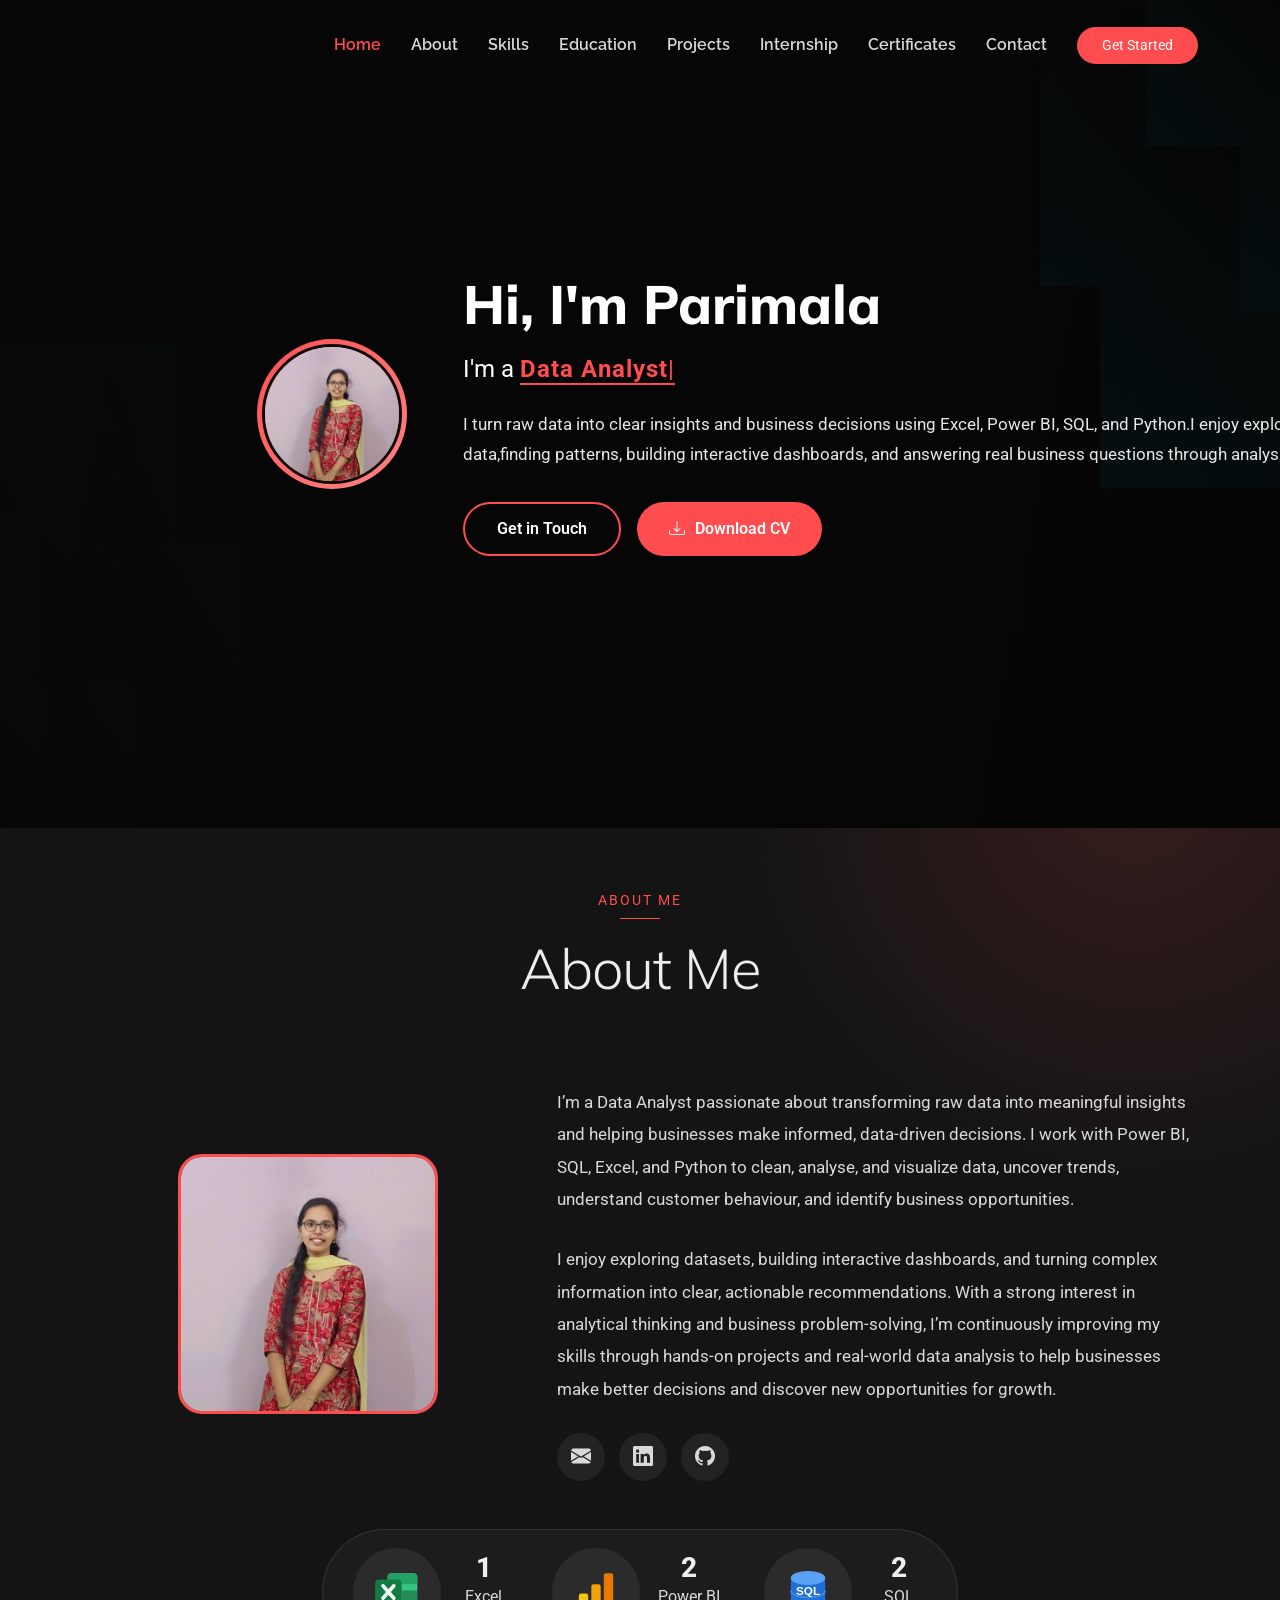
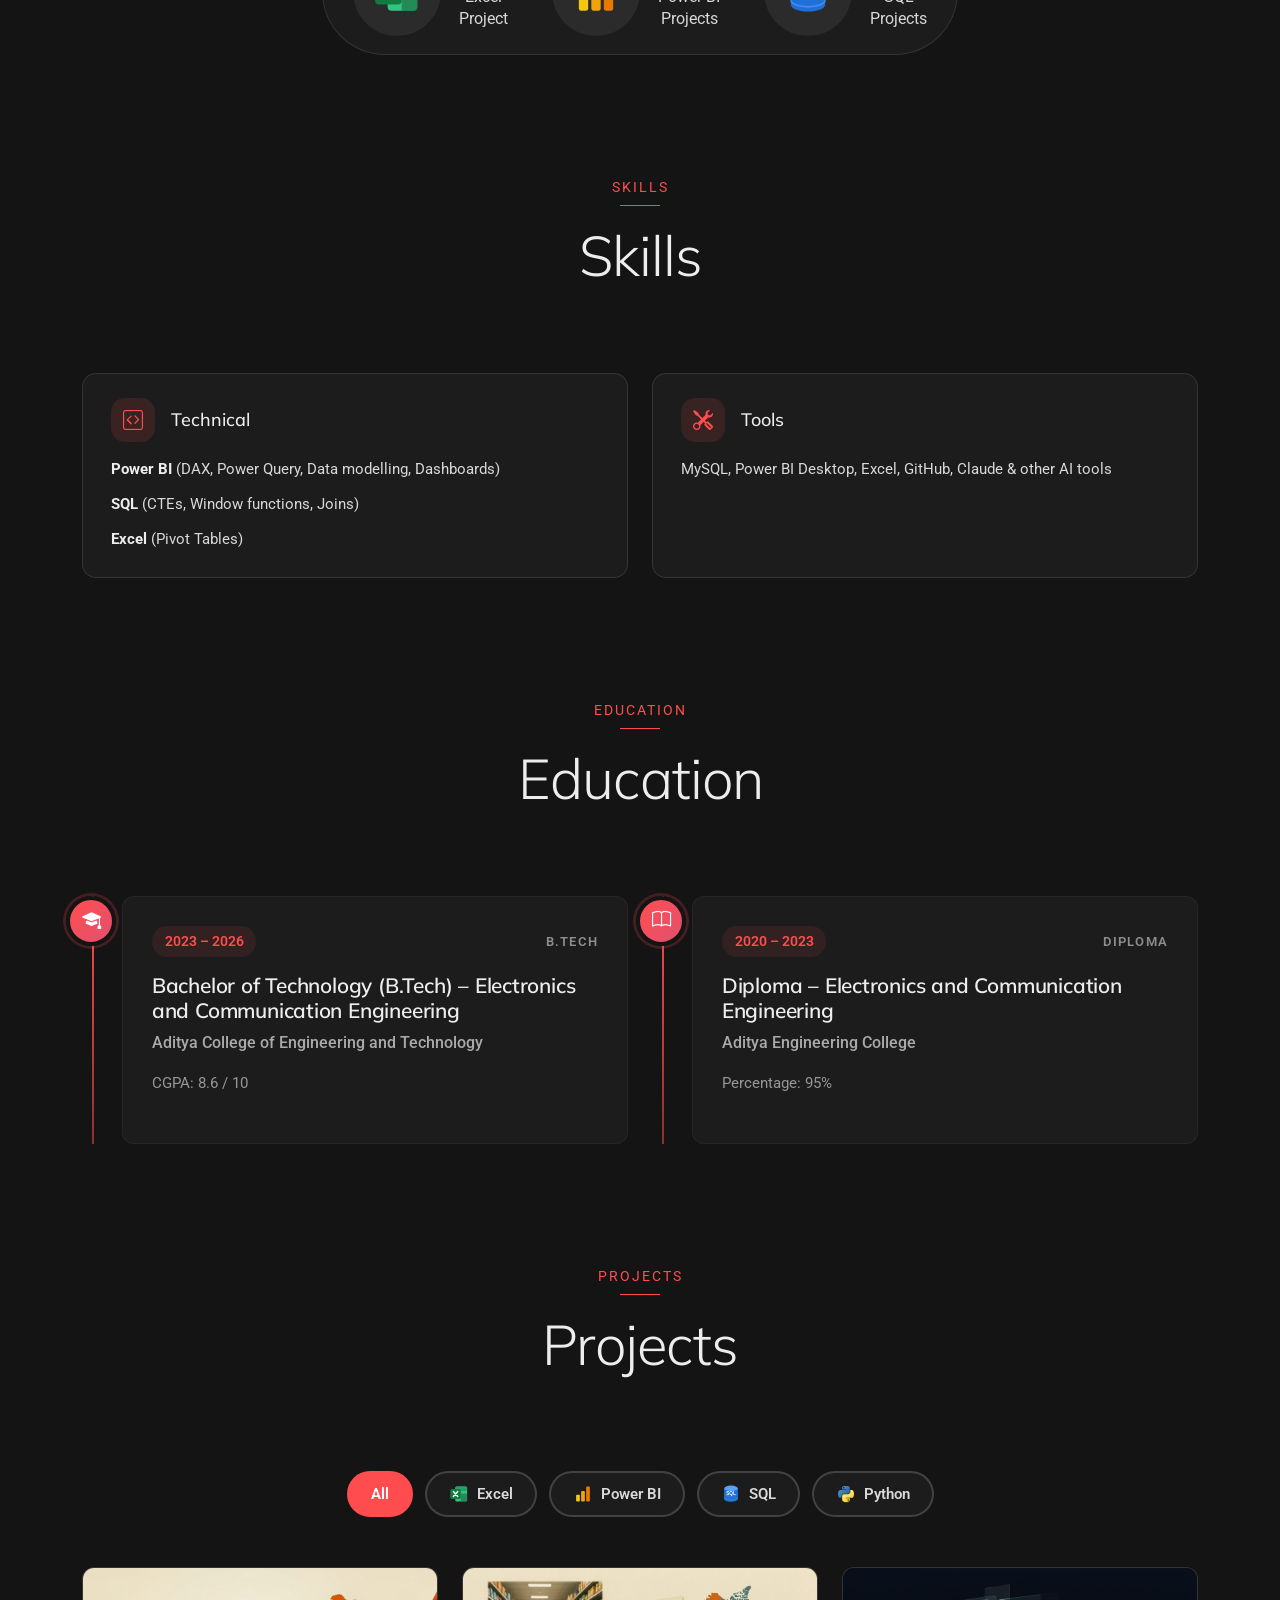
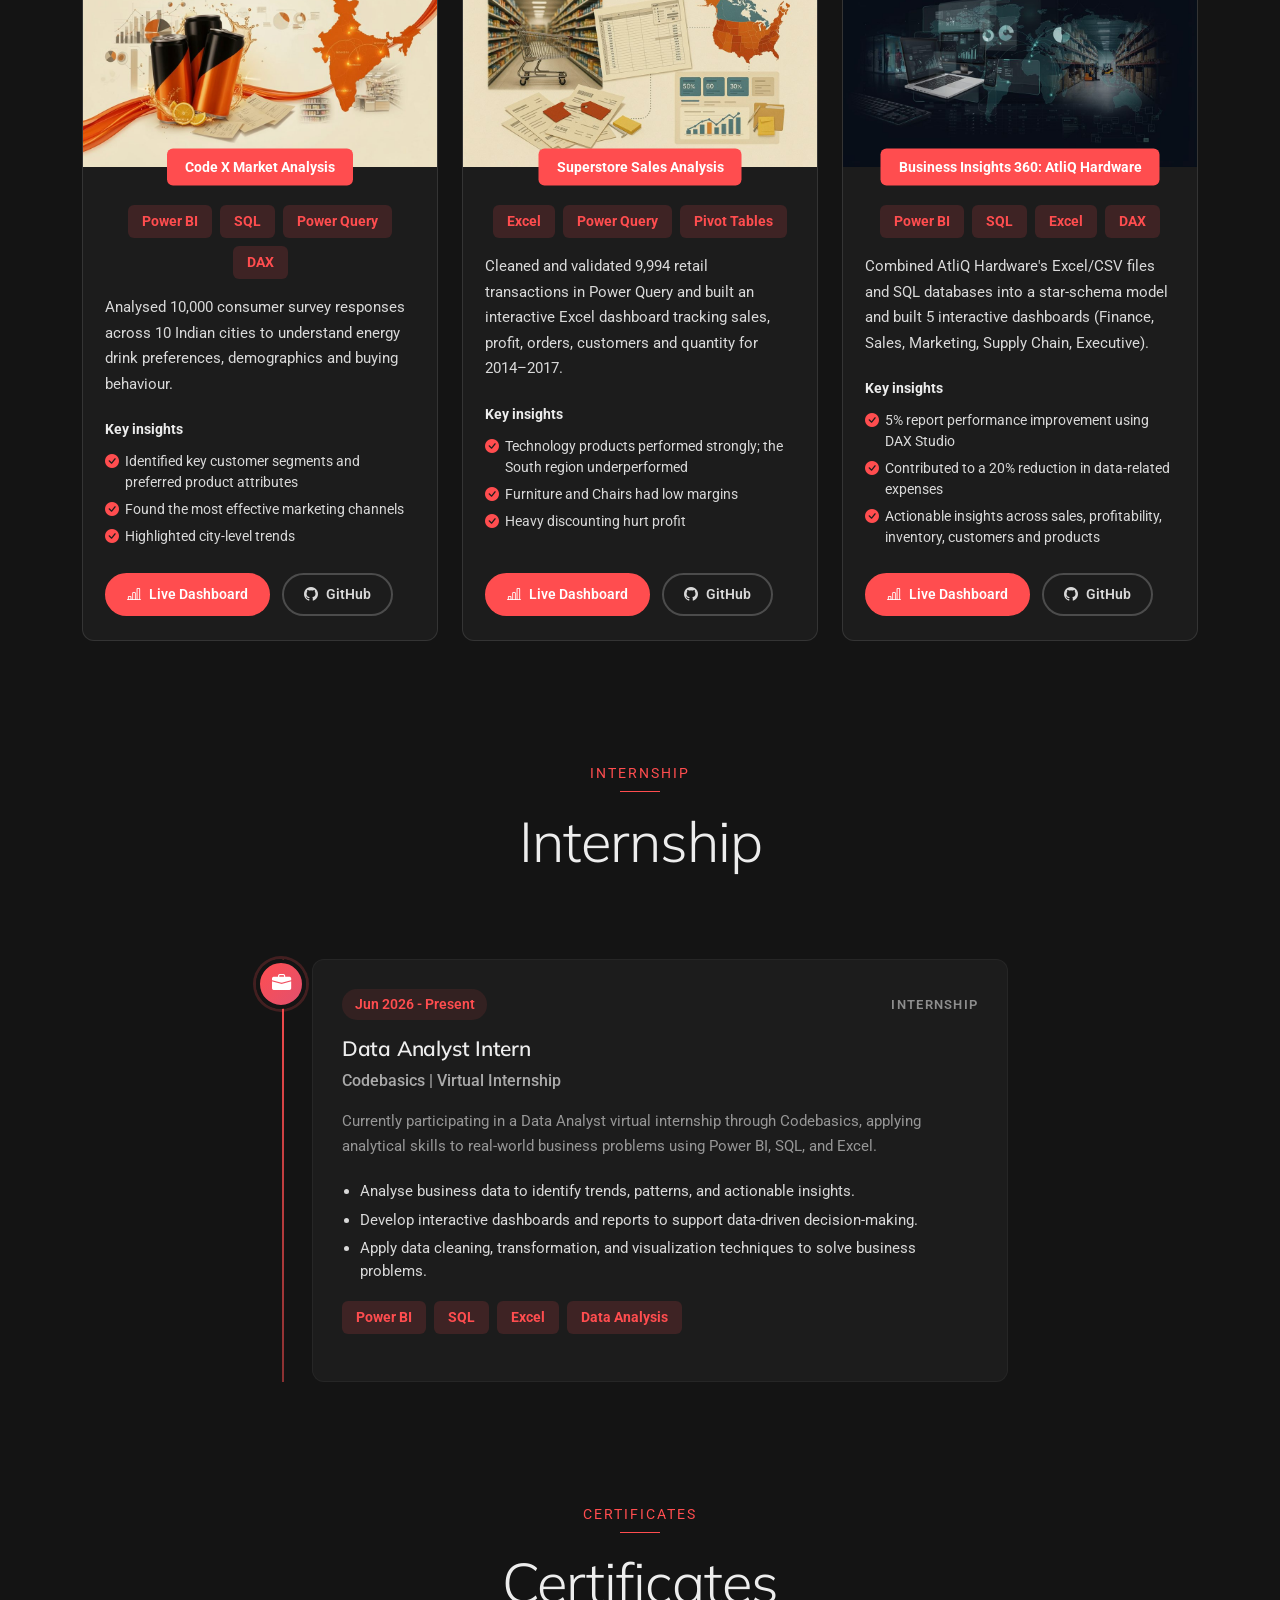
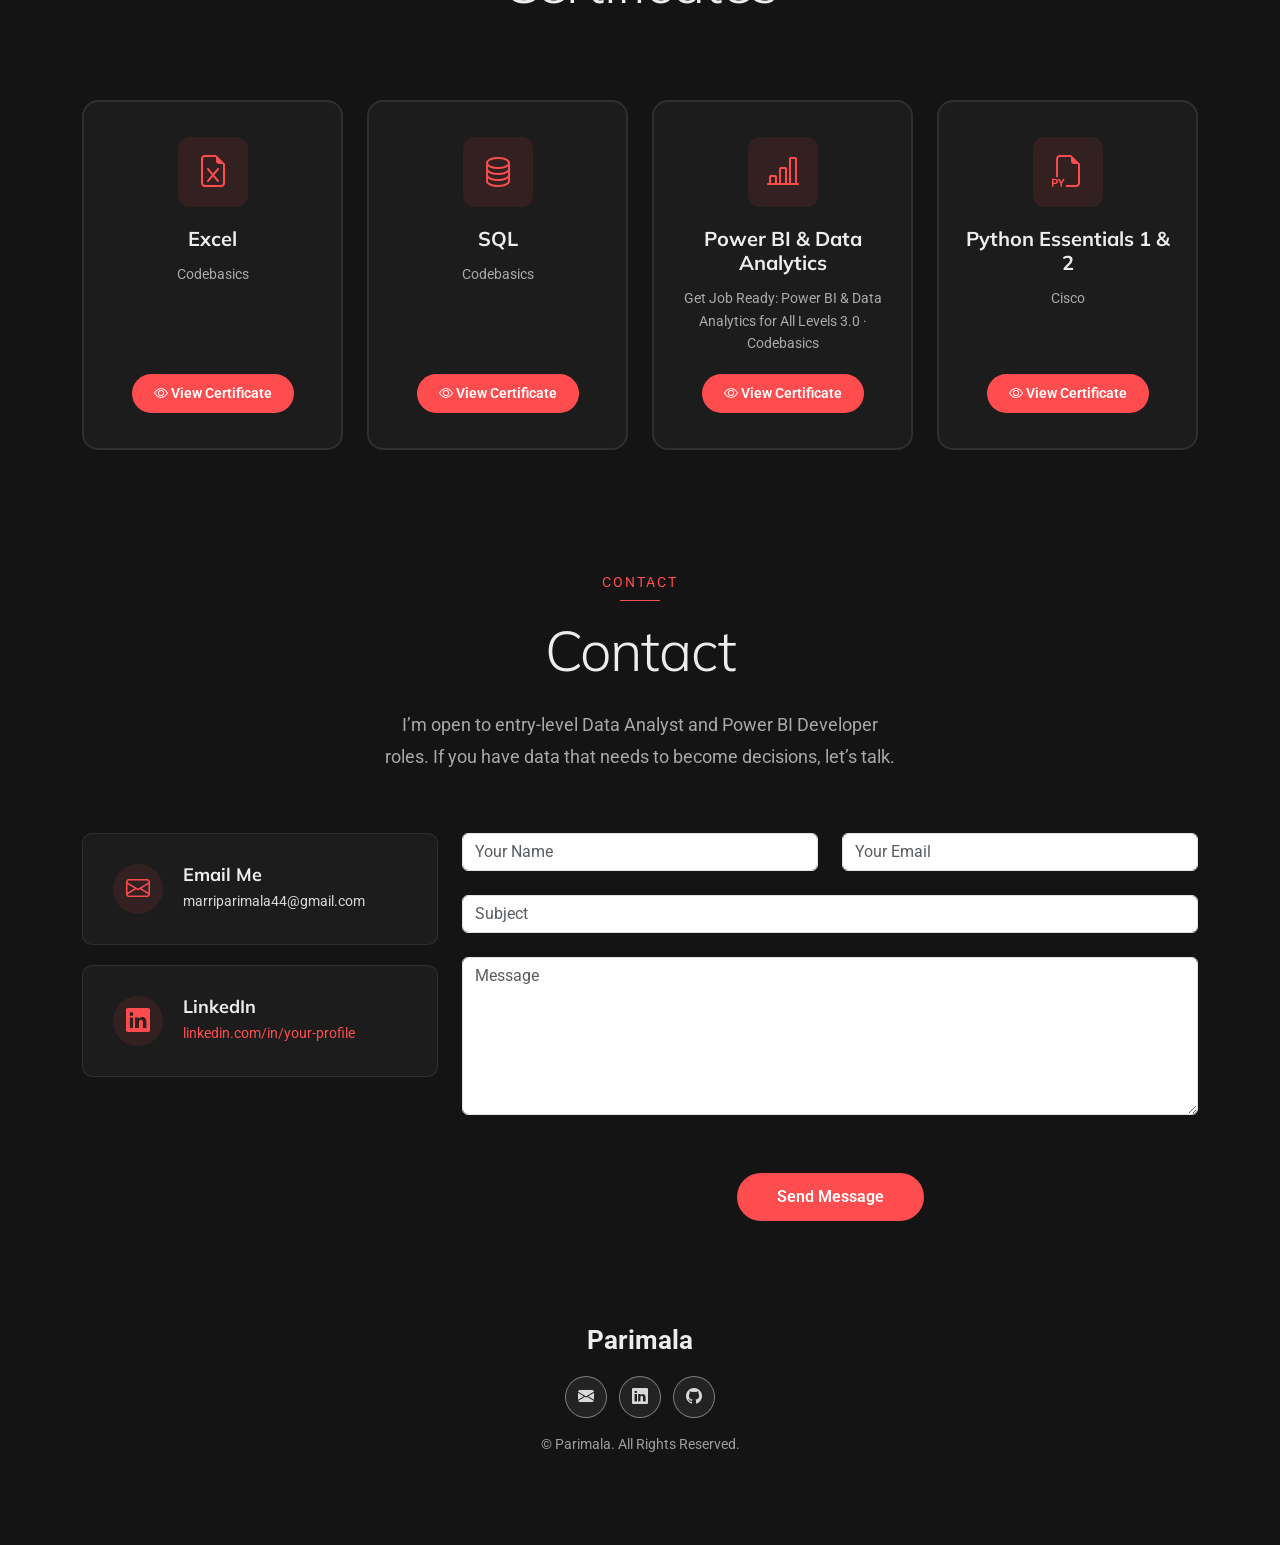
==== index.html @ 1dea9b43 "first commit" ====
<!DOCTYPE html>
<html lang="en">

<head>
  <meta charset="utf-8">
  <meta content="width=device-width, initial-scale=1.0" name="viewport">
  <title>Parimala | Data Analyst</title>
  <meta name="description" content="Parimala - Data Analyst skilled in Power BI, SQL, Excel and Python.">
  <meta name="keywords" content="">

  <!-- Favicons -->
  <link href="assets/img/favicon.png" rel="icon">
  <link href="assets/img/apple-touch-icon.png" rel="apple-touch-icon">

  <!-- Fonts -->
  <link href="https://fonts.googleapis.com" rel="preconnect">
  <link href="https://fonts.gstatic.com" rel="preconnect" crossorigin>
  <link href="https://fonts.googleapis.com/css2?family=Roboto:ital,wght@0,100;0,300;0,400;0,500;0,700;0,900;1,100;1,300;1,400;1,500;1,700;1,900&family=Raleway:ital,wght@0,100;0,200;0,300;0,400;0,500;0,600;0,700;0,800;0,900;1,100;1,200;1,300;1,400;1,500;1,600;1,700;1,800;1,900&family=Mulish:ital,wght@0,200;0,300;0,400;0,500;0,600;0,700;0,800;0,900;1,200;1,300;1,400;1,500;1,600;1,700;1,800;1,900&display=swap" rel="stylesheet">

  <!-- Vendor CSS Files -->
  <link href="assets/vendor/bootstrap/css/bootstrap.min.css" rel="stylesheet">
  <link href="assets/vendor/bootstrap-icons/bootstrap-icons.css" rel="stylesheet">
  <link href="assets/vendor/aos/aos.css" rel="stylesheet">
  <link href="assets/vendor/glightbox/css/glightbox.min.css" rel="stylesheet">
  <link href="assets/vendor/swiper/swiper-bundle.min.css" rel="stylesheet">

  <!-- Main CSS File -->
  <link href="assets/css/main.css" rel="stylesheet">

  <!-- =======================================================
  * Template Name: Craftivo
  * Template URL: https://bootstrapmade.com/craftivo-bootstrap-portfolio-template/
  * Updated: Oct 04 2025 with Bootstrap v5.3.8
  * Author: BootstrapMade.com
  * License: https://bootstrapmade.com/license/
  ======================================================== -->
</head>

<body class="index-page">

  <header id="header" class="header d-flex align-items-center fixed-top">
    <div class="container-fluid container-xl position-relative d-flex align-items-center">

      <a href="index.html" class="logo d-flex align-items-center me-auto">
        <!-- Uncomment the line below if you also wish to use an image logo -->
        <!-- <img src="assets/img/logo.webp" alt=""> -->
        <!-- <h1 class="sitename">Parimala</h1> -->
      </a>

      <nav id="navmenu" class="navmenu">
        <ul>
          <li><a href="#hero" class="active">Home</a></li>
          <li><a href="#about">About</a></li>
          <li><a href="#skills">Skills</a></li>
          <li><a href="#education">Education</a></li>
          <li><a href="#projects">Projects</a></li>
          <li><a href="#internship">Internship</a></li>
          <li><a href="#certificates">Certificates</a></li>
          <li><a href="#contact">Contact</a></li>
        </ul>
        <i class="mobile-nav-toggle d-xl-none bi bi-list"></i>
      </nav>

      <a class="btn-getstarted" href="#contact">Get Started</a>

    </div>
  </header>

  <main class="main">

    <!-- Hero Section -->
    <section id="hero" class="hero section dark-background">

      <img src="assets/img/profile/home-bg.jpg" alt="" class="hero-bg">
      <div class="hero-overlay"></div>

      <div class="container position-relative" data-aos="fade-up" data-aos-delay="100">
        <div class="hero-grid hero-grid-side">
          <div class="hero-photo-col">
            <div class="hero-photo-ring">
              <img src="assets/img/profile/Parimala_pic.jpeg" alt="Parimala" class="hero-photo">
            </div>
          </div>
          <div class="hero-text">
            <h2>Hi, I'm Parimala</h2>
            <p class="hero-role">I'm a <span class="typed" data-typed-items="Data Analyst, Business Analyst, Excel Analyst">Data Analyst</span></p>
            <p class="hero-desc">I turn raw data into clear insights and business decisions using Excel, Power BI, SQL, and Python.I enjoy exploring <br>data,finding patterns, building interactive dashboards, and answering real business questions through analysis.</p>
            <div class="hero-buttons">
              <a href="#contact" class="btn-main">Get in Touch</a>
              <!-- PASTE YOUR GOOGLE DRIVE RESUME LINK in href below (use a direct-download Drive link - see Readme.txt) -->
              <a href="https://drive.google.com/file/d/1xG-NctYDImBgnnvDBRck9MBedPuELcAQ/view?usp=sharing" target="_blank" rel="noopener" class="btn-download"><i class="bi bi-download"></i> Download CV</a>
            </div>
          </div>
        </div>
      </div>

    </section><!-- /Hero Section -->

    <!-- About Section -->
    <section id="about" class="about section">

      <div class="container section-title" data-aos="fade-up">
        <span class="subtitle">About Me</span>
        <h2>About Me</h2>
      </div>

      <div class="container" data-aos="fade-up" data-aos-delay="100">
        <div class="row gy-5 align-items-center">
          <div class="col-lg-5 text-center">
            <img src="assets/img/profile/Parimala_pic.jpeg" class="about-photo about-photo-sm img-fluid" alt="Parimala">
          </div>
          <div class="col-lg-7">
            <p class="about-text">I’m a Data Analyst passionate about transforming raw data into meaningful insights and helping businesses make informed, data-driven decisions. I work with Power BI, SQL, Excel, and Python to clean, analyse, and visualize data, uncover trends, understand customer behaviour, and identify business opportunities.</p>
            <p class="about-text">I enjoy exploring datasets, building interactive dashboards, and turning complex information into clear, actionable recommendations. With a strong interest in analytical thinking and business problem-solving, I’m continuously improving my skills through hands-on projects and real-world data analysis to help businesses make better decisions and discover new opportunities for growth.</p>
            <div class="about-social">
              <a href="mailto:marriparimala44@gmail.com" aria-label="Email"><i class="bi bi-envelope-fill"></i></a>
              <a href="https://www.linkedin.com/in/marri-parimala-862a40256/" target="_blank" rel="noopener" aria-label="LinkedIn"><i class="bi bi-linkedin"></i></a>
              <a href="https://github.com/Parimala1321" target="_blank" rel="noopener" aria-label="GitHub"><i class="bi bi-github"></i></a>
            </div>
          </div>
        </div>
      
        <div class="mt-5 text-center">
          <div class="project-stats" data-aos="fade-up">
          <div class="stat"><span class="stat-icon"><img src="assets/img/icons/excel.svg" alt=""></span><div><span class="count">1</span><span class="pc-label">Excel<br>Project</span></div></div>
          <div class="stat"><span class="stat-icon"><img src="assets/img/icons/powerbi.svg" alt=""></span><div><span class="count">2</span><span class="pc-label">Power BI<br>Projects</span></div></div>
          <div class="stat"><span class="stat-icon"><img src="assets/img/icons/sql.svg" alt=""></span><div><span class="count">2</span><span class="pc-label">SQL<br>Projects</span></div></div>
        </div>
        </div>
      </div>

    </section><!-- /About Section -->

    
    <!-- Skills Section -->
    <section id="skills" class="skills-sec section">

      <div class="container section-title" data-aos="fade-up">
        <span class="subtitle">Skills</span>
        <h2>Skills</h2>
      </div>

      <div class="container">
        <div class="row gy-4">
          <div class="col-lg-6" data-aos="zoom-in" data-aos-delay="100">
            <div class="skill-card">
              <div class="sk-head"><span class="sk-icon"><i class="bi bi-code-square"></i></span><h4>Technical</h4></div>
              <p class="sk-line"><strong>Power BI</strong> (DAX, Power Query, Data modelling, Dashboards)</p>
              <p class="sk-line"><strong>SQL</strong> (CTEs, Window functions, Joins)</p>
              <p class="sk-line"><strong>Excel</strong> (Pivot Tables)</p>
            </div>
          </div>
          <div class="col-lg-6" data-aos="zoom-in" data-aos-delay="200">
            <div class="skill-card">
              <div class="sk-head"><span class="sk-icon"><i class="bi bi-tools"></i></span><h4>Tools</h4></div>
              <p class="sk-line">MySQL, Power BI Desktop, Excel, GitHub, Claude &amp; other AI tools</p>
            </div>
          </div>
        </div>
      </div>

    </section>

   
<!-- Resume Section -->
    <section id="education" class="resume section">

      <div class="container section-title" data-aos="fade-up">
        <span class="subtitle">Education</span>
        <h2>Education</h2>
      </div>

      <div class="container">
        <div class="row gy-5">
          <div class="col-lg-6" data-aos="fade-up" data-aos-delay="150">
            <div class="education-section">
              <div class="education-timeline">
                <div class="timeline-track">
                  <div class="timeline-item">
                    <div class="timeline-marker"><i class="bi bi-mortarboard-fill"></i></div>
                    <div class="timeline-content">
                      <div class="education-meta">
                        <span class="year-range">2023 – 2026</span>
                        <span class="degree-level">B.Tech</span>
                      </div>
                      <h4>Bachelor of Technology (B.Tech) – Electronics and Communication Engineering</h4>
                      <p class="institution">Aditya College of Engineering and Technology</p>
                      <p class="description">CGPA: 8.6 / 10</p>
                    </div>
                  </div>
                </div>
              </div>
            </div>
          </div>
          <div class="col-lg-6" data-aos="fade-up" data-aos-delay="150">
            <div class="education-section">
              <div class="education-timeline">
                <div class="timeline-track">
                  <div class="timeline-item">
                    <div class="timeline-marker"><i class="bi bi-book"></i></div>
                    <div class="timeline-content">
                      <div class="education-meta">
                        <span class="year-range">2020 – 2023</span>
                        <span class="degree-level">Diploma</span>
                      </div>
                      <h4>Diploma – Electronics and Communication Engineering</h4>
                      <p class="institution">Aditya Engineering College</p>
                      <p class="description">Percentage: 95%</p>
                    </div>
                  </div>
                </div>
              </div>
            </div>
          </div>
        </div></div>

    </section><!-- /Resume Section -->



    <!-- Contact Section -->
    <!-- Portfolio Section -->
    <section id="projects" class="portfolio section">

      <div class="container section-title" data-aos="fade-up">
        <span class="subtitle">Projects</span>
        <h2>Projects</h2>
      </div>

      <div class="container">
<div class="pj-filters" data-aos="fade-up"><button type="button" class="pj-filter active" data-filter="all">All</button><button type="button" class="pj-filter" data-filter="excel"><img src=assets/img/icons/excel.svg alt=>Excel</button><button type="button" class="pj-filter" data-filter="powerbi"><img src=assets/img/icons/powerbi.svg alt=>Power BI</button><button type="button" class="pj-filter" data-filter="sql"><img src=assets/img/icons/sql.svg alt=>SQL</button><button type="button" class="pj-filter" data-filter="python"><img src=assets/img/icons/python.svg alt=>Python</button></div>
        <p class="pj-empty" id="pjEmpty">No projects in this category yet.</p>
        <div class="row gy-4 mt-3" id="pjGrid">
          <div class="col-lg-4 col-md-6 pj-item" data-cat="powerbi sql" data-aos="fade-up" data-aos-delay="100">
            <div class="project-card">
              <div class="pj-image">
                <img src="assets/img/projects/codex.jpg" alt="Code X Market Analysis" class="img-fluid">
                <span class="pj-title">Code X Market Analysis</span>
              </div>
              <div class="pj-body">
                <div class="pj-chips"><span class="chip">Power BI</span><span class="chip">SQL</span><span class="chip">Power Query</span><span class="chip">DAX</span></div>
                <p>Analysed 10,000 consumer survey responses across 10 Indian cities to understand energy drink preferences, demographics and buying behaviour.</p>
                <div class="pj-ins-title">Key insights</div><ul class="pj-insights"><li>Identified key customer segments and preferred product attributes</li><li>Found the most effective marketing channels</li><li>Highlighted city-level trends</li></ul>
                <div class="pj-buttons">
                  <!-- PASTE YOUR LIVE DASHBOARD LINK in href below -->
                  <a href="https://app.powerbi.com/view?r=eyJrIjoiNTU5MDUyZjEtMDBlMy00ODk5LTllZjMtNGU4ZDUzN2ZkZDg0IiwidCI6ImM2ZTU0OWIzLTVmNDUtNDAzMi1hYWU5LWQ0MjQ0ZGM1YjJjNCJ9" target="_blank" rel="noopener" class="pj-btn primary"><i class="bi bi-bar-chart-line"></i> Live Dashboard</a>
                  <!-- PASTE YOUR GITHUB REPO LINK in href below -->
                  <a href="https://github.com/Parimala1321/Codex-Market-Analysis" target="_blank" rel="noopener" class="pj-btn"><i class="bi bi-github"></i> GitHub</a>
                </div>
              </div>
            </div>
          </div>
          <div class="col-lg-4 col-md-6 pj-item" data-cat="excel" data-aos="fade-up" data-aos-delay="100">
            <div class="project-card">
              <div class="pj-image">
                <img src="assets/img/projects/superstore.jpg" alt="Superstore Sales Analysis" class="img-fluid">
                <span class="pj-title">Superstore Sales Analysis</span>
              </div>
              <div class="pj-body">
                <div class="pj-chips"><span class="chip">Excel</span><span class="chip">Power Query</span><span class="chip">Pivot Tables</span></div>
                <p>Cleaned and validated 9,994 retail transactions in Power Query and built an interactive Excel dashboard tracking sales, profit, orders, customers and quantity for 2014–2017.</p>
                <div class="pj-ins-title">Key insights</div><ul class="pj-insights"><li>Technology products performed strongly; the South region underperformed</li><li>Furniture and Chairs had low margins</li><li>Heavy discounting hurt profit</li></ul>
                <div class="pj-buttons">
                  <!-- PASTE YOUR LIVE DASHBOARD LINK in href below -->
                  <a href="https://docs.google.com/spreadsheets/d/15-d0XLci2Ar4iClmu7d1ppp49d1l6zZ2/edit?usp=drive_link&ouid=113054527471077711742&rtpof=true&sd=true" target="_blank" rel="noopener" class="pj-btn primary"><i class="bi bi-bar-chart-line"></i> Live Dashboard</a>
                  <!-- PASTE YOUR GITHUB REPO LINK in href below -->
                  <a href="https://github.com/Parimala1321/Excel-Superstore-Sales-Analysis" target="_blank" rel="noopener" class="pj-btn"><i class="bi bi-github"></i> GitHub</a>
                </div>
              </div>
            </div>
          </div>
          <div class="col-lg-4 col-md-6 pj-item" data-cat="powerbi sql" data-aos="fade-up" data-aos-delay="100">
            <div class="project-card">
              <div class="pj-image">
                <img src="assets/img/projects/atliq.jpg" alt="Business Insights 360: AtliQ Hardware" class="img-fluid">
                <span class="pj-title">Business Insights 360: AtliQ Hardware</span>
              </div>
              <div class="pj-body">
                <div class="pj-chips"><span class="chip">Power BI</span><span class="chip">SQL</span><span class="chip">Excel</span><span class="chip">DAX</span></div>
                <p>Combined AtliQ Hardware's Excel/CSV files and SQL databases into a star-schema model and built 5 interactive dashboards (Finance, Sales, Marketing, Supply Chain, Executive).</p>
                <div class="pj-ins-title">Key insights</div><ul class="pj-insights"><li>5% report performance improvement using DAX Studio</li><li>Contributed to a 20% reduction in data-related expenses</li><li>Actionable insights across sales, profitability, inventory, customers and products</li></ul>
                <div class="pj-buttons">
                  <!-- PASTE YOUR LIVE DASHBOARD LINK in href below -->
                  <a href="https://app.powerbi.com/view?r=eyJrIjoiNWI3YzBhYTItNmE3MS00M2I3LWJhZDAtZTZjYzExNzg5MGExIiwidCI6ImM2ZTU0OWIzLTVmNDUtNDAzMi1hYWU5LWQ0MjQ0ZGM1YjJjNCJ9" target="_blank" rel="noopener" class="pj-btn primary"><i class="bi bi-bar-chart-line"></i> Live Dashboard</a>
                  <!-- PASTE YOUR GITHUB REPO LINK in href below -->
                  <a href="https://github.com/Parimala1321/Business-Insights-AtliqHardware" target="_blank" rel="noopener" class="pj-btn"><i class="bi bi-github"></i> GitHub</a>
                </div>
              </div>
            </div>
          </div>
        </div>
      </div>

    </section><!-- /Portfolio Section -->
    <!-- Internship Section -->
    <section id="internship" class="resume section">

      <div class="container section-title" data-aos="fade-up">
        <span class="subtitle">Internship</span>
        <h2>Internship</h2>
      </div>

      <div class="container">
        <div class="row justify-content-center">
          <div class="col-lg-8" data-aos="fade-up" data-aos-delay="150">
            <div class="education-section">
              <div class="education-timeline">
                <div class="timeline-track">
                  <div class="timeline-item">
                    <div class="timeline-marker"><i class="bi bi-briefcase-fill"></i></div>
                    <div class="timeline-content">
                      <div class="education-meta">
                        <span class="year-range">Jun 2026 - Present</span>
                        <span class="degree-level">Internship</span>
                      </div>
                      <h4>Data Analyst Intern</h4>
                      <p class="institution">Codebasics | Virtual Internship</p>
                      <p class="description">Currently participating in a Data Analyst virtual internship through Codebasics, applying analytical skills to real-world business problems using Power BI, SQL, and Excel.</p>
                      <ul class="intern-points">
                        <li>Analyse business data to identify trends, patterns, and actionable insights.</li>
                        <li>Develop interactive dashboards and reports to support data-driven decision-making.</li>
                        <li>Apply data cleaning, transformation, and visualization techniques to solve business problems.</li>
                      </ul>
                      <div class="intern-chips"><span class="chip">Power BI</span><span class="chip">SQL</span><span class="chip">Excel</span><span class="chip">Data Analysis</span></div>
                    </div>
                  </div>
                </div>
              </div>
            </div>
          </div>
        </div>
      </div>

    </section><!-- /Internship Section -->
    <!-- Services Section -->


    <section id="certificates" class="services section">

      <div class="container section-title" data-aos="fade-up">
        <span class="subtitle">Certificates</span>
        <h2>Certificates</h2>
      </div>

      <div class="container">
        <div class="row gy-4">
          <div class="col-lg-3 col-md-6" data-aos="zoom-in" data-aos-delay="100">
            <div class="service-item">
              <div class="icon-wrapper"><i class="bi bi-file-earmark-excel"></i></div>
              <h4>Excel</h4>
              <p>Codebasics</p>
              <button type="button" class="cert-btn" data-bs-toggle="modal" data-bs-target="#certModal" data-cert="assets/certificates/Excel_Certificate.png" data-title="Excel"><i class="bi bi-eye"></i> View Certificate</button>
            </div>
          </div><div class="col-lg-3 col-md-6" data-aos="zoom-in" data-aos-delay="200">
            <div class="service-item">
              <div class="icon-wrapper"><i class="bi bi-database"></i></div>
              <h4>SQL</h4>
              <p>Codebasics</p>
              <button type="button" class="cert-btn" data-bs-toggle="modal" data-bs-target="#certModal" data-cert="assets/certificates/Sql_Certificate.png" data-title="SQL"><i class="bi bi-eye"></i> View Certificate</button>
            </div>
          </div><div class="col-lg-3 col-md-6" data-aos="zoom-in" data-aos-delay="300">
            <div class="service-item">
              <div class="icon-wrapper"><i class="bi bi-bar-chart-line"></i></div>
              <h4>Power BI &amp; Data Analytics</h4>
              <p>Get Job Ready: Power BI &amp; Data Analytics for All Levels 3.0 · Codebasics</p>
              <button type="button" class="cert-btn" data-bs-toggle="modal" data-bs-target="#certModal" data-cert="assets/certificates/Power_Bi_Certificate.png" data-title="Power BI &amp; Data Analytics"><i class="bi bi-eye"></i> View Certificate</button>
            </div>
          </div><div class="col-lg-3 col-md-6" data-aos="zoom-in" data-aos-delay="400">
            <div class="service-item">
              <div class="icon-wrapper"><i class="bi bi-filetype-py"></i></div>
              <h4>Python Essentials 1 &amp; 2</h4>
              <p>Cisco</p>
              <button type="button" class="cert-btn" data-bs-toggle="modal" data-bs-target="#certModal" data-cert="assets/certificates/Python_2.png" data-title="Python Essentials 1 &amp; 2"><i class="bi bi-eye"></i> View Certificate</button>
            </div>
          </div>
        </div>
      </div>

    </section><!-- /Services Section -->

    <section id="contact" class="contact section">

      <!-- Section Title -->
      <div class="container section-title" data-aos="fade-up">
        <span class="subtitle">Contact</span>
        <h2>Contact</h2>
        <p>I’m open to entry-level Data Analyst and Power BI Developer roles. If you have data that needs to become decisions, let’s talk.</p>
      </div><!-- End Section Title -->

      <div class="container">

        <div class="row gy-4">

          <div class="col-lg-4">
            <div class="info-item">
              <div class="icon-wrapper">
                <i class="bi bi-envelope"></i>
              </div>
              <div>
                <h3>Email Me</h3>
                <p>marriparimala44@gmail.com</p>
              </div>
            </div>

            <div class="info-item">
              <div class="icon-wrapper">
                <i class="bi bi-linkedin"></i>
              </div>
              <div>
                <h3>LinkedIn</h3>
                <!-- PASTE YOUR LINKEDIN URL as the link text/href below -->
                <p><a href="https://www.linkedin.com/in/marri-parimala-862a40256/" target="_blank" rel="noopener">linkedin.com/in/your-profile</a></p>
              </div>
            </div>

          </div>

          <div class="col-lg-8">
            <form id="contactForm" action="https://formsubmit.co/marriparimala44@gmail.com" method="POST">
              <div class="row gy-4">

                <div class="col-md-6">
                  <input type="text" name="name" class="form-control" placeholder="Your Name" required="">
                </div>

                <div class="col-md-6">
                  <input type="email" class="form-control" name="email" placeholder="Your Email" required="">
                </div>

                <div class="col-md-12">
                  <input type="text" class="form-control" name="subject" placeholder="Subject" required="">
                </div>

                <div class="col-md-12">
                  <textarea class="form-control" name="message" rows="6" placeholder="Message" required=""></textarea>
                </div>

                <input type="hidden" name="_subject" value="New message from your portfolio site">
                <input type="hidden" name="_template" value="table">
                <input type="hidden" name="_captcha" value="false">
                <div class="col-md-12 text-center">
                  <div id="formStatus" class="form-status"></div>
                  <button type="submit">Send Message</button>
                </div>

              </div>
            </form>
          </div>

        </div>

      </div>

    </section><!-- /Contact Section -->

  </main>

  <footer id="footer" class="footer">
    <div class="container footer-simple text-center">
      <a href="#hero" class="logo"><span class="sitename">Parimala</span></a>
      <div class="social-links d-flex justify-content-center mt-3">
        <a href="mailto:marriparimala44@gmail.com" aria-label="Email"><i class="bi bi-envelope-fill"></i></a>
        <a href="https://www.linkedin.com/in/marri-parimala-862a40256/" target="_blank" rel="noopener" aria-label="LinkedIn"><i class="bi bi-linkedin"></i></a>
        <a href="https://github.com/Parimala1321" target="_blank" rel="noopener" aria-label="GitHub"><i class="bi bi-github"></i></a>
      </div>
      <p class="mt-3 mb-0">&copy; Parimala. All Rights Reserved.</p>
    </div>
  </footer>

  <!-- Certificate viewer -->
  <div class="modal fade" id="certModal" tabindex="-1" aria-hidden="true">
    <div class="modal-dialog modal-lg modal-dialog-centered">
      <div class="modal-content">
        <div class="modal-header">
          <h5 class="modal-title" id="certTitle">Certificate</h5>
          <button type="button" class="btn-close btn-close-white" data-bs-dismiss="modal" aria-label="Close"></button>
        </div>
        <div class="modal-body text-center"><img id="certImg" src="" alt="Certificate" class="img-fluid"></div>
      </div>
    </div>
  </div>

  <!-- Scroll Top -->
  <a href="#" id="scroll-top" class="scroll-top d-flex align-items-center justify-content-center"><i class="bi bi-arrow-up-short"></i></a>

  <!-- Preloader -->
  <div id="preloader"></div>

  <!-- Vendor JS Files -->
  <script src="assets/vendor/bootstrap/js/bootstrap.bundle.min.js"></script>
    <script src="assets/vendor/aos/aos.js"></script>
  <script src="assets/vendor/typed.js/typed.umd.js"></script>
  <script src="assets/vendor/waypoints/noframework.waypoints.js"></script>
  <script src="assets/vendor/glightbox/js/glightbox.min.js"></script>
  <script src="assets/vendor/imagesloaded/imagesloaded.pkgd.min.js"></script>
  <script src="assets/vendor/isotope-layout/isotope.pkgd.min.js"></script>
  <script src="assets/vendor/swiper/swiper-bundle.min.js"></script>

  <!-- Main JS File -->
  <script src="assets/js/main.js"></script>
  <script>
    document.getElementById('certModal').addEventListener('show.bs.modal', function (e) {
      var b = e.relatedTarget;
      document.getElementById('certTitle').textContent = b.dataset.title + ' Certificate';
      document.getElementById('certImg').src = b.dataset.cert;
    });
    document.getElementById('contactForm').addEventListener('submit', function (e) {
      e.preventDefault();
      var f = e.target;
      var status = document.getElementById('formStatus');
      var btn = f.querySelector('button[type="submit"]');
      status.textContent = 'Sending...'; status.className = 'form-status sending';
      btn.disabled = true;
      fetch(f.action, { method: 'POST', body: new FormData(f), headers: { 'Accept': 'application/json' } })
        .then(function (r) { if (!r.ok) throw new Error(); return r; })
        .then(function () {
          status.textContent = 'Thanks! Your message has been sent.';
          status.className = 'form-status sent';
          f.reset(); btn.disabled = false;
        })
        .catch(function () {
          status.textContent = 'Something went wrong. Please email marriparimala44@gmail.com directly.';
          status.className = 'form-status error';
          btn.disabled = false;
        });
    });
    document.querySelectorAll('.pj-filter').forEach(function (b) {
      b.addEventListener('click', function () {
        document.querySelectorAll('.pj-filter').forEach(function (x) { x.classList.remove('active'); });
        b.classList.add('active');
        var f = b.dataset.filter, n = 0;
        document.querySelectorAll('.pj-item').forEach(function (c) {
          var show = f === 'all' || c.dataset.cat.split(' ').indexOf(f) > -1;
          c.style.display = show ? '' : 'none'; if (show) n++;
        });
        document.getElementById('pjEmpty').style.display = n ? 'none' : 'block';
      });
    });
  </script>

</body>

</html>
---- assets/css/main.css ----
/**
* Template Name: Craftivo
* Template URL: https://bootstrapmade.com/craftivo-bootstrap-portfolio-template/
* Updated: Oct 04 2025 with Bootstrap v5.3.8
* Author: BootstrapMade.com
* License: https://bootstrapmade.com/license/
*/

@charset "UTF-8";

/*--------------------------------------------------------------
# Font & Color Variables
# Help: https://bootstrapmade.com/color-system/
--------------------------------------------------------------*/
/* Fonts */
:root {
  --default-font: "Roboto",  system-ui, -apple-system, "Segoe UI", Roboto, "Helvetica Neue", Arial, "Noto Sans", "Liberation Sans", sans-serif, "Apple Color Emoji", "Segoe UI Emoji", "Segoe UI Symbol", "Noto Color Emoji";
  --heading-font: "Mulish",  sans-serif;
  --nav-font: "Raleway",  sans-serif;
}

/* Global Colors - The following color variables are used throughout the website. Updating them here will change the color scheme of the entire website */
:root { 
  --background-color: #141414; /* Background color for the entire website, including individual sections */
  --default-color: #d9d9d9; /* Default color used for the majority of the text content across the entire website */
  --heading-color: #ededed; /* Color for headings, subheadings and title throughout the website */
  --accent-color: #ff4d4f; /* Accent color that represents your brand on the website. It's used for buttons, links, and other elements that need to stand out */
  --surface-color: #1c1c1c; /* The surface color is used as a background of boxed elements within sections, such as cards, icon boxes, or other elements that require a visual separation from the global background. */
  --contrast-color: #ffffff; /* Contrast color for text, ensuring readability against backgrounds of accent, heading, or default colors. */
}

/* Nav Menu Colors - The following color variables are used specifically for the navigation menu. They are separate from the global colors to allow for more customization options */
:root {
  --nav-color: #d9d9d9;  /* The default color of the main navmenu links */
  --nav-hover-color: #ff4d4f; /* Applied to main navmenu links when they are hovered over or active */
  --nav-mobile-background-color: #2e2e2e; /* Used as the background color for mobile navigation menu */
  --nav-dropdown-background-color: #2e2e2e; /* Used as the background color for dropdown items that appear when hovering over primary navigation items */
  --nav-dropdown-color: #d9d9d9; /* Used for navigation links of the dropdown items in the navigation menu. */
  --nav-dropdown-hover-color: #ff4d4f; /* Similar to --nav-hover-color, this color is applied to dropdown navigation links when they are hovered over. */
}

/* Color Presets - These classes override global colors when applied to any section or element, providing reuse of the sam color scheme. */

.light-background {
  --background-color: rgba(41, 41, 41, 0.8);
  --surface-color: #484848;
}

.dark-background {
  --background-color: #060606;
  --default-color: #ffffff;
  --heading-color: #ffffff;
  --surface-color: #252525;
  --contrast-color: #ffffff;
}

/* Smooth scroll */
:root {
  scroll-behavior: smooth;
}

/*--------------------------------------------------------------
# General Styling & Shared Classes
--------------------------------------------------------------*/
body {
  color: var(--default-color);
  background-color: var(--background-color);
  font-family: var(--default-font);
}

a {
  color: var(--accent-color);
  text-decoration: none;
  transition: 0.3s;
}

a:hover {
  color: color-mix(in srgb, var(--accent-color), transparent 25%);
  text-decoration: none;
}

h1,
h2,
h3,
h4,
h5,
h6 {
  color: var(--heading-color);
  font-family: var(--heading-font);
}

/* PHP Email Form Messages
------------------------------*/
.php-email-form .error-message {
  display: none;
  background: #df1529;
  color: #ffffff;
  text-align: left;
  padding: 15px;
  margin-bottom: 24px;
  font-weight: 600;
}

.php-email-form .sent-message {
  display: none;
  color: #ffffff;
  background: #059652;
  text-align: center;
  padding: 15px;
  margin-bottom: 24px;
  font-weight: 600;
}

.php-email-form .loading {
  display: none;
  background: var(--surface-color);
  text-align: center;
  padding: 15px;
  margin-bottom: 24px;
}

.php-email-form .loading:before {
  content: "";
  display: inline-block;
  border-radius: 50%;
  width: 24px;
  height: 24px;
  margin: 0 10px -6px 0;
  border: 3px solid var(--accent-color);
  border-top-color: var(--surface-color);
  animation: php-email-form-loading 1s linear infinite;
}

@keyframes php-email-form-loading {
  0% {
    transform: rotate(0deg);
  }

  100% {
    transform: rotate(360deg);
  }
}

/*--------------------------------------------------------------
# Global Header
--------------------------------------------------------------*/
.header {
  --heading-color: #ffffff;
  color: var(--default-color);
  background-color: var(--background-color);
  padding: 15px 0;
  transition: all 0.5s;
  z-index: 997;
}

.header .logo {
  line-height: 1;
}

.header .logo img {
  max-height: 36px;
  margin-right: 8px;
}

.header .logo h1 {
  font-size: 30px;
  margin: 0;
  font-weight: 400;
  color: var(--heading-color);
}

.header .btn-getstarted,
.header .btn-getstarted:focus {
  color: var(--contrast-color);
  background: var(--accent-color);
  font-size: 14px;
  padding: 8px 25px;
  margin: 0 0 0 30px;
  border-radius: 50px;
  transition: 0.3s;
}

.header .btn-getstarted:hover,
.header .btn-getstarted:focus:hover {
  color: var(--contrast-color);
  background: color-mix(in srgb, var(--accent-color), transparent 15%);
}

@media (max-width: 1200px) {
  .header .logo {
    order: 1;
  }

  .header .btn-getstarted {
    order: 2;
    margin: 0 15px 0 0;
    padding: 6px 15px;
  }

  .header .navmenu {
    order: 3;
  }
}

.scrolled .header {
  box-shadow: 0px 0 18px rgba(0, 0, 0, 0.1);
}

/* Global Header on Scroll
------------------------------*/
.scrolled .header {
  --background-color: rgba(20, 20, 20, 0.8);
}

/* Index Page Header
------------------------------*/
.index-page .header {
  --background-color: rgba(255, 255, 255, 0);
}

/* Index Page Header on Scroll
------------------------------*/
.index-page.scrolled .header {
  --background-color: rgba(20, 20, 20, 0.8);
}

/*--------------------------------------------------------------
# Navigation Menu
--------------------------------------------------------------*/
/* Navmenu - Desktop */
@media (min-width: 1200px) {
  .navmenu {
    padding: 0;
  }

  .navmenu ul {
    margin: 0;
    padding: 0;
    display: flex;
    list-style: none;
    align-items: center;
  }

  .navmenu li {
    position: relative;
  }

  .navmenu a,
  .navmenu a:focus {
    color: var(--nav-color);
    padding: 18px 15px;
    font-size: 16px;
    font-family: var(--nav-font);
    font-weight: 600;
    display: flex;
    align-items: center;
    justify-content: space-between;
    white-space: nowrap;
    transition: 0.3s;
  }

  .navmenu a i,
  .navmenu a:focus i {
    font-size: 12px;
    line-height: 0;
    margin-left: 5px;
    transition: 0.3s;
  }

  .navmenu li:last-child a {
    padding-right: 0;
  }

  .navmenu li:hover>a,
  .navmenu .active,
  .navmenu .active:focus {
    color: var(--nav-hover-color);
  }

  .navmenu .dropdown ul {
    margin: 0;
    padding: 10px 0;
    background: var(--nav-dropdown-background-color);
    display: block;
    position: absolute;
    visibility: hidden;
    left: 14px;
    top: 130%;
    opacity: 0;
    transition: 0.3s;
    border-radius: 4px;
    z-index: 99;
    box-shadow: 0px 0px 30px rgba(0, 0, 0, 0.1);
  }

  .navmenu .dropdown ul li {
    min-width: 200px;
  }

  .navmenu .dropdown ul a {
    padding: 10px 20px;
    font-size: 15px;
    text-transform: none;
    color: var(--nav-dropdown-color);
  }

  .navmenu .dropdown ul a i {
    font-size: 12px;
  }

  .navmenu .dropdown ul a:hover,
  .navmenu .dropdown ul .active:hover,
  .navmenu .dropdown ul li:hover>a {
    color: var(--nav-dropdown-hover-color);
  }

  .navmenu .dropdown:hover>ul {
    opacity: 1;
    top: 100%;
    visibility: visible;
  }

  .navmenu .dropdown .dropdown ul {
    top: 0;
    left: -90%;
    visibility: hidden;
  }

  .navmenu .dropdown .dropdown:hover>ul {
    opacity: 1;
    top: 0;
    left: -100%;
    visibility: visible;
  }
}

/* Navmenu - Mobile */
@media (max-width: 1199px) {
  .mobile-nav-toggle {
    color: var(--nav-color);
    font-size: 28px;
    line-height: 0;
    margin-right: 10px;
    cursor: pointer;
    transition: color 0.3s;
  }

  .navmenu {
    padding: 0;
    z-index: 9997;
  }

  .navmenu ul {
    display: none;
    list-style: none;
    position: absolute;
    inset: 60px 20px 20px 20px;
    padding: 10px 0;
    margin: 0;
    border-radius: 6px;
    background-color: var(--nav-mobile-background-color);
    overflow-y: auto;
    transition: 0.3s;
    z-index: 9998;
    box-shadow: 0px 0px 30px rgba(0, 0, 0, 0.1);
  }

  .navmenu a,
  .navmenu a:focus {
    color: var(--nav-dropdown-color);
    padding: 10px 20px;
    font-family: var(--nav-font);
    font-size: 17px;
    font-weight: 500;
    display: flex;
    align-items: center;
    justify-content: space-between;
    white-space: nowrap;
    transition: 0.3s;
  }

  .navmenu a i,
  .navmenu a:focus i {
    font-size: 12px;
    line-height: 0;
    margin-left: 5px;
    width: 30px;
    height: 30px;
    display: flex;
    align-items: center;
    justify-content: center;
    border-radius: 50%;
    transition: 0.3s;
    background-color: color-mix(in srgb, var(--accent-color), transparent 90%);
  }

  .navmenu a i:hover,
  .navmenu a:focus i:hover {
    background-color: var(--accent-color);
    color: var(--contrast-color);
  }

  .navmenu a:hover,
  .navmenu .active,
  .navmenu .active:focus {
    color: var(--nav-dropdown-hover-color);
  }

  .navmenu .active i,
  .navmenu .active:focus i {
    background-color: var(--accent-color);
    color: var(--contrast-color);
    transform: rotate(180deg);
  }

  .navmenu .dropdown ul {
    position: static;
    display: none;
    z-index: 99;
    padding: 10px 0;
    margin: 10px 20px;
    background-color: var(--nav-dropdown-background-color);
    border: 1px solid color-mix(in srgb, var(--default-color), transparent 90%);
    box-shadow: none;
    transition: all 0.5s ease-in-out;
  }

  .navmenu .dropdown ul ul {
    background-color: rgba(33, 37, 41, 0.1);
  }

  .navmenu .dropdown>.dropdown-active {
    display: block;
    background-color: rgba(33, 37, 41, 0.03);
  }

  .mobile-nav-active {
    overflow: hidden;
  }

  .mobile-nav-active .mobile-nav-toggle {
    color: #fff;
    position: absolute;
    font-size: 32px;
    top: 15px;
    right: 15px;
    margin-right: 0;
    z-index: 9999;
  }

  .mobile-nav-active .navmenu {
    position: fixed;
    overflow: hidden;
    inset: 0;
    background: rgba(33, 37, 41, 0.8);
    transition: 0.3s;
  }

  .mobile-nav-active .navmenu>ul {
    display: block;
  }
}

/*--------------------------------------------------------------
# Global Footer
--------------------------------------------------------------*/
.footer {
  color: var(--default-color);
  background-color: var(--background-color);
  font-size: 14px;
  padding-bottom: 50px;
  position: relative;
}

.footer .footer-top {
  padding-top: 50px;
  border-top: 1px solid color-mix(in srgb, var(--default-color), transparent 90%);
}

.footer .footer-about .logo {
  line-height: 1;
  margin-bottom: 25px;
}

.footer .footer-about .logo img {
  max-height: 40px;
  margin-right: 6px;
}

.footer .footer-about .logo span {
  color: var(--heading-color);
  font-size: 30px;
  font-weight: 700;
  letter-spacing: 1px;
  font-family: var(--heading-font);
}

.footer .footer-about p {
  font-size: 14px;
  font-family: var(--heading-font);
}

.footer .social-links a {
  display: flex;
  align-items: center;
  justify-content: center;
  width: 40px;
  height: 40px;
  border-radius: 50%;
  border: 1px solid color-mix(in srgb, var(--default-color), transparent 50%);
  font-size: 16px;
  color: color-mix(in srgb, var(--default-color), transparent 50%);
  margin-right: 10px;
  transition: 0.3s;
}

.footer .social-links a:hover {
  color: var(--accent-color);
  border-color: var(--accent-color);
}

.footer h4 {
  font-size: 16px;
  font-weight: bold;
  position: relative;
  padding-bottom: 12px;
}

.footer .footer-links {
  margin-bottom: 30px;
}

.footer .footer-links ul {
  list-style: none;
  padding: 0;
  margin: 0;
}

.footer .footer-links ul i {
  padding-right: 2px;
  font-size: 12px;
  line-height: 0;
}

.footer .footer-links ul li {
  padding: 10px 0;
  display: flex;
  align-items: center;
}

.footer .footer-links ul li:first-child {
  padding-top: 0;
}

.footer .footer-links ul a {
  color: color-mix(in srgb, var(--default-color), transparent 20%);
  display: inline-block;
  line-height: 1;
}

.footer .footer-links ul a:hover {
  color: var(--accent-color);
}

.footer .footer-contact p {
  margin-bottom: 5px;
}

.footer .copyright {
  padding-top: 25px;
  padding-bottom: 25px;
  background-color: color-mix(in srgb, var(--default-color), transparent 95%);
}

.footer .copyright p {
  margin-bottom: 0;
}

.footer .credits {
  margin-top: 6px;
  font-size: 13px;
}

/*--------------------------------------------------------------
# Preloader
--------------------------------------------------------------*/
#preloader {
  position: fixed;
  inset: 0;
  z-index: 999999;
  overflow: hidden;
  background: var(--background-color);
  transition: all 0.6s ease-out;
}

#preloader:before {
  content: "";
  position: fixed;
  top: calc(50% - 30px);
  left: calc(50% - 30px);
  border: 6px solid #ffffff;
  border-color: var(--accent-color) transparent var(--accent-color) transparent;
  border-radius: 50%;
  width: 60px;
  height: 60px;
  animation: animate-preloader 1.5s linear infinite;
}

@keyframes animate-preloader {
  0% {
    transform: rotate(0deg);
  }

  100% {
    transform: rotate(360deg);
  }
}

/*--------------------------------------------------------------
# Scroll Top Button
--------------------------------------------------------------*/
.scroll-top {
  position: fixed;
  visibility: hidden;
  opacity: 0;
  right: 15px;
  bottom: 15px;
  z-index: 99999;
  background-color: var(--accent-color);
  width: 40px;
  height: 40px;
  border-radius: 4px;
  transition: all 0.4s;
}

.scroll-top i {
  font-size: 24px;
  color: var(--contrast-color);
  line-height: 0;
}

.scroll-top:hover {
  background-color: color-mix(in srgb, var(--accent-color), transparent 20%);
  color: var(--contrast-color);
}

.scroll-top.active {
  visibility: visible;
  opacity: 1;
}

/*--------------------------------------------------------------
# Disable aos animation delay on mobile devices
--------------------------------------------------------------*/
@media screen and (max-width: 768px) {
  [data-aos-delay] {
    transition-delay: 0 !important;
  }
}

/*--------------------------------------------------------------
# Global Page Titles & Breadcrumbs
--------------------------------------------------------------*/
.page-title {
  color: var(--default-color);
  background-color: var(--background-color);
  padding: 20px 0;
  position: relative;
}

.page-title h1 {
  font-size: 28px;
  font-weight: 700;
  margin: 0;
}

.page-title .breadcrumbs ol {
  display: flex;
  flex-wrap: wrap;
  list-style: none;
  padding: 0 0 10px 0;
  margin: 0;
  font-size: 14px;
  font-weight: 400;
}

.page-title .breadcrumbs ol li+li {
  padding-left: 10px;
}

.page-title .breadcrumbs ol li+li::before {
  content: "/";
  display: inline-block;
  padding-right: 10px;
  color: color-mix(in srgb, var(--default-color), transparent 70%);
}

/*--------------------------------------------------------------
# Global Sections
--------------------------------------------------------------*/
section,
.section {
  color: var(--default-color);
  background-color: var(--background-color);
  padding: 60px 0;
  scroll-margin-top: 90px;
  overflow: clip;
}

@media (max-width: 1199px) {

  section,
  .section {
    scroll-margin-top: 66px;
  }
}

/*--------------------------------------------------------------
# Global Section Titles
--------------------------------------------------------------*/
.section-title {
  text-align: center;
  padding-bottom: 60px;
  position: relative;
}

.section-title h2 {
  font-size: 3.5rem;
  font-weight: 300;
  line-height: 1.2;
  color: var(--heading-color);
  margin-bottom: 1.5rem;
  letter-spacing: -1px;
}

@media (max-width: 768px) {
  .section-title h2 {
    font-size: 2.5rem;
  }
}

.section-title .subtitle {
  display: inline-block;
  font-size: 0.875rem;
  font-weight: 400;
  color: var(--accent-color);
  text-transform: uppercase;
  letter-spacing: 2px;
  margin-bottom: 1.5rem;
  position: relative;
}

.section-title .subtitle::after {
  content: "";
  position: absolute;
  bottom: -8px;
  left: 50%;
  transform: translateX(-50%);
  width: 40px;
  height: 1px;
  background: var(--accent-color);
}

.section-title p {
  font-size: 1.125rem;
  line-height: 1.8;
  color: color-mix(in srgb, var(--default-color), transparent 25%);
  max-width: 900px;
  margin: 0 auto;
  text-wrap: balance;
}

/*--------------------------------------------------------------
# Hero Section
--------------------------------------------------------------*/
.hero {
  padding-top: 80px;
  min-height: 100vh;
  position: relative;
  display: flex;
  align-items: center;
  justify-content: center;
  overflow: hidden;
  padding-bottom: 80px;
}

.hero img {
  position: absolute;
  inset: 0;
  display: block;
  width: 100%;
  height: 100%;
  object-fit: cover;
  z-index: 1;
}

.hero:before {
  content: "";
  background: color-mix(in srgb, var(--background-color), transparent 30%);
  position: absolute;
  inset: 0;
  z-index: 2;
  border-radius: 0;
}

.hero .container {
  position: relative;
  z-index: 3;
}

.hero h2 {
  margin: 0;
  font-size: 48px;
  font-weight: 700;
}

.hero p {
  margin: 10px 0 0 0;
  font-size: 24px;
  color: color-mix(in srgb, var(--default-color), transparent 20%);
}

.hero p span {
  color: var(--accent-color);
  letter-spacing: 1px;
  border-bottom: 2px solid var(--accent-color);
}

.hero .social-links {
  margin-top: 30px;
  display: flex;
  justify-content: center;
  gap: 15px;
}

.hero .social-links a {
  display: flex;
  align-items: center;
  justify-content: center;
  width: 50px;
  height: 50px;
  border-radius: 50%;
  background: color-mix(in srgb, var(--default-color), transparent 92%);
  color: var(--default-color);
  font-size: 20px;
  transition: 0.3s;
}

.hero .social-links a:hover {
  background: var(--accent-color);
  color: var(--contrast-color);
  transform: translateY(-3px);
}

@media (max-width: 768px) {
  .hero h2 {
    font-size: 32px;
  }

  .hero p {
    font-size: 20px;
  }
}

/*--------------------------------------------------------------
# About Section
--------------------------------------------------------------*/
.about {
  overflow: hidden;
  position: relative;
}

.about::before {
  content: "";
  position: absolute;
  top: -50%;
  right: -20%;
  width: 800px;
  height: 800px;
  background: radial-gradient(circle, color-mix(in srgb, var(--accent-color), transparent 85%) 0%, transparent 70%);
  border-radius: 50%;
  z-index: 0;
  pointer-events: none;
}

.about .container {
  position: relative;
  z-index: 1;
}

.about .profile-card {
  background: var(--surface-color);
  border-radius: 24px;
  padding: 40px;
  box-shadow: 0 8px 30px rgba(0, 0, 0, 0.08);
  position: sticky;
  top: 100px;
}

.about .profile-card .profile-header {
  text-align: center;
  padding-bottom: 30px;
  border-bottom: 1px solid color-mix(in srgb, var(--default-color), transparent 90%);
}

.about .profile-card .profile-header .profile-avatar {
  width: 140px;
  height: 140px;
  margin: 0 auto 24px;
  position: relative;
  border-radius: 50%;
  padding: 6px;
  background: linear-gradient(135deg, var(--accent-color), color-mix(in srgb, var(--accent-color), #ff6b9d 50%));
}

.about .profile-card .profile-header .profile-avatar img {
  width: 100%;
  height: 100%;
  object-fit: cover;
  border-radius: 50%;
  border: 4px solid var(--surface-color);
}

.about .profile-card .profile-header .profile-avatar .status-indicator {
  position: absolute;
  bottom: 8px;
  right: 8px;
  width: 24px;
  height: 24px;
  background: #10b981;
  border: 4px solid var(--surface-color);
  border-radius: 50%;
  animation: pulse 2s infinite;
}

.about .profile-card .profile-header h3 {
  font-size: 24px;
  font-weight: 700;
  margin-bottom: 8px;
  color: var(--heading-color);
}

.about .profile-card .profile-header .role {
  display: inline-block;
  font-size: 15px;
  color: var(--accent-color);
  font-weight: 500;
  margin-bottom: 16px;
}

.about .profile-card .profile-header .rating {
  display: flex;
  align-items: center;
  justify-content: center;
  gap: 4px;
  margin-top: 12px;
}

.about .profile-card .profile-header .rating i {
  color: #fbbf24;
  font-size: 16px;
}

.about .profile-card .profile-header .rating span {
  margin-left: 8px;
  font-weight: 600;
  color: var(--default-color);
  font-size: 15px;
}

.about .profile-card .profile-stats {
  display: grid;
  grid-template-columns: repeat(3, 1fr);
  gap: 20px;
  padding: 30px 0;
  border-bottom: 1px solid color-mix(in srgb, var(--default-color), transparent 90%);
}

.about .profile-card .profile-stats .stat-item {
  text-align: center;
}

.about .profile-card .profile-stats .stat-item h4 {
  font-size: 28px;
  font-weight: 700;
  color: var(--accent-color);
  margin-bottom: 6px;
}

.about .profile-card .profile-stats .stat-item p {
  font-size: 13px;
  color: color-mix(in srgb, var(--default-color), transparent 30%);
  text-transform: uppercase;
  letter-spacing: 0.5px;
  margin: 0;
}

.about .profile-card .profile-actions {
  display: flex;
  flex-direction: column;
  gap: 12px;
  padding: 30px 0;
  border-bottom: 1px solid color-mix(in srgb, var(--default-color), transparent 90%);
}

.about .profile-card .profile-actions a {
  display: flex;
  align-items: center;
  justify-content: center;
  gap: 10px;
  padding: 14px 24px;
  border-radius: 12px;
  font-weight: 600;
  font-size: 15px;
  text-decoration: none;
  transition: all 0.3s ease;
}

.about .profile-card .profile-actions a.btn-primary {
  background: var(--accent-color);
  color: var(--contrast-color);
}

.about .profile-card .profile-actions a.btn-primary:hover {
  background: color-mix(in srgb, var(--accent-color), #000 15%);
  transform: translateY(-2px);
  box-shadow: 0 6px 20px rgba(0, 0, 0, 0.15);
}

.about .profile-card .profile-actions a.btn-secondary {
  background: color-mix(in srgb, var(--accent-color), transparent 90%);
  color: var(--accent-color);
}

.about .profile-card .profile-actions a.btn-secondary:hover {
  background: color-mix(in srgb, var(--accent-color), transparent 85%);
}

.about .profile-card .profile-actions a i {
  font-size: 18px;
}

.about .profile-card .social-connect {
  display: flex;
  justify-content: center;
  gap: 12px;
  padding-top: 30px;
}

.about .profile-card .social-connect a {
  width: 44px;
  height: 44px;
  display: flex;
  align-items: center;
  justify-content: center;
  background: color-mix(in srgb, var(--default-color), transparent 94%);
  border-radius: 12px;
  color: var(--default-color);
  font-size: 18px;
  transition: all 0.3s ease;
}

.about .profile-card .social-connect a:hover {
  background: var(--accent-color);
  color: var(--contrast-color);
  transform: translateY(-3px);
}

.about .content-wrapper .bio-section {
  margin-bottom: 50px;
}

.about .content-wrapper .bio-section .section-tag {
  display: inline-block;
  padding: 6px 16px;
  background: color-mix(in srgb, var(--accent-color), transparent 90%);
  color: var(--accent-color);
  border-radius: 20px;
  font-size: 13px;
  font-weight: 600;
  text-transform: uppercase;
  letter-spacing: 0.5px;
  margin-bottom: 16px;
}

.about .content-wrapper .bio-section h2 {
  font-size: 36px;
  font-weight: 700;
  color: var(--heading-color);
  margin-bottom: 24px;
  line-height: 1.2;
}

.about .content-wrapper .bio-section p {
  font-size: 16px;
  line-height: 1.8;
  color: var(--default-color);
  margin-bottom: 16px;
}

.about .content-wrapper .bio-section p:last-child {
  margin-bottom: 0;
}

.about .content-wrapper .details-grid {
  display: grid;
  grid-template-columns: repeat(2, 1fr);
  gap: 24px;
  margin-bottom: 50px;
}

.about .content-wrapper .details-grid .detail-item {
  display: flex;
  align-items: center;
  gap: 16px;
  padding: 24px;
  background: var(--surface-color);
  border-radius: 16px;
  border: 1px solid color-mix(in srgb, var(--default-color), transparent 92%);
  transition: all 0.3s ease;
}

.about .content-wrapper .details-grid .detail-item:hover {
  border-color: var(--accent-color);
  transform: translateY(-3px);
  box-shadow: 0 8px 24px rgba(0, 0, 0, 0.08);
}

.about .content-wrapper .details-grid .detail-item i {
  font-size: 28px;
  color: var(--accent-color);
  flex-shrink: 0;
}

.about .content-wrapper .details-grid .detail-item .detail-content span {
  display: block;
  font-size: 13px;
  color: color-mix(in srgb, var(--default-color), transparent 40%);
  text-transform: uppercase;
  letter-spacing: 0.5px;
  margin-bottom: 4px;
}

.about .content-wrapper .details-grid .detail-item .detail-content strong {
  display: block;
  font-size: 16px;
  color: var(--heading-color);
  font-weight: 600;
}

.about .content-wrapper .skills-showcase .section-tag {
  display: inline-block;
  padding: 6px 16px;
  background: color-mix(in srgb, var(--accent-color), transparent 90%);
  color: var(--accent-color);
  border-radius: 20px;
  font-size: 13px;
  font-weight: 600;
  text-transform: uppercase;
  letter-spacing: 0.5px;
  margin-bottom: 16px;
}

.about .content-wrapper .skills-showcase h3 {
  font-size: 28px;
  font-weight: 700;
  color: var(--heading-color);
  margin-bottom: 32px;
}

.about .content-wrapper .skills-showcase .skills-list .skill-item {
  margin-bottom: 28px;
}

.about .content-wrapper .skills-showcase .skills-list .skill-item .skill-info {
  display: flex;
  justify-content: space-between;
  align-items: center;
  margin-bottom: 10px;
}

.about .content-wrapper .skills-showcase .skills-list .skill-item .skill-info .skill-name {
  font-size: 15px;
  font-weight: 600;
  color: var(--heading-color);
}

.about .content-wrapper .skills-showcase .skills-list .skill-item .skill-info .skill-percent {
  font-size: 15px;
  font-weight: 700;
  color: var(--accent-color);
}

.about .content-wrapper .skills-showcase .skills-list .skill-item .progress {
  height: 10px;
  border-radius: 10px;
  background: color-mix(in srgb, var(--default-color), transparent 94%);
  overflow: hidden;
}

.about .content-wrapper .skills-showcase .skills-list .skill-item .progress .progress-bar {
  width: 0;
  height: 100%;
  background: linear-gradient(90deg, var(--accent-color), color-mix(in srgb, var(--accent-color), #ff6b9d 50%));
  border-radius: 10px;
  transition: width 1.5s cubic-bezier(0.65, 0, 0.35, 1);
  position: relative;
}

.about .content-wrapper .skills-showcase .skills-list .skill-item .progress .progress-bar::after {
  content: "";
  position: absolute;
  top: 0;
  left: 0;
  right: 0;
  bottom: 0;
  background: linear-gradient(90deg, transparent, rgba(255, 255, 255, 0.4), transparent);
  animation: shimmer 2s infinite;
}

@keyframes pulse {

  0%,
  100% {
    opacity: 1;
  }

  50% {
    opacity: 0.6;
  }
}

@keyframes shimmer {
  0% {
    transform: translateX(-100%);
  }

  100% {
    transform: translateX(100%);
  }
}

@media (max-width: 992px) {
  .about .profile-card {
    position: static;
    margin-bottom: 40px;
  }

  .about .content-wrapper .bio-section h2 {
    font-size: 30px;
  }

  .about .content-wrapper .details-grid {
    grid-template-columns: 1fr;
  }

  .about .content-wrapper .skills-showcase h3 {
    font-size: 24px;
  }
}

@media (max-width: 576px) {
  .about .profile-card {
    padding: 30px 20px;
  }

  .about .profile-card .profile-header .profile-avatar {
    width: 120px;
    height: 120px;
  }

  .about .profile-card .profile-stats {
    grid-template-columns: repeat(3, 1fr);
    gap: 16px;
  }

  .about .profile-card .profile-stats .stat-item h4 {
    font-size: 24px;
  }

  .about .content-wrapper .bio-section h2 {
    font-size: 26px;
  }

  .about .content-wrapper .details-grid .detail-item {
    padding: 18px;
  }

  .about .content-wrapper .details-grid .detail-item i {
    font-size: 24px;
  }
}

/*--------------------------------------------------------------
# Resume Section
--------------------------------------------------------------*/
.resume .section-header {
  margin-bottom: 2.5rem;
}

.resume .section-header .header-content .section-badge {
  display: inline-block;
  background: linear-gradient(135deg, var(--accent-color), color-mix(in srgb, var(--accent-color), #6c5ce7 20%));
  color: var(--contrast-color);
  padding: 0.5rem 1.2rem;
  border-radius: 25px;
  font-size: 0.85rem;
  font-weight: 600;
  text-transform: uppercase;
  letter-spacing: 0.1em;
  margin-bottom: 1rem;
}

.resume .section-header .header-content h2 {
  font-size: 2.2rem;
  font-weight: 700;
  color: var(--heading-color);
  margin-bottom: 1rem;
  line-height: 1.2;
  letter-spacing: -0.02em;
}

.resume .section-header .header-content p {
  font-size: 1rem;
  line-height: 1.7;
  color: color-mix(in srgb, var(--default-color), transparent 35%);
  margin: 0;
}

.resume .experience-section .experience-cards {
  display: flex;
  flex-direction: column;
  gap: 1.5rem;
}

.resume .experience-section .experience-cards .exp-card {
  background: var(--surface-color);
  border-radius: 16px;
  padding: 2rem;
  border: 2px solid color-mix(in srgb, var(--default-color), transparent 95%);
  transition: all 0.3s ease;
  position: relative;
  overflow: hidden;
}

.resume .experience-section .experience-cards .exp-card::before {
  content: "";
  position: absolute;
  top: 0;
  left: 0;
  right: 0;
  height: 4px;
  background: linear-gradient(90deg, transparent, var(--accent-color), transparent);
  transform: translateX(-100%);
  transition: transform 0.3s ease;
}

.resume .experience-section .experience-cards .exp-card:hover {
  transform: translateY(-5px);
  border-color: color-mix(in srgb, var(--accent-color), transparent 80%);
  box-shadow: 0 15px 45px color-mix(in srgb, var(--default-color), transparent 85%);
}

.resume .experience-section .experience-cards .exp-card:hover::before {
  transform: translateX(0);
}

.resume .experience-section .experience-cards .exp-card.featured {
  border-color: color-mix(in srgb, var(--accent-color), transparent 70%);
  background: linear-gradient(135deg, var(--surface-color), color-mix(in srgb, var(--accent-color), transparent 95%));
}

.resume .experience-section .experience-cards .exp-card.featured::before {
  background: linear-gradient(90deg, var(--accent-color), color-mix(in srgb, var(--accent-color), #6c5ce7 20%), var(--accent-color));
}

.resume .experience-section .experience-cards .exp-card .card-header {
  display: flex;
  justify-content: space-between;
  align-items: center;
  margin-bottom: 1.5rem;
}

.resume .experience-section .experience-cards .exp-card .card-header .company-logo {
  width: 50px;
  height: 50px;
  background: linear-gradient(135deg, var(--accent-color), color-mix(in srgb, var(--accent-color), #6c5ce7 20%));
  border-radius: 12px;
  display: flex;
  align-items: center;
  justify-content: center;
}

.resume .experience-section .experience-cards .exp-card .card-header .company-logo i {
  font-size: 1.3rem;
  color: var(--contrast-color);
}

.resume .experience-section .experience-cards .exp-card .card-header .period-badge {
  background: color-mix(in srgb, var(--accent-color), transparent 85%);
  color: var(--accent-color);
  padding: 0.4rem 1rem;
  border-radius: 20px;
  font-size: 0.8rem;
  font-weight: 600;
  text-transform: uppercase;
  letter-spacing: 0.05em;
}

.resume .experience-section .experience-cards .exp-card .card-body h3 {
  font-size: 1.4rem;
  font-weight: 600;
  color: var(--heading-color);
  margin-bottom: 0.5rem;
  letter-spacing: -0.01em;
}

.resume .experience-section .experience-cards .exp-card .card-body .company-name {
  font-size: 1rem;
  color: color-mix(in srgb, var(--default-color), transparent 25%);
  font-weight: 500;
  margin-bottom: 0.3rem;
}

.resume .experience-section .experience-cards .exp-card .card-body .duration {
  display: inline-block;
  font-size: 0.9rem;
  color: var(--accent-color);
  font-weight: 600;
  background: color-mix(in srgb, var(--accent-color), transparent 90%);
  padding: 0.2rem 0.8rem;
  border-radius: 12px;
  margin-bottom: 1rem;
}

.resume .experience-section .experience-cards .exp-card .card-body .description {
  font-size: 0.95rem;
  line-height: 1.6;
  color: color-mix(in srgb, var(--default-color), transparent 35%);
  margin-bottom: 1.5rem;
}

.resume .experience-section .experience-cards .exp-card .card-body .skills-tags {
  display: flex;
  flex-wrap: wrap;
  gap: 0.5rem;
}

.resume .experience-section .experience-cards .exp-card .card-body .skills-tags .skill-tag {
  background: color-mix(in srgb, var(--accent-color), transparent 92%);
  color: var(--accent-color);
  padding: 0.3rem 0.8rem;
  border-radius: 15px;
  font-size: 0.8rem;
  font-weight: 500;
  border: 1px solid color-mix(in srgb, var(--accent-color), transparent 85%);
}

.resume .education-section .education-timeline .timeline-track {
  position: relative;
  padding-left: 2.5rem;
}

.resume .education-section .education-timeline .timeline-track::before {
  content: "";
  position: absolute;
  left: 10px;
  top: 0;
  bottom: 0;
  width: 2px;
  background: linear-gradient(180deg, var(--accent-color), color-mix(in srgb, var(--accent-color), transparent 50%));
}

.resume .education-section .education-timeline .timeline-track .timeline-item {
  position: relative;
  margin-bottom: 3rem;
}

.resume .education-section .education-timeline .timeline-track .timeline-item:last-child {
  margin-bottom: 0;
}

.resume .education-section .education-timeline .timeline-track .timeline-item .timeline-marker {
  position: absolute;
  left: -3.5rem;
  top: 0;
  width: 50px;
  height: 50px;
  background: linear-gradient(135deg, var(--accent-color), color-mix(in srgb, var(--accent-color), #6c5ce7 20%));
  border-radius: 50%;
  display: flex;
  align-items: center;
  justify-content: center;
  border: 4px solid var(--background-color);
  box-shadow: 0 0 0 3px color-mix(in srgb, var(--accent-color), transparent 80%);
}

.resume .education-section .education-timeline .timeline-track .timeline-item .timeline-marker i {
  font-size: 1.2rem;
  color: var(--contrast-color);
}

.resume .education-section .education-timeline .timeline-track .timeline-item .timeline-content {
  background: var(--surface-color);
  padding: 1.8rem;
  border-radius: 12px;
  border: 1px solid color-mix(in srgb, var(--default-color), transparent 95%);
  transition: all 0.3s ease;
}

.resume .education-section .education-timeline .timeline-track .timeline-item .timeline-content:hover {
  transform: translateX(5px);
  border-color: color-mix(in srgb, var(--accent-color), transparent 80%);
  box-shadow: 0 10px 30px color-mix(in srgb, var(--default-color), transparent 90%);
}

.resume .education-section .education-timeline .timeline-track .timeline-item .timeline-content .education-meta {
  display: flex;
  justify-content: space-between;
  align-items: center;
  margin-bottom: 1rem;
}

.resume .education-section .education-timeline .timeline-track .timeline-item .timeline-content .education-meta .year-range {
  font-size: 0.9rem;
  color: var(--accent-color);
  font-weight: 600;
  background: color-mix(in srgb, var(--accent-color), transparent 90%);
  padding: 0.3rem 0.8rem;
  border-radius: 15px;
}

.resume .education-section .education-timeline .timeline-track .timeline-item .timeline-content .education-meta .degree-level {
  font-size: 0.8rem;
  color: color-mix(in srgb, var(--default-color), transparent 40%);
  text-transform: uppercase;
  font-weight: 600;
  letter-spacing: 0.1em;
}

.resume .education-section .education-timeline .timeline-track .timeline-item .timeline-content h4 {
  font-size: 1.3rem;
  font-weight: 600;
  color: var(--heading-color);
  margin-bottom: 0.5rem;
  letter-spacing: -0.01em;
}

.resume .education-section .education-timeline .timeline-track .timeline-item .timeline-content .institution {
  font-size: 1rem;
  color: color-mix(in srgb, var(--default-color), transparent 25%);
  font-weight: 500;
  margin-bottom: 1rem;
}

.resume .education-section .education-timeline .timeline-track .timeline-item .timeline-content .description {
  font-size: 0.95rem;
  line-height: 1.6;
  color: color-mix(in srgb, var(--default-color), transparent 35%);
  margin-bottom: 1.2rem;
}

.resume .education-section .education-timeline .timeline-track .timeline-item .timeline-content .achievement {
  display: flex;
  align-items: center;
  gap: 0.5rem;
  background: color-mix(in srgb, var(--accent-color), transparent 92%);
  padding: 0.6rem 1rem;
  border-radius: 8px;
  border-left: 3px solid var(--accent-color);
}

.resume .education-section .education-timeline .timeline-track .timeline-item .timeline-content .achievement i {
  color: var(--accent-color);
  font-size: 1rem;
}

.resume .education-section .education-timeline .timeline-track .timeline-item .timeline-content .achievement span {
  font-size: 0.9rem;
  font-weight: 600;
  color: var(--accent-color);
}

.resume .education-section .education-timeline .timeline-track .timeline-item .timeline-content .certifications-list .cert-item {
  display: flex;
  justify-content: space-between;
  align-items: center;
  padding: 0.8rem 0;
  border-bottom: 1px solid color-mix(in srgb, var(--default-color), transparent 95%);
}

.resume .education-section .education-timeline .timeline-track .timeline-item .timeline-content .certifications-list .cert-item:last-child {
  border-bottom: none;
}

.resume .education-section .education-timeline .timeline-track .timeline-item .timeline-content .certifications-list .cert-item .cert-name {
  font-size: 0.9rem;
  color: var(--heading-color);
  font-weight: 500;
}

.resume .education-section .education-timeline .timeline-track .timeline-item .timeline-content .certifications-list .cert-item .cert-year {
  font-size: 0.8rem;
  color: var(--accent-color);
  font-weight: 600;
  background: color-mix(in srgb, var(--accent-color), transparent 90%);
  padding: 0.2rem 0.6rem;
  border-radius: 10px;
}

@media (max-width: 992px) {
  .resume .section-header {
    margin-bottom: 2rem;
  }

  .resume .section-header .header-content h2 {
    font-size: 2rem;
  }

  .resume .experience-section {
    margin-bottom: 3rem;
  }

  .resume .education-timeline .timeline-track .timeline-item .timeline-marker {
    width: 45px;
    height: 45px;
  }
}

@media (max-width: 768px) {
  .resume .section-header .header-content {
    text-align: center;
  }

  .resume .section-header .header-content h2 {
    font-size: 1.8rem;
  }

  .resume .experience-section .experience-cards .exp-card {
    padding: 1.5rem;
  }

  .resume .experience-section .experience-cards .exp-card .card-header .company-logo {
    width: 45px;
    height: 45px;
  }

  .resume .experience-section .experience-cards .exp-card .card-header .company-logo i {
    font-size: 1.2rem;
  }

  .resume .education-section .education-timeline .timeline-track {
    padding-left: 2rem;
  }

  .resume .education-section .education-timeline .timeline-track::before {
    left: 20px;
  }

  .resume .education-section .education-timeline .timeline-track .timeline-item .timeline-marker {
    left: -2.3rem;
    width: 40px;
    height: 40px;
  }

  .resume .education-section .education-timeline .timeline-track .timeline-item .timeline-marker i {
    font-size: 1rem;
  }

  .resume .education-section .education-timeline .timeline-track .timeline-item .timeline-content {
    padding: 1.5rem;
  }
}

@media (max-width: 576px) {
  .resume .section-header .header-content .section-badge {
    font-size: 0.8rem;
    padding: 0.4rem 1rem;
  }

  .resume .section-header .header-content h2 {
    font-size: 1.6rem;
  }

  .resume .experience-section .experience-cards .exp-card {
    padding: 1.2rem;
  }

  .resume .experience-section .experience-cards .exp-card .card-header {
    flex-direction: column;
    gap: 1rem;
    text-align: center;
  }

  .resume .education-section .education-timeline .timeline-track .timeline-item .timeline-content {
    padding: 1.2rem;
  }

  .resume .education-section .education-timeline .timeline-track .timeline-item .timeline-content .education-meta {
    flex-direction: column;
    gap: 0.5rem;
    align-items: flex-start;
  }

  .resume .education-section .education-timeline .timeline-track .timeline-item .timeline-content .certifications-list .cert-item {
    flex-direction: column;
    align-items: flex-start;
    gap: 0.3rem;
  }
}

/*--------------------------------------------------------------
# Services Section
--------------------------------------------------------------*/
.services .service-item {
  background: var(--surface-color);
  border: 2px solid color-mix(in srgb, var(--default-color), transparent 90%);
  border-radius: 16px;
  padding: 35px 25px;
  text-align: center;
  height: 100%;
  transition: all 0.3s ease;
  position: relative;
  overflow: hidden;
}

.services .service-item::before {
  content: "";
  position: absolute;
  top: 0;
  left: 0;
  width: 100%;
  height: 4px;
  background: linear-gradient(90deg, var(--accent-color), color-mix(in srgb, var(--accent-color), transparent 50%));
  transform: scaleX(0);
  transform-origin: left;
  transition: transform 0.3s ease;
}

.services .service-item:hover {
  border-color: var(--accent-color);
  transform: translateY(-5px);
  box-shadow: 0 15px 35px rgba(0, 0, 0, 0.1);
}

.services .service-item:hover::before {
  transform: scaleX(1);
}

.services .service-item:hover .icon-wrapper {
  background: var(--accent-color);
  color: var(--contrast-color);
  transform: rotate(5deg) scale(1.05);
}

.services .service-item:hover .read-more {
  color: var(--accent-color);
}

.services .service-item:hover .read-more i {
  transform: translateX(5px);
}

.services .service-item.featured {
  border-color: var(--accent-color);
  box-shadow: 0 10px 30px rgba(54, 144, 231, 0.15);
}

.services .service-item.featured::before {
  transform: scaleX(1);
}

.services .featured-tag {
  position: absolute;
  top: 15px;
  right: -30px;
  background: var(--accent-color);
  color: var(--contrast-color);
  padding: 5px 35px;
  font-size: 11px;
  font-weight: 700;
  text-transform: uppercase;
  letter-spacing: 1px;
  transform: rotate(45deg);
  box-shadow: 0 3px 10px rgba(54, 144, 231, 0.3);
}

.services .icon-wrapper {
  width: 70px;
  height: 70px;
  margin: 0 auto 20px;
  background: color-mix(in srgb, var(--accent-color), transparent 90%);
  color: var(--accent-color);
  border-radius: 12px;
  display: flex;
  align-items: center;
  justify-content: center;
  transition: all 0.3s ease;
}

.services .icon-wrapper i {
  font-size: 32px;
}

.services h4 {
  font-size: 20px;
  font-weight: 700;
  margin-bottom: 12px;
  color: var(--heading-color);
}

.services p {
  font-size: 14px;
  line-height: 1.6;
  color: color-mix(in srgb, var(--default-color), transparent 25%);
  margin-bottom: 20px;
}

.services .read-more {
  display: inline-flex;
  align-items: center;
  gap: 6px;
  color: var(--heading-color);
  font-weight: 600;
  font-size: 14px;
  text-decoration: none;
  transition: all 0.3s ease;
}

.services .read-more i {
  font-size: 14px;
  transition: transform 0.3s ease;
}

.services .cta-box {
  background: linear-gradient(135deg, var(--accent-color), color-mix(in srgb, var(--accent-color), #667eea 40%));
  border-radius: 20px;
  padding: 45px 50px;
  color: var(--contrast-color);
  position: relative;
  overflow: hidden;
}

.services .cta-box::before {
  content: "";
  position: absolute;
  top: -50%;
  right: -20%;
  width: 400px;
  height: 400px;
  background: color-mix(in srgb, var(--contrast-color), transparent 90%);
  border-radius: 50%;
  z-index: 0;
}

.services .cta-box .row {
  position: relative;
  z-index: 1;
}

.services .cta-box h3 {
  font-size: 26px;
  font-weight: 700;
  margin-bottom: 10px;
  color: var(--contrast-color);
}

.services .cta-box p {
  font-size: 15px;
  margin-bottom: 0;
  color: color-mix(in srgb, var(--contrast-color), transparent 15%);
}

.services .cta-box .cta-btn {
  display: inline-block;
  background: var(--contrast-color);
  color: var(--accent-color);
  padding: 14px 35px;
  border-radius: 50px;
  font-weight: 700;
  font-size: 15px;
  text-decoration: none;
  transition: all 0.3s ease;
  box-shadow: 0 8px 20px rgba(0, 0, 0, 0.15);
}

.services .cta-box .cta-btn:hover {
  transform: translateY(-3px);
  box-shadow: 0 12px 30px rgba(0, 0, 0, 0.25);
  color: var(--accent-color);
}

@media (max-width: 992px) {
  .services .cta-box {
    padding: 35px 30px;
  }

  .services .cta-box h3 {
    font-size: 22px;
    margin-bottom: 8px;
  }

  .services .cta-box p {
    font-size: 14px;
    margin-bottom: 20px;
  }

  .services .cta-box .cta-btn {
    margin-top: 10px;
  }
}

@media (max-width: 768px) {
  .services .service-item {
    padding: 30px 20px;
    margin-bottom: 20px;
  }

  .services .icon-wrapper {
    width: 60px;
    height: 60px;
    margin-bottom: 18px;
  }

  .services .icon-wrapper i {
    font-size: 28px;
  }

  .services h4 {
    font-size: 18px;
  }

  .services p {
    font-size: 13px;
  }

  .services .cta-box {
    padding: 30px 25px;
    text-align: center;
  }

  .services .cta-box::before {
    width: 300px;
    height: 300px;
  }
}

/*--------------------------------------------------------------
# Portfolio Section
--------------------------------------------------------------*/
.portfolio .portfolio-filters {
  display: flex;
  justify-content: center;
  flex-wrap: wrap;
  gap: 12px;
  margin-bottom: 50px;
  padding: 0;
  list-style: none;
}

@media (max-width: 768px) {
  .portfolio .portfolio-filters {
    gap: 8px;
    margin-bottom: 35px;
  }
}

.portfolio .portfolio-filters li {
  padding: 10px 20px;
  font-size: 14px;
  font-weight: 500;
  border-radius: 6px;
  cursor: pointer;
  transition: all 0.3s ease;
  background-color: transparent;
  color: var(--default-color);
  border: 1px solid color-mix(in srgb, var(--default-color), transparent 80%);
}

@media (max-width: 768px) {
  .portfolio .portfolio-filters li {
    padding: 8px 16px;
    font-size: 13px;
  }
}

.portfolio .portfolio-filters li:hover {
  color: var(--accent-color);
  border-color: var(--accent-color);
}

.portfolio .portfolio-filters li.filter-active {
  background-color: var(--accent-color);
  color: var(--contrast-color);
  border-color: var(--accent-color);
}

.portfolio .portfolio-card {
  position: relative;
  margin-bottom: 30px;
}

.portfolio .portfolio-card .portfolio-image-container {
  position: relative;
  overflow: hidden;
  border-radius: 8px;
  aspect-ratio: 4/3;
}

.portfolio .portfolio-card .portfolio-image-container img {
  width: 100%;
  height: 100%;
  object-fit: cover;
  transition: transform 0.5s ease;
}

.portfolio .portfolio-card .portfolio-image-container .portfolio-overlay {
  position: absolute;
  top: 0;
  left: 0;
  right: 0;
  bottom: 0;
  background: linear-gradient(to bottom, transparent 0%, rgba(0, 0, 0, 0.8) 100%);
  opacity: 0;
  transition: opacity 0.3s ease;
  display: flex;
  flex-direction: column;
  justify-content: space-between;
  padding: 25px;
}

.portfolio .portfolio-card .portfolio-image-container .portfolio-overlay .portfolio-info {
  align-self: flex-start;
}

.portfolio .portfolio-card .portfolio-image-container .portfolio-overlay .portfolio-info .project-category {
  display: inline-block;
  font-size: 12px;
  font-weight: 600;
  text-transform: uppercase;
  color: var(--accent-color);
  background-color: rgba(255, 255, 255, 0.9);
  padding: 4px 10px;
  border-radius: 4px;
  margin-bottom: 8px;
  letter-spacing: 0.5px;
}

.portfolio .portfolio-card .portfolio-image-container .portfolio-overlay .portfolio-info h4 {
  color: white;
  font-size: 18px;
  font-weight: 600;
  margin: 0;
  line-height: 1.3;
}

.portfolio .portfolio-card .portfolio-image-container .portfolio-overlay .portfolio-actions {
  display: flex;
  gap: 10px;
  align-self: flex-end;
}

.portfolio .portfolio-card .portfolio-image-container .portfolio-overlay .portfolio-actions a {
  width: 40px;
  height: 40px;
  background-color: rgba(255, 255, 255, 0.9);
  color: var(--accent-color);
  border-radius: 50%;
  display: flex;
  align-items: center;
  justify-content: center;
  font-size: 16px;
  transition: all 0.3s ease;
  text-decoration: none;
}

.portfolio .portfolio-card .portfolio-image-container .portfolio-overlay .portfolio-actions a:hover {
  background-color: var(--accent-color);
  color: var(--contrast-color);
  transform: scale(1.1);
}

.portfolio .portfolio-card .portfolio-meta {
  display: flex;
  justify-content: space-between;
  align-items: center;
  margin-top: 15px;
}

.portfolio .portfolio-card .portfolio-meta .project-tags {
  display: flex;
  gap: 8px;
}

.portfolio .portfolio-card .portfolio-meta .project-tags .tag {
  font-size: 11px;
  font-weight: 500;
  padding: 4px 10px;
  border-radius: 12px;
  background-color: color-mix(in srgb, var(--accent-color), transparent 90%);
  color: var(--accent-color);
  text-transform: uppercase;
  letter-spacing: 0.3px;
}

.portfolio .portfolio-card .portfolio-meta .project-year {
  font-size: 12px;
  font-weight: 500;
  color: color-mix(in srgb, var(--default-color), transparent 40%);
}

.portfolio .portfolio-card:hover .portfolio-image-container img {
  transform: scale(1.05);
}

.portfolio .portfolio-card:hover .portfolio-image-container .portfolio-overlay {
  opacity: 1;
}

.portfolio .portfolio-bottom {
  margin-top: 60px;
  padding-top: 40px;
  border-top: 1px solid color-mix(in srgb, var(--default-color), transparent 90%);
}

.portfolio .portfolio-bottom h3 {
  font-size: 24px;
  font-weight: 700;
  margin-bottom: 8px;
}

.portfolio .portfolio-bottom p {
  font-size: 16px;
  color: color-mix(in srgb, var(--default-color), transparent 30%);
  margin-bottom: 0;
}

.portfolio .portfolio-bottom .btn-accent {
  display: inline-block;
  padding: 12px 28px;
  background-color: var(--accent-color);
  color: var(--contrast-color);
  border-radius: 6px;
  font-weight: 600;
  font-size: 14px;
  text-decoration: none;
  transition: all 0.3s ease;
}

.portfolio .portfolio-bottom .btn-accent:hover {
  background-color: color-mix(in srgb, var(--accent-color), black 10%);
  transform: translateY(-2px);
  box-shadow: 0 5px 15px color-mix(in srgb, var(--accent-color), transparent 60%);
}

@media (max-width: 992px) {
  .portfolio .portfolio-bottom .col-lg-4 {
    text-align: center !important;
    margin-top: 20px;
  }
}

/*--------------------------------------------------------------
# Contact Section
--------------------------------------------------------------*/
.contact .info-item {
  background: var(--surface-color);
  padding: 30px;
  border-radius: 10px;
  border: 1px solid color-mix(in srgb, var(--default-color), transparent 90%);
  margin-bottom: 20px;
  display: flex;
  align-items: flex-start;
  transition: 0.3s;
}

.contact .info-item:hover {
  border-color: var(--accent-color);
  box-shadow: 0 5px 20px color-mix(in srgb, var(--default-color), transparent 90%);
}

.contact .info-item .icon-wrapper {
  width: 50px;
  height: 50px;
  background: color-mix(in srgb, var(--accent-color), transparent 90%);
  border-radius: 50%;
  display: flex;
  align-items: center;
  justify-content: center;
  margin-right: 20px;
  flex-shrink: 0;
  transition: 0.3s;
}

.contact .info-item .icon-wrapper i {
  color: var(--accent-color);
  font-size: 24px;
  transition: 0.3s;
}

.contact .info-item:hover .icon-wrapper {
  background: var(--accent-color);
}

.contact .info-item:hover .icon-wrapper i {
  color: var(--contrast-color);
}

.contact .info-item h3 {
  font-size: 18px;
  font-weight: 700;
  margin-bottom: 5px;
  color: var(--heading-color);
}

.contact .info-item p {
  margin: 0;
  font-size: 14px;
  color: var(--default-color);
}

.contact .php-email-form {
  background: var(--surface-color);
  padding: 40px;
  border-radius: 10px;
  border: 1px solid color-mix(in srgb, var(--default-color), transparent 90%);
}

.contact .php-email-form .form-control {
  color: var(--default-color);
  background-color: var(--surface-color);
  border: 1px solid color-mix(in srgb, var(--default-color), transparent 80%);
  padding: 12px 15px;
  font-size: 14px;
  border-radius: 5px;
  transition: 0.3s;
}

.contact .php-email-form .form-control:focus {
  border-color: var(--accent-color);
  box-shadow: 0 0 0 0.2rem color-mix(in srgb, var(--accent-color), transparent 80%);
}

.contact .php-email-form .form-control::placeholder {
  color: color-mix(in srgb, var(--default-color), transparent 70%);
}

.contact .php-email-form textarea.form-control {
  min-height: 120px;
}

.contact .php-email-form button[type=submit] {
  background: var(--accent-color);
  color: var(--contrast-color);
  border: none;
  padding: 12px 40px;
  font-size: 16px;
  font-weight: 600;
  border-radius: 5px;
  cursor: pointer;
  transition: 0.3s;
}

.contact .php-email-form button[type=submit]:hover {
  background: color-mix(in srgb, var(--accent-color), transparent 20%);
  transform: translateY(-2px);
}

@media (max-width: 768px) {
  .contact .info-item {
    padding: 20px;
  }

  .contact .info-item .icon-wrapper {
    width: 40px;
    height: 40px;
    margin-right: 15px;
  }

  .contact .info-item .icon-wrapper i {
    font-size: 20px;
  }

  .contact .info-item h3 {
    font-size: 16px;
  }

  .contact .php-email-form {
    padding: 30px 20px;
  }
}

/*--------------------------------------------------------------
# Portfolio Details Section
--------------------------------------------------------------*/
.portfolio-details .portfolio-details-slider {
  border-radius: 12px;
  overflow: hidden;
  box-shadow: 0 10px 30px rgba(0, 0, 0, 0.1);
  margin-bottom: 40px;
}

.portfolio-details .portfolio-details-slider img {
  width: 100%;
  height: auto;
  display: block;
}

.portfolio-details .swiper-wrapper {
  height: auto !important;
}

.portfolio-details .swiper-pagination {
  position: relative;
  margin-top: 20px;
  bottom: 0;
}

.portfolio-details .swiper-pagination .swiper-pagination-bullet {
  width: 12px;
  height: 12px;
  background-color: color-mix(in srgb, var(--default-color), transparent 70%);
  opacity: 1;
  transition: all 0.3s;
}

.portfolio-details .swiper-pagination .swiper-pagination-bullet-active {
  background-color: var(--accent-color);
  width: 30px;
  border-radius: 6px;
}

.portfolio-details .portfolio-content h2 {
  font-size: 32px;
  font-weight: 700;
  margin-bottom: 20px;
  color: var(--heading-color);
}

.portfolio-details .portfolio-content .meta-info {
  display: flex;
  flex-wrap: wrap;
  gap: 20px;
  margin-bottom: 30px;
  padding-bottom: 20px;
  border-bottom: 2px solid color-mix(in srgb, var(--default-color), transparent 90%);
}

.portfolio-details .portfolio-content .meta-info span {
  font-size: 14px;
  color: color-mix(in srgb, var(--default-color), transparent 30%);
  display: flex;
  align-items: center;
  gap: 8px;
}

.portfolio-details .portfolio-content .meta-info span i {
  color: var(--accent-color);
  font-size: 16px;
}

.portfolio-details .portfolio-content h3 {
  font-size: 24px;
  font-weight: 700;
  margin-top: 40px;
  margin-bottom: 20px;
  color: var(--heading-color);
}

.portfolio-details .portfolio-content p {
  margin-bottom: 20px;
  line-height: 1.8;
}

.portfolio-details .portfolio-content .highlights-box {
  background: color-mix(in srgb, var(--accent-color), transparent 95%);
  border-left: 4px solid var(--accent-color);
  padding: 30px;
  border-radius: 8px;
  margin: 30px 0;
}

.portfolio-details .portfolio-content .highlights-box h4 {
  font-size: 20px;
  font-weight: 700;
  margin-bottom: 20px;
  color: var(--heading-color);
}

.portfolio-details .portfolio-content .highlights-box ul {
  list-style: none;
  padding: 0;
  margin: 0;
}

.portfolio-details .portfolio-content .highlights-box ul li {
  padding: 10px 0;
  display: flex;
  align-items: center;
  gap: 12px;
  font-size: 15px;
}

.portfolio-details .portfolio-content .highlights-box ul li i {
  color: var(--accent-color);
  font-size: 20px;
  flex-shrink: 0;
}

.portfolio-details .portfolio-content blockquote {
  background: var(--surface-color);
  border-radius: 12px;
  padding: 40px;
  margin: 40px 0;
  box-shadow: 0 5px 20px rgba(0, 0, 0, 0.05);
  position: relative;
}

.portfolio-details .portfolio-content blockquote .quote-icon {
  position: absolute;
  top: 20px;
  left: 20px;
  font-size: 48px;
  color: color-mix(in srgb, var(--accent-color), transparent 80%);
  line-height: 1;
}

.portfolio-details .portfolio-content blockquote p {
  font-size: 18px;
  font-style: italic;
  color: var(--default-color);
  margin-bottom: 25px;
  padding-left: 40px;
  line-height: 1.8;
}

.portfolio-details .portfolio-content blockquote .author {
  display: flex;
  align-items: center;
  gap: 15px;
  padding-left: 40px;
}

.portfolio-details .portfolio-content blockquote .author img {
  width: 60px;
  height: 60px;
  border-radius: 50%;
  object-fit: cover;
  border: 3px solid color-mix(in srgb, var(--accent-color), transparent 80%);
}

.portfolio-details .portfolio-content blockquote .author .author-info h5 {
  font-size: 16px;
  font-weight: 700;
  margin-bottom: 5px;
  color: var(--heading-color);
}

.portfolio-details .portfolio-content blockquote .author .author-info span {
  font-size: 14px;
  color: color-mix(in srgb, var(--default-color), transparent 40%);
}

.portfolio-details .sidebar .info-card,
.portfolio-details .sidebar .share-card,
.portfolio-details .sidebar .tags-card {
  background: var(--surface-color);
  border-radius: 12px;
  padding: 30px;
  margin-bottom: 30px;
  box-shadow: 0 5px 20px rgba(0, 0, 0, 0.05);
}

.portfolio-details .sidebar .info-card h3,
.portfolio-details .sidebar .share-card h3,
.portfolio-details .sidebar .tags-card h3 {
  font-size: 20px;
  font-weight: 700;
  margin-bottom: 25px;
  color: var(--heading-color);
  padding-bottom: 15px;
  border-bottom: 2px solid color-mix(in srgb, var(--accent-color), transparent 80%);
}

.portfolio-details .sidebar .info-card .info-item {
  display: flex;
  justify-content: space-between;
  align-items: flex-start;
  padding: 15px 0;
  border-bottom: 1px solid color-mix(in srgb, var(--default-color), transparent 90%);
}

.portfolio-details .sidebar .info-card .info-item:last-of-type {
  border-bottom: none;
  margin-bottom: 20px;
}

.portfolio-details .sidebar .info-card .info-item .label {
  font-weight: 600;
  font-size: 14px;
  color: var(--heading-color);
  text-transform: uppercase;
  letter-spacing: 0.5px;
}

.portfolio-details .sidebar .info-card .info-item .value {
  font-size: 14px;
  color: color-mix(in srgb, var(--default-color), transparent 20%);
  text-align: right;
  max-width: 60%;
}

.portfolio-details .sidebar .info-card .btn-primary {
  display: inline-flex;
  align-items: center;
  justify-content: center;
  gap: 10px;
  width: 100%;
  padding: 14px 30px;
  background: var(--accent-color);
  color: var(--contrast-color);
  border-radius: 8px;
  font-weight: 600;
  font-size: 15px;
  transition: all 0.3s;
  text-decoration: none;
}

.portfolio-details .sidebar .info-card .btn-primary:hover {
  background: color-mix(in srgb, var(--accent-color), transparent 15%);
  transform: translateY(-2px);
  box-shadow: 0 5px 15px rgba(0, 0, 0, 0.2);
}

.portfolio-details .sidebar .share-card .social-links {
  display: flex;
  gap: 12px;
}

.portfolio-details .sidebar .share-card .social-links a {
  display: flex;
  align-items: center;
  justify-content: center;
  width: 45px;
  height: 45px;
  border-radius: 8px;
  transition: all 0.3s;
  font-size: 18px;
}

.portfolio-details .sidebar .share-card .social-links a.facebook {
  background: color-mix(in srgb, #1877f2, transparent 90%);
  color: #1877f2;
}

.portfolio-details .sidebar .share-card .social-links a.facebook:hover {
  background: #1877f2;
  color: #ffffff;
}

.portfolio-details .sidebar .share-card .social-links a.twitter {
  background: color-mix(in srgb, #1da1f2, transparent 90%);
  color: #1da1f2;
}

.portfolio-details .sidebar .share-card .social-links a.twitter:hover {
  background: #1da1f2;
  color: #ffffff;
}

.portfolio-details .sidebar .share-card .social-links a.linkedin {
  background: color-mix(in srgb, #0077b5, transparent 90%);
  color: #0077b5;
}

.portfolio-details .sidebar .share-card .social-links a.linkedin:hover {
  background: #0077b5;
  color: #ffffff;
}

.portfolio-details .sidebar .share-card .social-links a.pinterest {
  background: color-mix(in srgb, #bd081c, transparent 90%);
  color: #bd081c;
}

.portfolio-details .sidebar .share-card .social-links a.pinterest:hover {
  background: #bd081c;
  color: #ffffff;
}

.portfolio-details .sidebar .tags-card .tags {
  display: flex;
  flex-wrap: wrap;
  gap: 10px;
}

.portfolio-details .sidebar .tags-card .tags a {
  padding: 8px 16px;
  background: color-mix(in srgb, var(--default-color), transparent 95%);
  color: var(--default-color);
  border-radius: 6px;
  font-size: 13px;
  font-weight: 500;
  transition: all 0.3s;
  text-decoration: none;
}

.portfolio-details .sidebar .tags-card .tags a:hover {
  background: var(--accent-color);
  color: var(--contrast-color);
  transform: translateY(-2px);
}

@media (max-width: 991px) {
  .portfolio-details .portfolio-content h2 {
    font-size: 28px;
  }

  .portfolio-details .portfolio-content h3 {
    font-size: 22px;
  }
}

@media (max-width: 767px) {
  .portfolio-details .portfolio-content .meta-info {
    flex-direction: column;
    gap: 10px;
  }

  .portfolio-details .portfolio-content blockquote {
    padding: 30px 20px;
  }

  .portfolio-details .portfolio-content blockquote .quote-icon {
    font-size: 36px;
  }

  .portfolio-details .portfolio-content blockquote p {
    font-size: 16px;
    padding-left: 20px;
  }

  .portfolio-details .portfolio-content blockquote .author {
    padding-left: 20px;
  }

  .portfolio-details .sidebar .info-card .info-item {
    flex-direction: column;
    gap: 8px;
  }

  .portfolio-details .sidebar .info-card .info-item .value {
    max-width: 100%;
    text-align: left;
  }
}

/*--------------------------------------------------------------
# Service Details Section
--------------------------------------------------------------*/
.service-details .sticky-sidebar {
  position: sticky;
  top: 2rem;
}

@media (max-width: 992px) {
  .service-details .sticky-sidebar {
    position: static;
    margin-top: 3rem;
  }
}

.service-details .service-card {
  background: linear-gradient(135deg, var(--surface-color) 0%, color-mix(in srgb, var(--surface-color), var(--accent-color) 3%) 100%);
  border-radius: 16px;
  overflow: hidden;
  box-shadow: 0 8px 32px color-mix(in srgb, var(--default-color), transparent 92%);
  margin-bottom: 2rem;
}

.service-details .service-card .card-header {
  background-color: var(--accent-color);
  color: var(--contrast-color);
  padding: 2.5rem 2rem;
  text-align: center;
}

.service-details .service-card .card-header .service-icon {
  width: 80px;
  height: 80px;
  background-color: color-mix(in srgb, var(--contrast-color), transparent 85%);
  border-radius: 50%;
  display: flex;
  align-items: center;
  justify-content: center;
  margin: 0 auto 1.5rem;
}

.service-details .service-card .card-header .service-icon i {
  font-size: 2.5rem;
  color: var(--contrast-color);
}

.service-details .service-card .card-header h3 {
  font-size: 1.8rem;
  font-weight: 600;
  margin-bottom: 0.5rem;
  color: var(--contrast-color);
}

.service-details .service-card .card-header .service-tagline {
  font-size: 0.95rem;
  opacity: 0.9;
  margin: 0;
}

.service-details .service-card .card-body {
  padding: 2rem;
}

.service-details .service-card .card-body .price-tag {
  text-align: center;
  padding: 1.5rem;
  background-color: color-mix(in srgb, var(--accent-color), transparent 95%);
  border-radius: 12px;
  margin-bottom: 2rem;
}

.service-details .service-card .card-body .price-tag .label {
  display: block;
  font-size: 0.85rem;
  color: color-mix(in srgb, var(--default-color), transparent 40%);
  text-transform: uppercase;
  letter-spacing: 1px;
  margin-bottom: 0.5rem;
}

.service-details .service-card .card-body .price-tag .price {
  display: block;
  font-size: 2.5rem;
  font-weight: 700;
  color: var(--accent-color);
  line-height: 1;
}

.service-details .service-card .card-body .quick-info {
  list-style: none;
  padding: 0;
  margin: 0 0 2rem;
}

.service-details .service-card .card-body .quick-info li {
  display: flex;
  align-items: center;
  gap: 1rem;
  padding: 1rem 0;
  border-bottom: 1px solid color-mix(in srgb, var(--default-color), transparent 92%);
}

.service-details .service-card .card-body .quick-info li:last-child {
  border-bottom: none;
}

.service-details .service-card .card-body .quick-info li i {
  font-size: 1.25rem;
  color: var(--accent-color);
  flex-shrink: 0;
}

.service-details .service-card .card-body .quick-info li span {
  font-size: 0.95rem;
  color: var(--default-color);
}

.service-details .service-card .card-body .cta-buttons {
  display: flex;
  flex-direction: column;
  gap: 1rem;
}

.service-details .service-card .card-body .cta-buttons a {
  text-align: center;
  padding: 1rem;
  border-radius: 8px;
  font-weight: 500;
  text-decoration: none;
  transition: all 0.3s ease;
}

.service-details .service-card .card-body .cta-buttons a.btn-primary {
  background-color: var(--accent-color);
  color: var(--contrast-color);
  box-shadow: 0 4px 12px color-mix(in srgb, var(--accent-color), transparent 60%);
}

.service-details .service-card .card-body .cta-buttons a.btn-primary:hover {
  background-color: color-mix(in srgb, var(--accent-color), black 15%);
  transform: translateY(-2px);
  box-shadow: 0 6px 20px color-mix(in srgb, var(--accent-color), transparent 50%);
}

.service-details .service-card .card-body .cta-buttons a.btn-secondary {
  background-color: transparent;
  color: var(--accent-color);
  border: 2px solid var(--accent-color);
}

.service-details .service-card .card-body .cta-buttons a.btn-secondary:hover {
  background-color: color-mix(in srgb, var(--accent-color), transparent 90%);
}

.service-details .contact-card {
  background-color: var(--surface-color);
  border-radius: 16px;
  padding: 2rem;
  box-shadow: 0 4px 16px color-mix(in srgb, var(--default-color), transparent 94%);
}

.service-details .contact-card h4 {
  font-size: 1.3rem;
  font-weight: 600;
  margin-bottom: 1rem;
}

.service-details .contact-card>p {
  font-size: 0.95rem;
  color: color-mix(in srgb, var(--default-color), transparent 30%);
  margin-bottom: 1.5rem;
  line-height: 1.6;
}

.service-details .contact-card .contact-methods {
  display: flex;
  flex-direction: column;
  gap: 1rem;
}

.service-details .contact-card .contact-methods .contact-item {
  display: flex;
  align-items: center;
  gap: 1rem;
  padding: 1rem;
  background-color: color-mix(in srgb, var(--default-color), transparent 97%);
  border-radius: 8px;
  text-decoration: none;
  color: var(--default-color);
  transition: all 0.3s ease;
}

.service-details .contact-card .contact-methods .contact-item i {
  font-size: 1.25rem;
  color: var(--accent-color);
}

.service-details .contact-card .contact-methods .contact-item span {
  font-size: 0.9rem;
}

.service-details .contact-card .contact-methods .contact-item:hover {
  background-color: color-mix(in srgb, var(--accent-color), transparent 90%);
  transform: translateX(5px);
}

.service-details .service-overview {
  margin-bottom: 3rem;
}

.service-details .service-overview .overview-header {
  margin-bottom: 1.5rem;
}

.service-details .service-overview .overview-header .badge {
  display: inline-block;
  padding: 0.5rem 1rem;
  background-color: color-mix(in srgb, var(--accent-color), transparent 85%);
  color: var(--accent-color);
  border-radius: 20px;
  font-size: 0.85rem;
  font-weight: 600;
  text-transform: uppercase;
  letter-spacing: 0.5px;
  margin-bottom: 1rem;
}

.service-details .service-overview .overview-header h2 {
  font-size: 2.5rem;
  font-weight: 700;
  line-height: 1.2;
  margin-bottom: 0;
}

@media (max-width: 768px) {
  .service-details .service-overview .overview-header h2 {
    font-size: 2rem;
  }
}

.service-details .service-overview .lead-text {
  font-size: 1.15rem;
  line-height: 1.8;
  color: color-mix(in srgb, var(--default-color), transparent 20%);
}

.service-details .service-image-showcase {
  position: relative;
  margin-bottom: 4rem;
  border-radius: 16px;
  overflow: hidden;
}

.service-details .service-image-showcase .main-image {
  width: 100%;
  display: block;
}

.service-details .service-image-showcase .image-overlay {
  position: absolute;
  bottom: 0;
  left: 0;
  right: 0;
  background: linear-gradient(to top, color-mix(in srgb, var(--default-color), transparent 20%), transparent);
  padding: 2rem;
}

.service-details .service-image-showcase .image-overlay .tech-stack {
  display: flex;
  gap: 1rem;
  flex-wrap: wrap;
}

.service-details .service-image-showcase .image-overlay .tech-stack .tech-item {
  padding: 0.5rem 1rem;
  background-color: color-mix(in srgb, var(--accent-color), transparent 10%);
  color: var(--contrast-color);
  border-radius: 6px;
  font-size: 0.85rem;
  font-weight: 500;
  backdrop-filter: blur(10px);
}

.service-details .features-grid {
  margin-bottom: 4rem;
}

.service-details .features-grid .section-heading {
  font-size: 2rem;
  font-weight: 600;
  margin-bottom: 2.5rem;
}

.service-details .features-grid .feature-box {
  background-color: var(--surface-color);
  padding: 2rem;
  border-radius: 12px;
  height: 100%;
  transition: all 0.3s ease;
  border: 1px solid color-mix(in srgb, var(--default-color), transparent 92%);
}

.service-details .features-grid .feature-box:hover {
  transform: translateY(-5px);
  box-shadow: 0 8px 24px color-mix(in srgb, var(--default-color), transparent 90%);
  border-color: color-mix(in srgb, var(--accent-color), transparent 80%);
}

.service-details .features-grid .feature-box:hover .icon-wrapper {
  background-color: var(--accent-color);
  color: var(--contrast-color);
}

.service-details .features-grid .feature-box .icon-wrapper {
  width: 60px;
  height: 60px;
  background-color: color-mix(in srgb, var(--accent-color), transparent 90%);
  color: var(--accent-color);
  border-radius: 12px;
  display: flex;
  align-items: center;
  justify-content: center;
  margin-bottom: 1.5rem;
  transition: all 0.3s ease;
}

.service-details .features-grid .feature-box .icon-wrapper i {
  font-size: 1.75rem;
}

.service-details .features-grid .feature-box h4 {
  font-size: 1.25rem;
  font-weight: 600;
  margin-bottom: 1rem;
}

.service-details .features-grid .feature-box p {
  font-size: 0.95rem;
  line-height: 1.7;
  color: color-mix(in srgb, var(--default-color), transparent 30%);
  margin: 0;
}

.service-details .workflow-section {
  margin-bottom: 4rem;
}

.service-details .workflow-section .section-heading {
  font-size: 2rem;
  font-weight: 600;
  margin-bottom: 3rem;
}

.service-details .workflow-section .timeline {
  position: relative;
  padding-left: 4rem;
}

.service-details .workflow-section .timeline::before {
  content: "";
  position: absolute;
  left: 1.5rem;
  top: 0;
  bottom: 0;
  width: 2px;
  background: linear-gradient(to bottom, var(--accent-color), color-mix(in srgb, var(--accent-color), transparent 80%));
}

.service-details .workflow-section .timeline .timeline-item {
  position: relative;
  margin-bottom: 3rem;
}

.service-details .workflow-section .timeline .timeline-item:last-child {
  margin-bottom: 0;
}

.service-details .workflow-section .timeline .timeline-item .timeline-marker {
  position: absolute;
  left: -4rem;
  top: 0;
  width: 3rem;
  height: 3rem;
  background-color: var(--accent-color);
  color: var(--contrast-color);
  border-radius: 50%;
  display: flex;
  align-items: center;
  justify-content: center;
  font-weight: 700;
  font-size: 1.1rem;
  box-shadow: 0 0 0 8px var(--background-color);
}

.service-details .workflow-section .timeline .timeline-item .timeline-content {
  background-color: var(--surface-color);
  padding: 2rem;
  border-radius: 12px;
  border-left: 3px solid var(--accent-color);
}

.service-details .workflow-section .timeline .timeline-item .timeline-content h4 {
  font-size: 1.3rem;
  font-weight: 600;
  margin-bottom: 1rem;
}

.service-details .workflow-section .timeline .timeline-item .timeline-content p {
  font-size: 0.95rem;
  line-height: 1.7;
  color: color-mix(in srgb, var(--default-color), transparent 30%);
  margin-bottom: 1rem;
}

.service-details .workflow-section .timeline .timeline-item .timeline-content .duration {
  display: inline-block;
  padding: 0.4rem 1rem;
  background-color: color-mix(in srgb, var(--accent-color), transparent 90%);
  color: var(--accent-color);
  border-radius: 20px;
  font-size: 0.85rem;
  font-weight: 600;
}

@media (max-width: 768px) {
  .service-details .workflow-section .timeline {
    padding-left: 3rem;
  }

  .service-details .workflow-section .timeline::before {
    left: 1rem;
  }

  .service-details .workflow-section .timeline .timeline-item .timeline-marker {
    left: -2.5rem;
    width: 2.5rem;
    height: 2.5rem;
    font-size: 1rem;
  }
}

.service-details .testimonial-section {
  margin-bottom: 4rem;
}

.service-details .testimonial-section .testimonial-card {
  background: linear-gradient(135deg, var(--surface-color) 0%, color-mix(in srgb, var(--surface-color), var(--accent-color) 3%) 100%);
  padding: 3rem;
  border-radius: 16px;
  box-shadow: 0 8px 32px color-mix(in srgb, var(--default-color), transparent 92%);
}

.service-details .testimonial-section .testimonial-card .stars {
  margin-bottom: 1.5rem;
}

.service-details .testimonial-section .testimonial-card .stars i {
  color: #ffc107;
  font-size: 1.25rem;
  margin-right: 0.25rem;
}

.service-details .testimonial-section .testimonial-card blockquote {
  font-size: 1.15rem;
  line-height: 1.8;
  font-style: italic;
  color: var(--default-color);
  margin-bottom: 2rem;
  position: relative;
  padding-left: 2rem;
}

.service-details .testimonial-section .testimonial-card blockquote::before {
  content: "“";
  position: absolute;
  left: 0;
  top: -10px;
  font-size: 4rem;
  color: var(--accent-color);
  opacity: 0.3;
  line-height: 1;
}

.service-details .testimonial-section .testimonial-card .client-info {
  display: flex;
  align-items: center;
  gap: 1.5rem;
}

.service-details .testimonial-section .testimonial-card .client-info .client-avatar {
  width: 70px;
  height: 70px;
  border-radius: 50%;
  object-fit: cover;
  border: 3px solid var(--accent-color);
}

.service-details .testimonial-section .testimonial-card .client-info .client-details h5 {
  font-size: 1.1rem;
  font-weight: 600;
  margin-bottom: 0.25rem;
}

.service-details .testimonial-section .testimonial-card .client-info .client-details p {
  font-size: 0.9rem;
  color: color-mix(in srgb, var(--default-color), transparent 40%);
  margin: 0;
}

.service-details .tech-details .section-heading {
  font-size: 2rem;
  font-weight: 600;
  margin-bottom: 2.5rem;
}

.service-details .tech-details .tech-categories {
  display: grid;
  gap: 2rem;
}

.service-details .tech-details .tech-categories .tech-category h5 {
  font-size: 1.1rem;
  font-weight: 600;
  margin-bottom: 1rem;
  color: var(--heading-color);
}

.service-details .tech-details .tech-categories .tech-category .tech-tags {
  display: flex;
  flex-wrap: wrap;
  gap: 0.75rem;
}

.service-details .tech-details .tech-categories .tech-category .tech-tags span {
  padding: 0.6rem 1.25rem;
  background-color: var(--surface-color);
  color: var(--default-color);
  border-radius: 8px;
  font-size: 0.9rem;
  font-weight: 500;
  border: 1px solid color-mix(in srgb, var(--default-color), transparent 90%);
  transition: all 0.3s ease;
}

.service-details .tech-details .tech-categories .tech-category .tech-tags span:hover {
  background-color: var(--accent-color);
  color: var(--contrast-color);
  border-color: var(--accent-color);
  transform: translateY(-2px);
}

/*--------------------------------------------------------------
# Terms Of Service Section
--------------------------------------------------------------*/
.terms-of-service .tos-header {
  margin-bottom: 60px;
}

.terms-of-service .tos-header .last-updated {
  display: inline-block;
  padding: 8px 20px;
  background-color: color-mix(in srgb, var(--accent-color), transparent 90%);
  border-radius: 30px;
  color: var(--accent-color);
  font-size: 0.95rem;
  margin-bottom: 20px;
}

.terms-of-service .tos-header h2 {
  font-size: 2.5rem;
  margin-bottom: 15px;
}

.terms-of-service .tos-header p {
  color: color-mix(in srgb, var(--default-color), transparent 30%);
  font-size: 1.1rem;
  max-width: 700px;
  margin: 0 auto;
}

.terms-of-service .tos-content .content-section {
  margin-bottom: 50px;
  scroll-margin-top: 100px;
}

.terms-of-service .tos-content .content-section:last-child {
  margin-bottom: 0;
}

.terms-of-service .tos-content .content-section h3 {
  font-size: 1.8rem;
  margin-bottom: 20px;
  color: var(--heading-color);
}

.terms-of-service .tos-content .content-section p {
  color: color-mix(in srgb, var(--default-color), transparent 20%);
  line-height: 1.7;
  margin-bottom: 20px;
}

.terms-of-service .tos-content .content-section p:last-child {
  margin-bottom: 0;
}

.terms-of-service .tos-content .content-section .info-box {
  display: flex;
  align-items: flex-start;
  gap: 15px;
  padding: 20px;
  background-color: color-mix(in srgb, var(--accent-color), transparent 95%);
  border-radius: 15px;
  margin-top: 20px;
}

.terms-of-service .tos-content .content-section .info-box i {
  font-size: 1.5rem;
  color: var(--accent-color);
  flex-shrink: 0;
}

.terms-of-service .tos-content .content-section .info-box p {
  margin: 0;
  font-size: 0.95rem;
}

.terms-of-service .tos-content .content-section .list-items {
  list-style: none;
  padding: 0;
  margin: 20px 0;
}

.terms-of-service .tos-content .content-section .list-items li {
  position: relative;
  padding-left: 25px;
  margin-bottom: 12px;
  color: color-mix(in srgb, var(--default-color), transparent 20%);
}

.terms-of-service .tos-content .content-section .list-items li:last-child {
  margin-bottom: 0;
}

.terms-of-service .tos-content .content-section .list-items li::before {
  content: "";
  position: absolute;
  left: 0;
  top: 10px;
  width: 6px;
  height: 6px;
  border-radius: 50%;
  background-color: var(--accent-color);
}

.terms-of-service .tos-content .content-section .alert-box {
  display: flex;
  gap: 20px;
  padding: 25px;
  background-color: var(--surface-color);
  border-radius: 15px;
  border-left: 4px solid var(--accent-color);
  margin-top: 20px;
}

.terms-of-service .tos-content .content-section .alert-box i {
  font-size: 2rem;
  color: var(--accent-color);
  flex-shrink: 0;
}

.terms-of-service .tos-content .content-section .alert-box .alert-content h5 {
  font-size: 1.1rem;
  margin-bottom: 8px;
}

.terms-of-service .tos-content .content-section .alert-box .alert-content p {
  margin: 0;
  font-size: 0.95rem;
}

.terms-of-service .tos-content .content-section .prohibited-list {
  display: grid;
  grid-template-columns: repeat(2, 1fr);
  gap: 20px;
  margin-top: 20px;
}

@media (max-width: 576px) {
  .terms-of-service .tos-content .content-section .prohibited-list {
    grid-template-columns: 1fr;
  }
}

.terms-of-service .tos-content .content-section .prohibited-list .prohibited-item {
  display: flex;
  align-items: center;
  gap: 12px;
  padding: 15px;
  background-color: var(--surface-color);
  border-radius: 12px;
}

.terms-of-service .tos-content .content-section .prohibited-list .prohibited-item i {
  color: #dc3545;
  font-size: 1.2rem;
}

.terms-of-service .tos-content .content-section .prohibited-list .prohibited-item span {
  font-size: 0.95rem;
  color: color-mix(in srgb, var(--default-color), transparent 20%);
}

.terms-of-service .tos-content .content-section .disclaimer-box {
  background-color: var(--surface-color);
  padding: 25px;
  border-radius: 15px;
  margin-top: 20px;
}

.terms-of-service .tos-content .content-section .disclaimer-box p {
  margin-bottom: 15px;
  font-weight: 500;
}

.terms-of-service .tos-content .content-section .disclaimer-box ul {
  list-style: none;
  padding: 0;
  margin: 0;
}

.terms-of-service .tos-content .content-section .disclaimer-box ul li {
  position: relative;
  padding-left: 25px;
  margin-bottom: 12px;
  color: color-mix(in srgb, var(--default-color), transparent 20%);
  font-size: 0.95rem;
}

.terms-of-service .tos-content .content-section .disclaimer-box ul li:last-child {
  margin-bottom: 0;
}

.terms-of-service .tos-content .content-section .disclaimer-box ul li::before {
  content: "•";
  position: absolute;
  left: 8px;
  color: var(--accent-color);
}

.terms-of-service .tos-content .content-section .notice-box {
  display: flex;
  align-items: center;
  gap: 15px;
  padding: 20px;
  background-color: color-mix(in srgb, var(--accent-color), transparent 95%);
  border-radius: 15px;
  margin-top: 20px;
}

.terms-of-service .tos-content .content-section .notice-box i {
  font-size: 1.5rem;
  color: var(--accent-color);
  flex-shrink: 0;
}

.terms-of-service .tos-content .content-section .notice-box p {
  margin: 0;
  font-size: 0.95rem;
}

.terms-of-service .tos-contact {
  margin-top: 60px;
}

.terms-of-service .tos-contact .contact-box {
  background: linear-gradient(135deg, color-mix(in srgb, var(--accent-color), transparent 95%) 0%, color-mix(in srgb, var(--accent-color), transparent 98%) 100%);
  border-radius: 20px;
  padding: 40px;
  display: flex;
  align-items: center;
  gap: 30px;
}

@media (max-width: 576px) {
  .terms-of-service .tos-contact .contact-box {
    flex-direction: column;
    text-align: center;
  }
}

.terms-of-service .tos-contact .contact-box .contact-icon {
  width: 60px;
  height: 60px;
  background-color: var(--accent-color);
  border-radius: 15px;
  display: flex;
  align-items: center;
  justify-content: center;
  flex-shrink: 0;
}

.terms-of-service .tos-contact .contact-box .contact-icon i {
  font-size: 1.8rem;
  color: var(--contrast-color);
}

.terms-of-service .tos-contact .contact-box .contact-content {
  flex: 1;
}

.terms-of-service .tos-contact .contact-box .contact-content h4 {
  font-size: 1.4rem;
  margin-bottom: 8px;
}

.terms-of-service .tos-contact .contact-box .contact-content p {
  color: color-mix(in srgb, var(--default-color), transparent 30%);
  margin-bottom: 15px;
}

.terms-of-service .tos-contact .contact-box .contact-content .contact-link {
  display: inline-flex;
  align-items: center;
  gap: 8px;
  padding: 12px 25px;
  background-color: var(--accent-color);
  color: var(--contrast-color);
  border-radius: 30px;
  text-decoration: none;
  font-weight: 500;
  transition: all 0.3s;
}

.terms-of-service .tos-contact .contact-box .contact-content .contact-link:hover {
  transform: translateY(-2px);
  box-shadow: 0 5px 15px rgba(0, 0, 0, 0.1);
}

@media print {
  .terms-of-service .tos-contact {
    display: none;
  }

  .terms-of-service .content-section {
    page-break-inside: avoid;
  }
}

/*--------------------------------------------------------------
# Privacy Section
--------------------------------------------------------------*/
.privacy {
  padding: 80px 0;
  background-color: color-mix(in srgb, var(--background-color), var(--default-color) 2%);
}

.privacy .row {
  position: relative;
}

.privacy .policy-sidebar {
  position: sticky;
  top: 100px;
  background-color: var(--surface-color);
  border-radius: 12px;
  padding: 30px;
  box-shadow: 0 4px 20px rgba(0, 0, 0, 0.05);
}

.privacy .policy-sidebar h3 {
  font-size: 1rem;
  font-weight: 700;
  text-transform: uppercase;
  letter-spacing: 1px;
  color: var(--heading-color);
  margin-bottom: 20px;
}

.privacy .policy-sidebar .policy-nav {
  display: flex;
  flex-direction: column;
  gap: 5px;
}

.privacy .policy-sidebar .policy-nav .nav-link {
  padding: 12px 15px;
  border-radius: 8px;
  color: var(--default-color);
  font-size: 0.95rem;
  transition: all 0.3s;
  border-left: 3px solid transparent;
}

.privacy .policy-sidebar .policy-nav .nav-link:hover {
  background-color: color-mix(in srgb, var(--accent-color), transparent 90%);
  color: var(--accent-color);
  border-left-color: var(--accent-color);
  padding-left: 20px;
}

.privacy .policy-sidebar .policy-nav .nav-link.active {
  background-color: color-mix(in srgb, var(--accent-color), transparent 85%);
  color: var(--accent-color);
  font-weight: 600;
  border-left-color: var(--accent-color);
}

.privacy .policy-main {
  background-color: var(--surface-color);
  border-radius: 12px;
  padding: 50px;
  box-shadow: 0 4px 20px rgba(0, 0, 0, 0.05);
}

.privacy .policy-hero {
  margin-bottom: 60px;
}

.privacy .policy-hero .badge {
  display: inline-block;
  background-color: color-mix(in srgb, var(--accent-color), transparent 85%);
  color: var(--accent-color);
  padding: 8px 20px;
  border-radius: 50px;
  font-size: 0.85rem;
  font-weight: 600;
  margin-bottom: 25px;
  text-transform: uppercase;
  letter-spacing: 0.5px;
}

.privacy .policy-hero h1 {
  font-size: 3rem;
  color: var(--heading-color);
  margin-bottom: 20px;
  font-weight: 800;
  line-height: 1.2;
}

.privacy .policy-hero .lead {
  font-size: 1.25rem;
  color: color-mix(in srgb, var(--default-color), transparent 30%);
  line-height: 1.7;
  max-width: 700px;
}

.privacy .policy-section {
  margin-bottom: 60px;
  position: relative;
  padding-left: 80px;
}

.privacy .policy-section:last-child {
  margin-bottom: 0;
}

.privacy .policy-section .section-number {
  position: absolute;
  left: 0;
  top: 0;
  width: 60px;
  height: 60px;
  border-radius: 12px;
  background: linear-gradient(135deg, var(--accent-color), color-mix(in srgb, var(--accent-color), #000 20%));
  color: var(--contrast-color);
  display: flex;
  align-items: center;
  justify-content: center;
  font-size: 1.5rem;
  font-weight: 800;
  box-shadow: 0 6px 20px rgba(0, 0, 0, 0.15);
}

.privacy .policy-section h2 {
  font-size: 2rem;
  color: var(--heading-color);
  margin-bottom: 20px;
  font-weight: 700;
}

.privacy .policy-section h3 {
  font-size: 1.4rem;
  color: var(--heading-color);
  margin: 30px 0 15px;
  font-weight: 600;
}

.privacy .policy-section p {
  color: var(--default-color);
  line-height: 1.8;
  margin-bottom: 20px;
  font-size: 1.05rem;
}

.privacy .info-card {
  display: flex;
  gap: 25px;
  background-color: color-mix(in srgb, var(--background-color), var(--accent-color) 3%);
  border-radius: 12px;
  padding: 30px;
  margin-top: 25px;
  border: 1px solid color-mix(in srgb, var(--accent-color), transparent 85%);
}

.privacy .info-card .card-icon {
  flex-shrink: 0;
  width: 60px;
  height: 60px;
  border-radius: 12px;
  background: linear-gradient(135deg, var(--accent-color), color-mix(in srgb, var(--accent-color), #000 20%));
  display: flex;
  align-items: center;
  justify-content: center;
  color: var(--contrast-color);
  font-size: 1.8rem;
}

.privacy .info-card .card-content {
  flex: 1;
}

.privacy .info-card .card-content h3 {
  margin-top: 0;
  margin-bottom: 15px;
}

.privacy .info-card .card-content ul {
  list-style: none;
  padding: 0;
  margin: 15px 0 0;
}

.privacy .info-card .card-content ul li {
  position: relative;
  padding-left: 25px;
  margin-bottom: 10px;
  color: var(--default-color);
  line-height: 1.6;
}

.privacy .info-card .card-content ul li::before {
  content: "\f285";
  font-family: "bootstrap-icons";
  position: absolute;
  left: 0;
  color: var(--accent-color);
  font-size: 0.9rem;
}

.privacy .usage-grid {
  display: grid;
  grid-template-columns: repeat(auto-fit, minmax(280px, 1fr));
  gap: 20px;
  margin-top: 30px;
}

.privacy .usage-grid .usage-item {
  display: flex;
  align-items: flex-start;
  gap: 15px;
  padding: 20px;
  background-color: var(--background-color);
  border-radius: 10px;
  border: 1px solid color-mix(in srgb, var(--default-color), transparent 90%);
  transition: all 0.3s;
}

.privacy .usage-grid .usage-item:hover {
  border-color: var(--accent-color);
  transform: translateY(-3px);
  box-shadow: 0 8px 20px rgba(0, 0, 0, 0.08);
}

.privacy .usage-grid .usage-item i {
  color: var(--accent-color);
  font-size: 1.5rem;
  flex-shrink: 0;
  margin-top: 2px;
}

.privacy .usage-grid .usage-item span {
  color: var(--default-color);
  line-height: 1.5;
  font-size: 0.95rem;
}

.privacy .sharing-box {
  background-color: var(--background-color);
  border-left: 4px solid var(--accent-color);
  border-radius: 8px;
  padding: 30px;
  margin-top: 25px;
}

.privacy .sharing-box h3 {
  margin-top: 0;
  margin-bottom: 15px;
}

.privacy .sharing-box ul {
  list-style: none;
  padding: 0;
  margin: 20px 0 0;
}

.privacy .sharing-box ul li {
  position: relative;
  padding-left: 25px;
  margin-bottom: 12px;
  color: var(--default-color);
  line-height: 1.6;
}

.privacy .sharing-box ul li::before {
  content: "\f26a";
  font-family: "bootstrap-icons";
  position: absolute;
  left: 0;
  color: var(--accent-color);
  font-size: 0.9rem;
}

.privacy .security-features {
  display: grid;
  grid-template-columns: repeat(auto-fit, minmax(250px, 1fr));
  gap: 25px;
  margin-top: 30px;
}

.privacy .security-features .feature {
  background-color: var(--background-color);
  border-radius: 12px;
  padding: 30px;
  text-align: center;
  border: 1px solid color-mix(in srgb, var(--default-color), transparent 90%);
  transition: all 0.3s;
}

.privacy .security-features .feature:hover {
  border-color: var(--accent-color);
  transform: translateY(-5px);
  box-shadow: 0 10px 30px rgba(0, 0, 0, 0.1);
}

.privacy .security-features .feature:hover i {
  transform: scale(1.1);
}

.privacy .security-features .feature i {
  font-size: 3rem;
  color: var(--accent-color);
  margin-bottom: 20px;
  display: block;
  transition: all 0.3s;
}

.privacy .security-features .feature h4 {
  font-size: 1.2rem;
  color: var(--heading-color);
  margin-bottom: 12px;
  font-weight: 600;
}

.privacy .security-features .feature p {
  font-size: 0.95rem;
  margin-bottom: 0;
}

.privacy .rights-list {
  margin-top: 30px;
}

.privacy .rights-list .right-item {
  display: flex;
  gap: 20px;
  padding: 25px;
  background-color: var(--background-color);
  border-radius: 10px;
  margin-bottom: 15px;
  border: 1px solid color-mix(in srgb, var(--default-color), transparent 90%);
  transition: all 0.3s;
}

.privacy .rights-list .right-item:hover {
  border-color: var(--accent-color);
  box-shadow: 0 6px 20px rgba(0, 0, 0, 0.08);
}

.privacy .rights-list .right-item:hover .right-icon {
  background-color: var(--accent-color);
  color: var(--contrast-color);
}

.privacy .rights-list .right-item .right-icon {
  flex-shrink: 0;
  width: 55px;
  height: 55px;
  border-radius: 10px;
  background-color: color-mix(in srgb, var(--accent-color), transparent 85%);
  color: var(--accent-color);
  display: flex;
  align-items: center;
  justify-content: center;
  font-size: 1.5rem;
  transition: all 0.3s;
}

.privacy .rights-list .right-item .right-content {
  flex: 1;
}

.privacy .rights-list .right-item .right-content h4 {
  font-size: 1.15rem;
  color: var(--heading-color);
  margin-bottom: 8px;
  font-weight: 600;
}

.privacy .rights-list .right-item .right-content p {
  margin-bottom: 0;
  font-size: 0.95rem;
  line-height: 1.6;
}

.privacy .policy-contact {
  margin-top: 60px;
}

.privacy .policy-contact .contact-card {
  background: linear-gradient(135deg, var(--accent-color), color-mix(in srgb, var(--accent-color), #000 20%));
  border-radius: 16px;
  padding: 50px;
  color: var(--contrast-color);
}

.privacy .policy-contact .contact-card h2 {
  color: var(--contrast-color);
  margin-bottom: 15px;
  font-size: 2rem;
  font-weight: 700;
}

.privacy .policy-contact .contact-card p {
  color: color-mix(in srgb, var(--contrast-color), transparent 15%);
  margin-bottom: 35px;
  font-size: 1.05rem;
}

.privacy .policy-contact .contact-card .contact-info {
  display: flex;
  flex-direction: column;
  gap: 25px;
}

.privacy .policy-contact .contact-card .contact-info .info-item {
  display: flex;
  align-items: flex-start;
  gap: 20px;
  padding: 25px;
  background-color: color-mix(in srgb, var(--contrast-color), transparent 85%);
  border-radius: 12px;
}

.privacy .policy-contact .contact-card .contact-info .info-item i {
  font-size: 1.8rem;
  color: var(--contrast-color);
  flex-shrink: 0;
  margin-top: 3px;
}

.privacy .policy-contact .contact-card .contact-info .info-item div {
  flex: 1;
}

.privacy .policy-contact .contact-card .contact-info .info-item div strong {
  display: block;
  font-size: 0.9rem;
  text-transform: uppercase;
  letter-spacing: 1px;
  margin-bottom: 8px;
  color: var(--contrast-color);
  font-weight: 700;
}

.privacy .policy-contact .contact-card .contact-info .info-item div span {
  display: block;
  font-size: 1.1rem;
  color: var(--contrast-color);
}

@media (max-width: 991px) {
  .privacy .policy-sidebar {
    position: static;
    margin-bottom: 30px;
  }

  .privacy .policy-main {
    padding: 35px;
  }

  .privacy .policy-section {
    padding-left: 0;
  }

  .privacy .policy-section .section-number {
    position: static;
    margin-bottom: 20px;
  }
}

@media (max-width: 767px) {
  .privacy {
    padding: 50px 0;
  }

  .privacy .policy-main {
    padding: 25px;
  }

  .privacy .policy-hero {
    margin-bottom: 40px;
  }

  .privacy .policy-hero h1 {
    font-size: 2.2rem;
  }

  .privacy .policy-hero .lead {
    font-size: 1.1rem;
  }

  .privacy .policy-section {
    margin-bottom: 40px;
  }

  .privacy .policy-section h2 {
    font-size: 1.6rem;
  }

  .privacy .policy-section .section-number {
    width: 50px;
    height: 50px;
    font-size: 1.3rem;
  }

  .privacy .info-card {
    flex-direction: column;
  }

  .privacy .info-card .card-icon {
    width: 50px;
    height: 50px;
    font-size: 1.5rem;
  }

  .privacy .usage-grid {
    grid-template-columns: 1fr;
  }

  .privacy .security-features {
    grid-template-columns: 1fr;
  }

  .privacy .policy-contact .contact-card {
    padding: 30px 20px;
  }

  .privacy .policy-contact .contact-card h2 {
    font-size: 1.6rem;
  }
}

/*--------------------------------------------------------------
# Error 404 Section
--------------------------------------------------------------*/
.error-404 {
  display: flex;
  align-items: center;
  padding: 80px 0;
}

.error-404 .error-box {
  background: var(--surface-color);
  padding: 60px 40px;
  border-radius: 20px;
  box-shadow: 0 10px 40px rgba(0, 0, 0, 0.1);
  position: relative;
  overflow: hidden;
}

.error-404 .error-box::before {
  content: "";
  position: absolute;
  top: -50%;
  right: -50%;
  width: 200%;
  height: 200%;
  background: radial-gradient(circle, color-mix(in srgb, var(--accent-color), transparent 90%) 0%, transparent 70%);
  opacity: 0.5;
}

.error-404 .error-box .error-icon {
  font-size: 80px;
  color: var(--accent-color);
  margin-bottom: 30px;
  position: relative;
  z-index: 1;
}

.error-404 .error-box .error-icon i {
  display: inline-block;
  animation: pulse 2s ease-in-out infinite;
}

.error-404 .error-box .error-code {
  display: flex;
  justify-content: center;
  gap: 20px;
  margin-bottom: 30px;
  position: relative;
  z-index: 1;
}

.error-404 .error-box .error-code span {
  font-size: 100px;
  font-weight: 700;
  color: var(--heading-color);
  text-shadow: 3px 3px 0 color-mix(in srgb, var(--accent-color), transparent 70%);
  line-height: 1;
}

.error-404 .error-box h2 {
  font-size: 32px;
  font-weight: 700;
  margin-bottom: 20px;
  color: var(--heading-color);
  position: relative;
  z-index: 1;
}

.error-404 .error-box p {
  font-size: 16px;
  color: color-mix(in srgb, var(--default-color), transparent 20%);
  margin-bottom: 40px;
  line-height: 1.6;
  position: relative;
  z-index: 1;
}

.error-404 .error-box .error-actions {
  display: flex;
  gap: 15px;
  justify-content: center;
  flex-wrap: wrap;
  position: relative;
  z-index: 1;
}

.error-404 .error-box .error-actions a {
  display: inline-flex;
  align-items: center;
  gap: 10px;
  padding: 15px 30px;
  border-radius: 50px;
  font-weight: 600;
  font-size: 15px;
  transition: all 0.3s ease;
  text-decoration: none;
}

.error-404 .error-box .error-actions a i {
  font-size: 20px;
}

.error-404 .error-box .error-actions a.btn-home {
  background: var(--accent-color);
  color: var(--contrast-color);
  box-shadow: 0 5px 15px color-mix(in srgb, var(--accent-color), transparent 60%);
}

.error-404 .error-box .error-actions a.btn-home:hover {
  background: color-mix(in srgb, var(--accent-color), black 10%);
  transform: translateY(-3px);
  box-shadow: 0 8px 20px color-mix(in srgb, var(--accent-color), transparent 50%);
}

.error-404 .error-box .error-actions a.btn-support {
  background: transparent;
  color: var(--accent-color);
  border: 2px solid var(--accent-color);
}

.error-404 .error-box .error-actions a.btn-support:hover {
  background: var(--accent-color);
  color: var(--contrast-color);
  transform: translateY(-3px);
}

@keyframes pulse {

  0%,
  100% {
    transform: scale(1);
  }

  50% {
    transform: scale(1.1);
  }
}

@media (max-width: 992px) {
  .error-404 .error-box {
    padding: 50px 30px;
  }

  .error-404 .error-box .error-code span {
    font-size: 80px;
  }

  .error-404 .error-box h2 {
    font-size: 28px;
  }
}

@media (max-width: 768px) {
  .error-404 {
    padding: 60px 0;
  }

  .error-404 .error-box {
    padding: 40px 25px;
  }

  .error-404 .error-box .error-icon {
    font-size: 60px;
  }

  .error-404 .error-box .error-code {
    gap: 15px;
  }

  .error-404 .error-box .error-code span {
    font-size: 70px;
  }

  .error-404 .error-box h2 {
    font-size: 24px;
  }

  .error-404 .error-box p {
    font-size: 15px;
  }

  .error-404 .error-box .error-actions {
    flex-direction: column;
  }

  .error-404 .error-box .error-actions a {
    width: 100%;
    justify-content: center;
  }
}

@media (max-width: 576px) {
  .error-404 .error-box .error-code span {
    font-size: 60px;
  }

  .error-404 .error-box h2 {
    font-size: 22px;
  }

  .error-404 .error-box .error-actions a {
    padding: 12px 25px;
    font-size: 14px;
  }
}

/*--------------------------------------------------------------
# Starter Section Section
--------------------------------------------------------------*/
.starter-section {
  /* Add your styles here */
}

/* ===== Parimala customisations ===== */
.hero .btn-download { display:inline-flex; align-items:center; gap:10px; margin-top:30px; padding:12px 32px; border-radius:50px; background:var(--accent-color); color:var(--contrast-color); font-weight:600; transition:.3s; }
.hero .btn-download:hover { transform:translateY(-3px); background:color-mix(in srgb, var(--accent-color), transparent 15%); }
.about .about-photo { width:100%; max-width:380px; aspect-ratio:1; object-fit:cover; border-radius:24px; border:3px solid var(--accent-color); }
.about .about-text { font-size:17px; line-height:1.9; margin-bottom:28px; }
.about .about-social { display:flex; gap:14px; }
.about .about-social a { width:48px; height:48px; border-radius:50%; display:flex; align-items:center; justify-content:center; font-size:20px; background:color-mix(in srgb, var(--default-color), transparent 92%); color:var(--default-color); transition:.3s; }
.about .about-social a:hover { background:var(--accent-color); color:var(--contrast-color); transform:translateY(-3px); }
.portfolio .project-count-card { background:var(--surface-color); border:2px solid color-mix(in srgb, var(--default-color), transparent 90%); border-radius:16px; padding:28px; height:100%; transition:.3s; }
.portfolio .project-count-card:hover { border-color:var(--accent-color); transform:translateY(-6px); }
.portfolio .project-count-card .pc-top { display:flex; align-items:center; gap:20px; }
.portfolio .project-count-card .icon-wrapper { width:72px; height:72px; flex:none; border-radius:16px; display:flex; align-items:center; justify-content:center; font-size:34px; background:color-mix(in srgb, var(--accent-color), transparent 88%); color:var(--accent-color); }
.portfolio .project-count-card .count { display:block; font-size:44px; font-weight:800; line-height:1; color:var(--heading-color); font-family:var(--heading-font); }
.portfolio .project-count-card .pc-label { display:block; margin-top:6px; font-size:16px; }
.portfolio .project-count-card .project-names { list-style:none; margin:22px 0 0; padding:18px 0 0; border-top:1px solid color-mix(in srgb, var(--default-color), transparent 88%); }
.portfolio .project-count-card .project-names li { padding:4px 0 4px 22px; position:relative; font-size:15px; }
.portfolio .project-count-card .project-names li::before { content:"\F26A"; font-family:bootstrap-icons; position:absolute; left:0; color:var(--accent-color); }
.services .cert-btn { margin-top:8px; padding:9px 22px; border:0; border-radius:50px; background:var(--accent-color); color:var(--contrast-color); font-size:14px; font-weight:600; transition:.3s; }
.services .cert-btn:hover { background:color-mix(in srgb, var(--accent-color), transparent 15%); }
#certModal .modal-content { background:var(--surface-color); color:var(--default-color); border:1px solid color-mix(in srgb, var(--default-color), transparent 85%); }
#certModal .modal-header { border-color:color-mix(in srgb, var(--default-color), transparent 88%); }
.services .service-item { display:flex; flex-direction:column; align-items:center; }
.services .service-item .cert-btn { margin-top:auto; }
.services .service-item p { margin-bottom:20px; }
.hero { background: radial-gradient(circle at 75% 20%, rgba(255,77,79,.22), transparent 45%), radial-gradient(circle at 15% 85%, rgba(255,77,79,.12), transparent 40%), #0b0b0b; }
#contactForm button[type="submit"] { border:0; padding:12px 40px; border-radius:50px; background:var(--accent-color); color:var(--contrast-color); font-weight:600; transition:.3s; }
#contactForm button[type="submit"]:hover { background:color-mix(in srgb, var(--accent-color), transparent 15%); }

.project-stats { display:grid; grid-template-columns:repeat(4,1fr); gap:10px; background:var(--surface-color); border:1px solid color-mix(in srgb, var(--default-color), transparent 88%); border-radius:70px; padding:18px 30px; }
.project-stats .stat { display:flex; align-items:center; gap:18px; justify-content:center; }
.project-stats .stat-icon { width:88px; height:88px; flex:none; border-radius:50%; background:color-mix(in srgb, var(--default-color), transparent 92%); display:flex; align-items:center; justify-content:center; }
.project-stats .stat-icon img { width:50px; height:50px; }
.project-stats .count { display:block; font-size:28px; font-weight:800; color:var(--heading-color); line-height:1.1; }
.project-stats .pc-label { display:block; font-size:16px; line-height:1.4; margin-top:2px; }
.project-card { background:var(--surface-color); border:1px solid color-mix(in srgb, var(--default-color), transparent 88%); border-radius:12px; overflow:hidden; height:100%; display:flex; flex-direction:column; transition:.3s; }
.project-card:hover { border-color:var(--accent-color); transform:translateY(-6px); }
.project-card .pj-image { position:relative; }
.project-card .pj-image img { width:100%; display:block; aspect-ratio:16/9; object-fit:cover; }
.project-card .pj-title { position:absolute; left:50%; bottom:0; transform:translate(-50%,50%); background:var(--accent-color); color:var(--contrast-color); padding:8px 18px; border-radius:6px; font-size:14px; font-weight:700; white-space:nowrap; max-width:92%; overflow:hidden; text-overflow:ellipsis; }
.project-card .pj-body { padding:38px 22px 24px; display:flex; flex-direction:column; flex:1; }
.project-card .pj-chips { display:flex; flex-wrap:wrap; justify-content:center; gap:8px; margin-bottom:16px; }
.project-card .chip { background:color-mix(in srgb, var(--accent-color), transparent 85%); color:var(--accent-color); padding:6px 14px; border-radius:6px; font-weight:700; font-size:14px; }
.project-card p { font-size:15px; line-height:1.7; margin-bottom:22px; }
.project-card .pj-buttons { display:flex; gap:12px; margin-top:auto; }
.project-card .pj-btn { display:inline-flex; align-items:center; gap:8px; padding:9px 20px; border-radius:50px; font-size:14px; font-weight:600; border:2px solid color-mix(in srgb, var(--default-color), transparent 75%); color:var(--default-color); transition:.3s; }
.project-card .pj-btn:hover { border-color:var(--accent-color); color:var(--accent-color); }
.project-card .pj-btn.primary { background:var(--accent-color); border-color:var(--accent-color); color:var(--contrast-color); }
.project-card .pj-btn.primary:hover { opacity:.85; color:var(--contrast-color); }
@media (max-width:992px){ .project-stats{ grid-template-columns:repeat(2,1fr); border-radius:30px; row-gap:20px; } }
@media (max-width:480px){ .project-stats{ grid-template-columns:1fr; } }

.resume .intern-points { margin:0 0 16px 18px; padding:0; font-size:15px; }
.resume .intern-points li { padding:3px 0; }
.resume .intern-chips { display:flex; flex-wrap:wrap; gap:8px; margin-bottom:18px; }
.resume .intern-chips .chip { background:color-mix(in srgb, var(--accent-color), transparent 85%); color:var(--accent-color); padding:6px 14px; border-radius:6px; font-weight:700; font-size:14px; }
.resume .cert-btn { padding:9px 22px; border:0; border-radius:50px; background:var(--accent-color); color:var(--contrast-color); font-size:14px; font-weight:600; transition:.3s; }
.resume .cert-btn:hover { opacity:.85; }

.skills-sec .skill-card { background:var(--surface-color); border:1px solid color-mix(in srgb, var(--default-color), transparent 88%); border-radius:14px; padding:26px; height:100%; }
.skills-sec .sk-head { display:flex; align-items:center; gap:14px; margin-bottom:18px; }
.skills-sec .sk-head i { font-size:26px; color:var(--accent-color); }
.skills-sec .sk-head h4 { margin:0; font-size:18px; }
.skills-sec .sk { display:inline-block; margin:0 8px 10px 0; padding:6px 14px; border-radius:6px; font-size:14px; font-weight:600; background:color-mix(in srgb, var(--accent-color), transparent 88%); color:var(--accent-color); }
.services .step { background:var(--surface-color); border:1px solid color-mix(in srgb, var(--default-color), transparent 88%); border-radius:14px; padding:26px; height:100%; }
.services .step .num { width:40px; height:40px; border-radius:50%; display:flex; align-items:center; justify-content:center; background:var(--accent-color); color:var(--contrast-color); font-weight:800; margin-bottom:14px; }
.services .step h4 { font-size:18px; margin-bottom:6px; } .services .step p { margin:0; font-size:15px; }
.project-card .pj-ins-title { font-weight:700; color:var(--heading-color); font-size:14px; margin:0 0 8px; }
.project-card .pj-insights { list-style:none; padding:0; margin:0 0 22px; }
.project-card .pj-insights li { position:relative; padding:3px 0 3px 20px; font-size:14px; line-height:1.5; }
.project-card .pj-insights li::before { content:"\F26A"; font-family:bootstrap-icons; position:absolute; left:0; color:var(--accent-color); }

.pj-filters { display:flex; flex-wrap:wrap; justify-content:center; gap:12px; margin:8px 0 26px; }
.pj-filter { display:inline-flex; align-items:center; gap:8px; padding:10px 22px; border-radius:50px; border:2px solid color-mix(in srgb, var(--default-color), transparent 80%); background:var(--surface-color); color:var(--default-color); font-weight:600; font-size:15px; transition:.3s; }
.pj-filter img { width:20px; height:20px; }
.pj-filter:hover { border-color:var(--accent-color); }
.pj-filter.active { background:var(--accent-color); border-color:var(--accent-color); color:var(--contrast-color); }
.pj-empty { display:none; text-align:center; padding:50px 0; font-size:17px; }
#pjGrid { justify-content:center; }

.skills-sec .skill-card { padding:34px; }
.skills-sec .sk-head { gap:16px; margin-bottom:24px; }
.skills-sec .sk-icon { width:56px; height:56px; border-radius:14px; display:flex; align-items:center; justify-content:center; background:color-mix(in srgb, var(--accent-color), transparent 88%); }
.skills-sec .sk-icon i { font-size:28px; color:var(--accent-color); }
.skills-sec .sk-head h4 { font-size:22px; }
.skills-sec .sk-group { margin-bottom:18px; }
.skills-sec .sk-label { display:block; font-weight:700; color:var(--heading-color); margin-bottom:10px; font-size:16px; }

/* ===== Modifications round 4 ===== */
.about .about-photo-sm { max-width: 260px; }
.project-stats { display: inline-flex; flex-wrap: wrap; justify-content: center; gap: 14px 44px; }
.project-stats .stat { flex: 0 1 auto; }
.skills-sec .skills-group-title { font-size: 20px; font-weight: 700; color: var(--heading-color); margin-bottom: 24px; }
.skills-sec .skill-item .sk-chips { margin-top: 14px; display: flex; flex-wrap: wrap; justify-content: center; gap: 8px; }
.skills-sec .skill-item .sk { background: color-mix(in srgb, var(--accent-color), transparent 88%); color: var(--accent-color); padding: 5px 12px; border-radius: 6px; font-size: 13px; font-weight: 700; }
.footer-simple { padding: 40px 0; }
.footer-simple .logo .sitename { font-size: 26px; font-weight: 700; color: var(--heading-color); }
.footer-simple .social-links a { width: 42px; height: 42px; border-radius: 50%; display: inline-flex; align-items: center; justify-content: center; margin: 0 6px; background: color-mix(in srgb, var(--default-color), transparent 92%); color: var(--default-color); transition: .3s; }
.footer-simple .social-links a:hover { background: var(--accent-color); color: var(--contrast-color); transform: translateY(-3px); }
.footer-simple p { color: color-mix(in srgb, var(--default-color), transparent 30%); font-size: 14px; }
.contact .form-status { min-height: 22px; margin-bottom: 12px; font-size: 14px; font-weight: 600; }
.contact .form-status.sending { color: var(--default-color); }
.contact .form-status.sent { color: #2fae5c; }
.contact .form-status.error { color: #e0554f; }

/* skills v3 - two grouped cards */
.skills-sec .sk-group-head { display: flex; align-items: center; gap: 10px; margin-bottom: 10px; }
.skills-sec .sk-group-head i { font-size: 17px; color: var(--accent-color); }
.skills-sec .sk-group-head .sk-label { margin: 0; }
.skills-sec .sk-chips { display: flex; flex-wrap: wrap; gap: 8px; margin-bottom: 4px; }
.skills-sec .sk-group:last-child { margin-bottom: 0; }

/* ===== Hero v2: 70/30 layout with background image ===== */
.hero { position: relative; overflow: hidden; min-height: 92vh; display: flex; align-items: center; background: #0b0b0b; }
.hero .hero-bg { position: absolute; inset: 0; width: 100%; height: 100%; object-fit: cover; opacity: .85; z-index: 0; }
.hero .hero-overlay { position: absolute; inset: 0; background: linear-gradient(100deg, rgba(10,10,10,.9) 0%, rgba(10,10,10,.72) 45%, rgba(10,10,10,.35) 100%); z-index: 1; }
.hero .position-relative { z-index: 2; }
.hero .hero-grid { padding: 60px 0; }
.hero .hero-text h2 { font-size: 54px; font-weight: 800; color: #fff; margin-bottom: 14px; }
.hero .hero-role { font-size: 24px; color: var(--default-color); margin-bottom: 22px; }
.hero .hero-role .typed { color: var(--accent-color); font-weight: 700; }
.hero .hero-desc { font-size: 17px; line-height: 1.8; color: color-mix(in srgb, var(--default-color), transparent 10%); max-width: 620px; white-space: nowrap; margin-bottom: 32px; }
.hero .hero-buttons { display: flex; flex-wrap: wrap; gap: 16px; }
.hero .btn-main { display: inline-flex; align-items: center; padding: 13px 32px; border-radius: 50px; border: 2px solid var(--accent-color); color: #fff; font-weight: 600; transition: .3s; }
.hero .btn-main:hover { background: var(--accent-color); color: var(--contrast-color); transform: translateY(-3px); }
.hero .btn-download { margin-top: 0; }
.hero .hero-photo-col { display: flex; justify-content: center; align-items: center; flex: none; }
.hero .hero-photo-ring { width: 150px; height: 150px; border-radius: 50%; padding: 5px; background: linear-gradient(135deg, var(--accent-color), color-mix(in srgb, var(--accent-color), #ffffff 30%)); }
.hero .hero-grid-side { display: flex; align-items: center; justify-content: center; gap: 56px; max-width: 980px; margin: 0 auto; }
.hero .hero-grid-side .hero-text { flex: none; max-width: 560px; }
@media (max-width: 900px) {
  .hero .hero-grid-side { flex-direction: column; text-align: center; gap: 30px; }
  .hero .hero-grid-side .hero-text { max-width: 100%; }
  .hero .hero-desc { margin-left: auto; margin-right: auto; white-space: normal; }
  .hero .hero-buttons { justify-content: center; }
}
.hero .hero-photo { position: static; inset: auto; width: 100%; height: 100%; border-radius: 50%; object-fit: cover; display: block; border: 3px solid #0b0b0b; z-index: auto; }
.hero .hero-photo-ring { position: relative; z-index: 2; flex: none; }
@media (max-width: 992px) {
  .hero .hero-grid { flex-direction: column-reverse; text-align: center; }
  .hero .hero-photo-col { margin-bottom: 30px; }
  .hero .hero-desc { margin-left: auto; margin-right: auto; }
  .hero .hero-buttons { justify-content: center; }
  .hero .hero-text h2 { font-size: 40px; }
}

/* ===== Skills v4: compact comma-separated lines ===== */
.skills-sec .skill-card { padding: 24px 28px; }
.skills-sec .sk-head { margin-bottom: 14px; }
.skills-sec .sk-icon { width: 44px; height: 44px; }
.skills-sec .sk-icon i { font-size: 20px; }
.skills-sec .sk-head h4 { font-size: 18px; }
.skills-sec .sk-line { font-size: 15px; line-height: 1.8; color: var(--default-color); margin-bottom: 8px; }
.skills-sec .sk-line:last-child { margin-bottom: 0; }
.skills-sec .sk-line strong { color: var(--heading-color); }
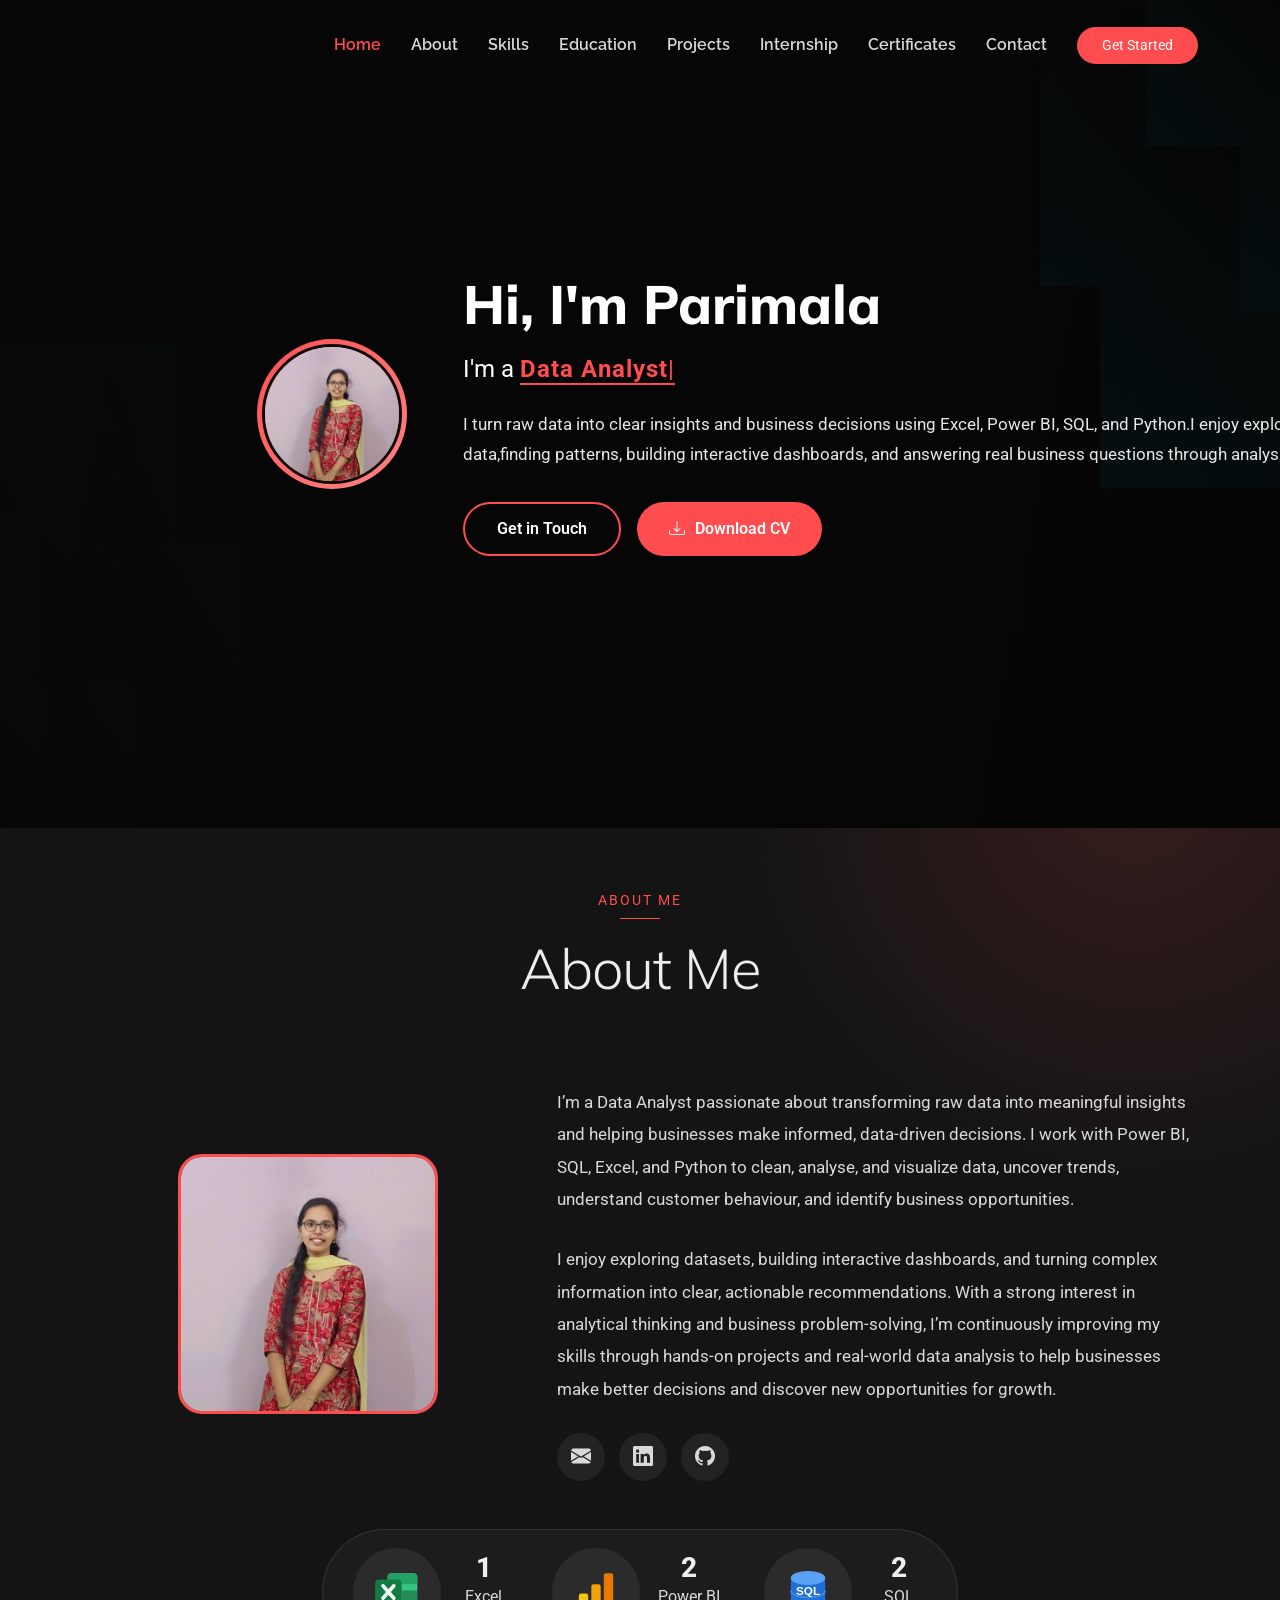
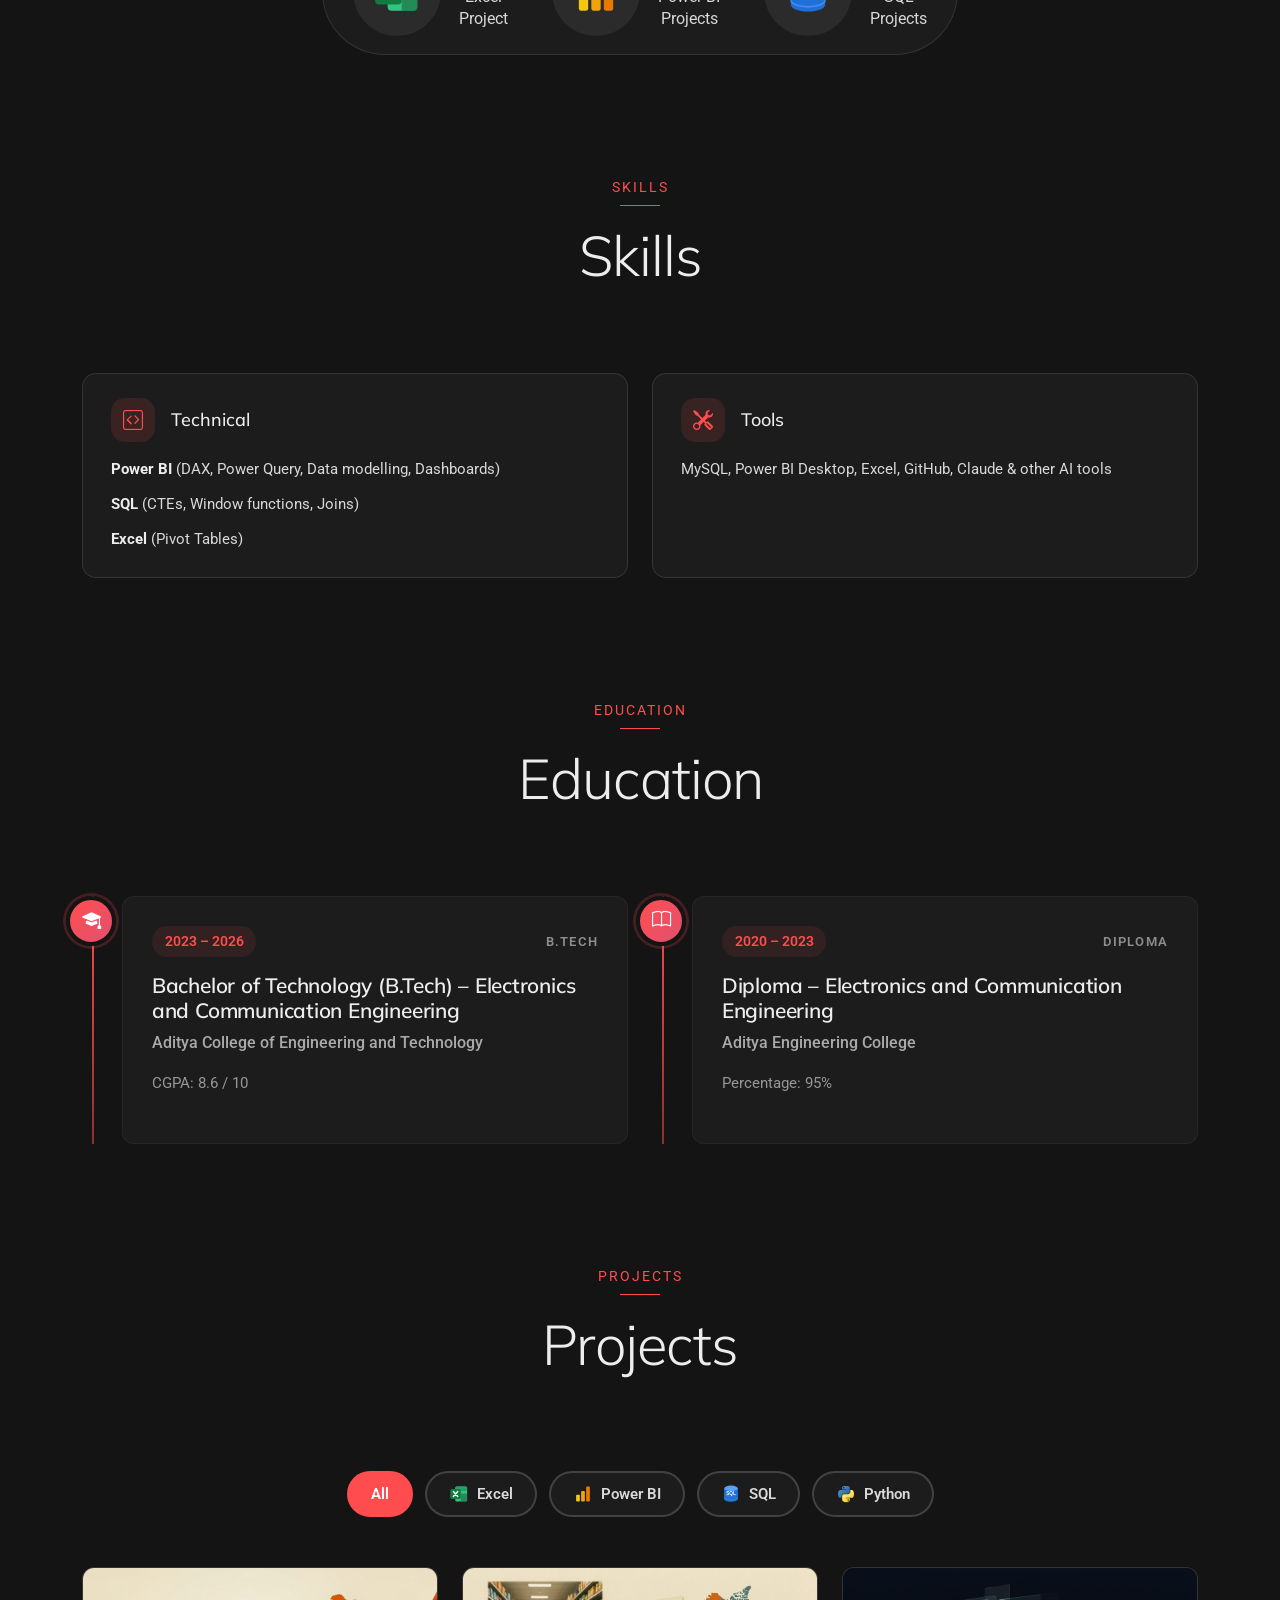
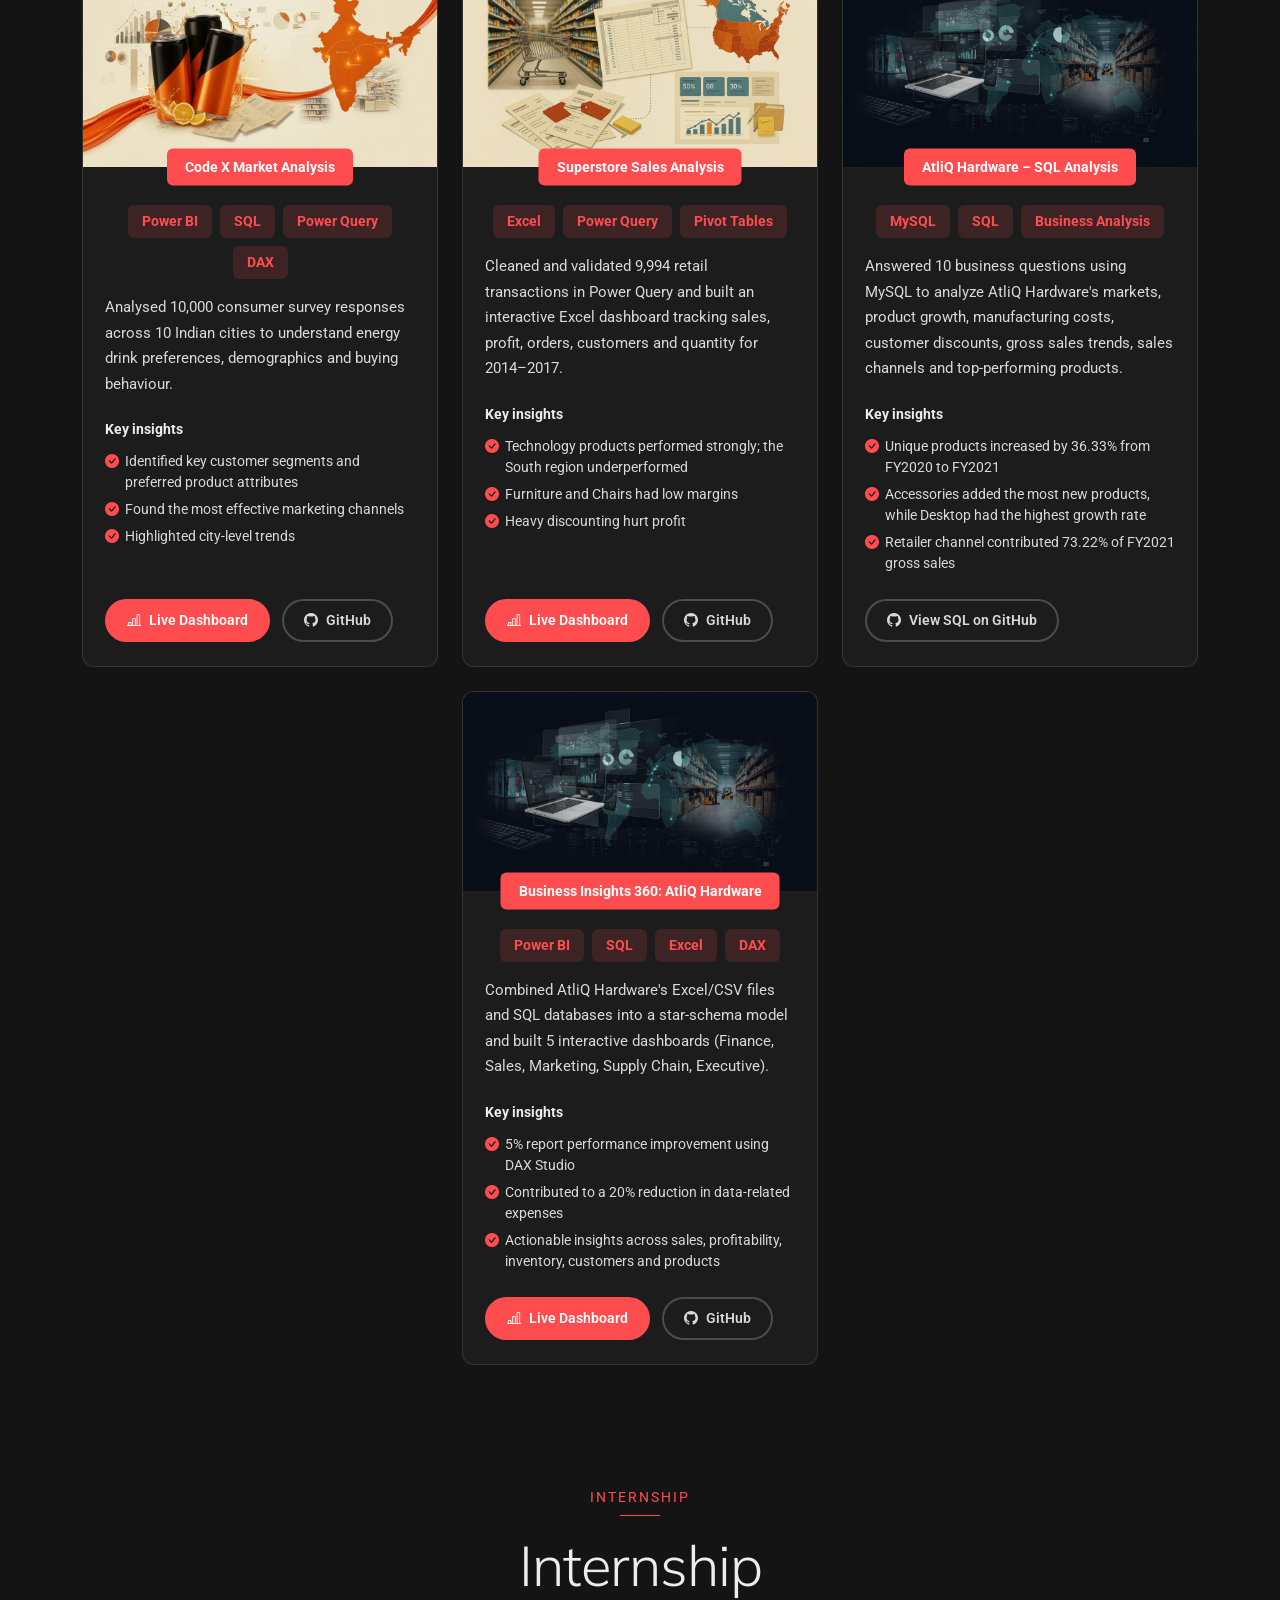
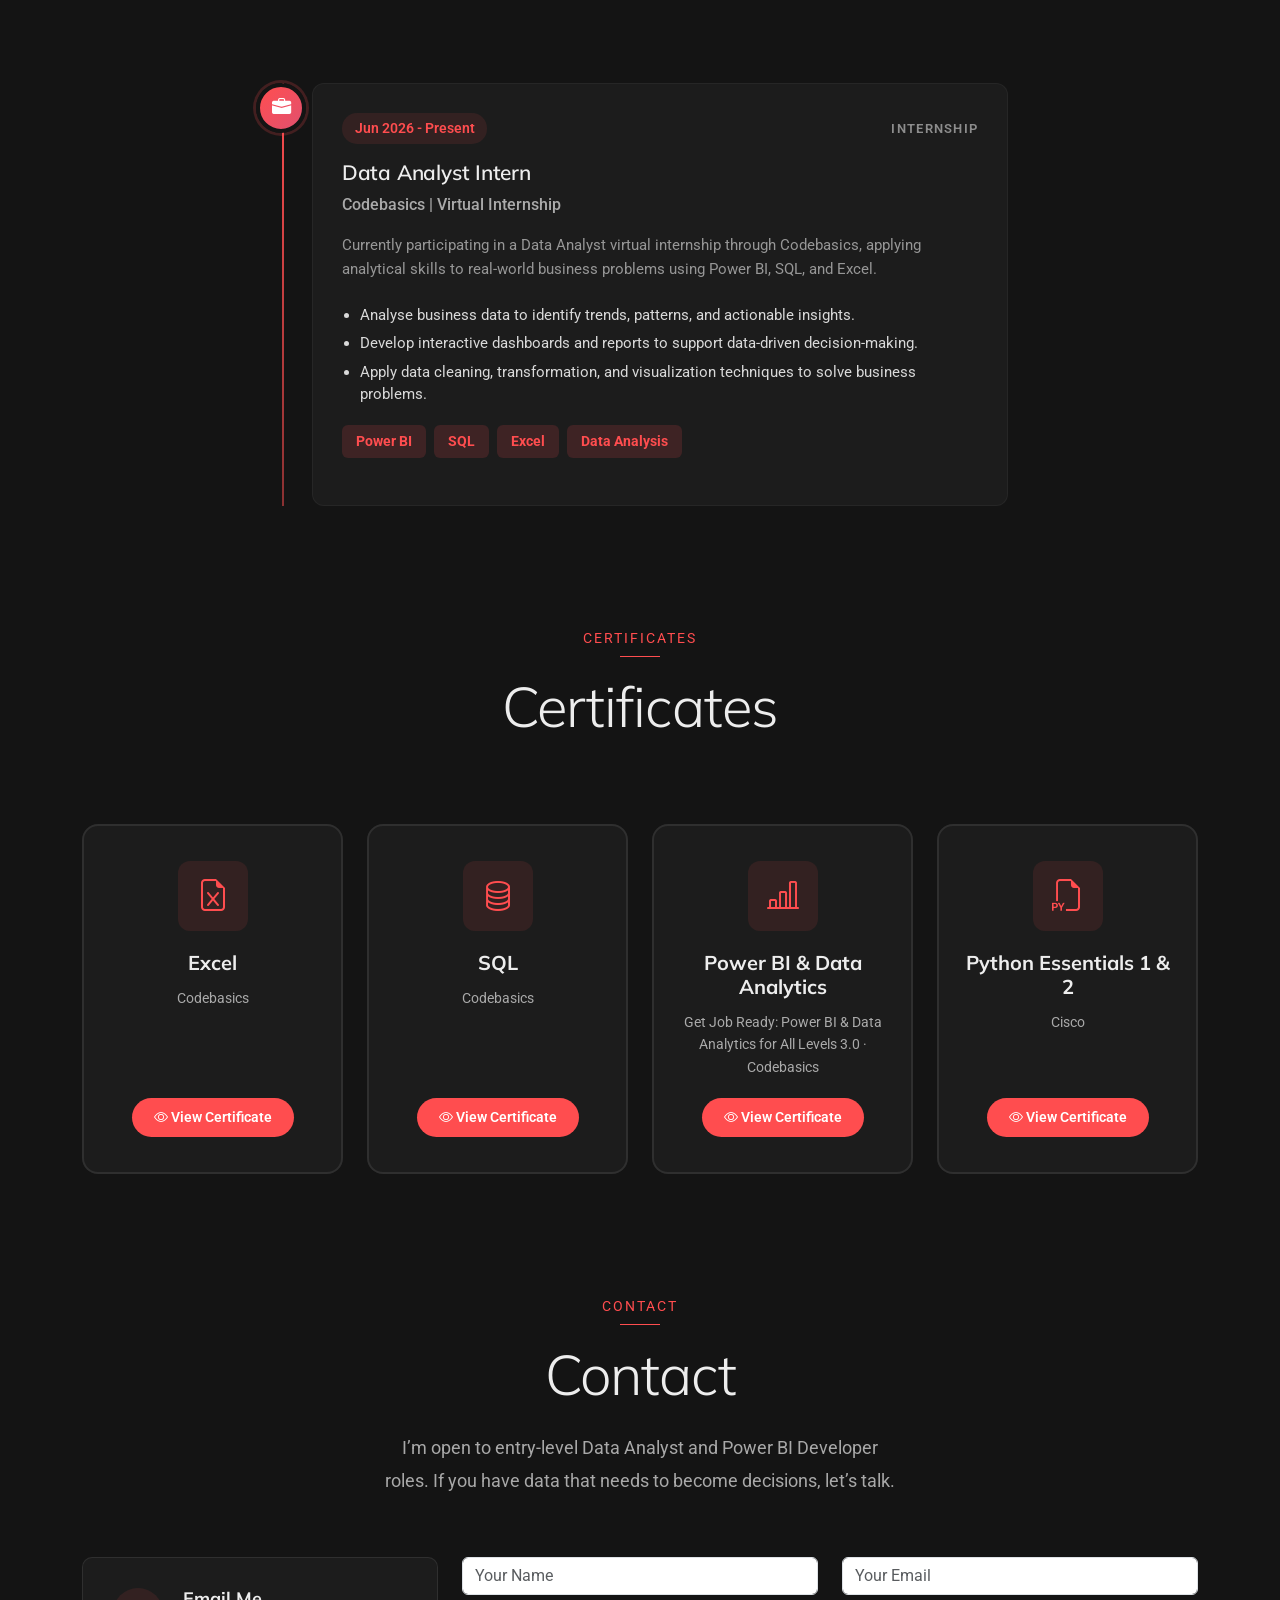
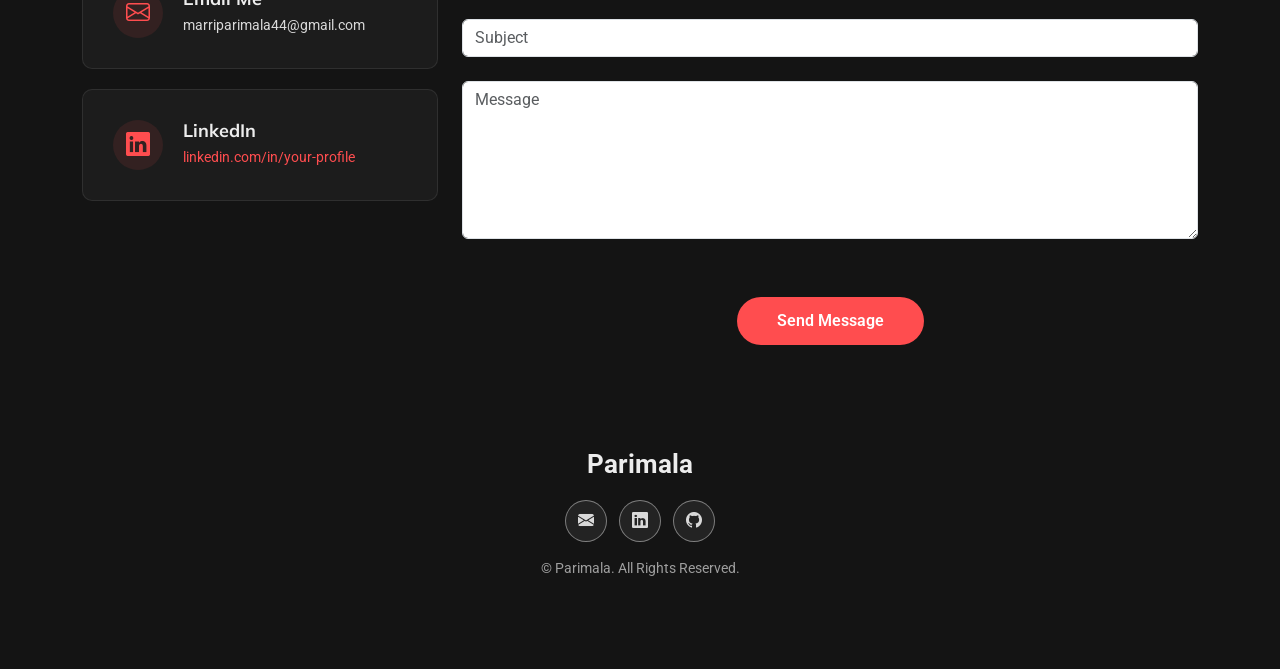
==== commit 447c4829: "Add AtliQ Hardware SQL project" ====
--- a/index.html
+++ b/index.html
@@ -269,6 +269,49 @@
               </div>
             </div>
           </div>
+          
+<div class="col-lg-4 col-md-6 pj-item" data-cat="sql" data-aos="fade-up" data-aos-delay="200">
+  <div class="project-card">
+    <div class="pj-image">
+      <img src="assets/img/projects/atliq.jpg"
+           alt="AtliQ Hardware SQL Analysis"
+           class="img-fluid">
+      <span class="pj-title">AtliQ Hardware – SQL Analysis</span>
+    </div>
+
+    <div class="pj-body">
+      <div class="pj-chips">
+        <span class="chip">MySQL</span>
+        <span class="chip">SQL</span>
+        <span class="chip">Business Analysis</span>
+      </div>
+
+      <p>
+        Answered 10 business questions using MySQL to analyze
+        AtliQ Hardware's markets, product growth, manufacturing
+        costs, customer discounts, gross sales trends, sales
+        channels and top-performing products.
+      </p>
+
+      <div class="pj-ins-title">Key insights</div>
+      <ul class="pj-insights">
+        <li>Unique products increased by 36.33% from FY2020 to FY2021</li>
+        <li>Accessories added the most new products, while Desktop had the highest growth rate</li>
+        <li>Retailer channel contributed 73.22% of FY2021 gross sales</li>
+      </ul>
+
+      <div class="pj-buttons">
+        <a href="https://github.com/Parimala1321/AtliQ-Hardware-SQL-Analysis"
+           target="_blank"
+           rel="noopener"
+           class="pj-btn">
+          <i class="bi bi-github"></i> View SQL on GitHub
+        </a>
+      </div>
+    </div>
+  </div>
+</div>
+
           <div class="col-lg-4 col-md-6 pj-item" data-cat="powerbi sql" data-aos="fade-up" data-aos-delay="100">
             <div class="project-card">
               <div class="pj-image">
@@ -540,4 +583,4 @@
 
 </body>
 
-</html>+</html>
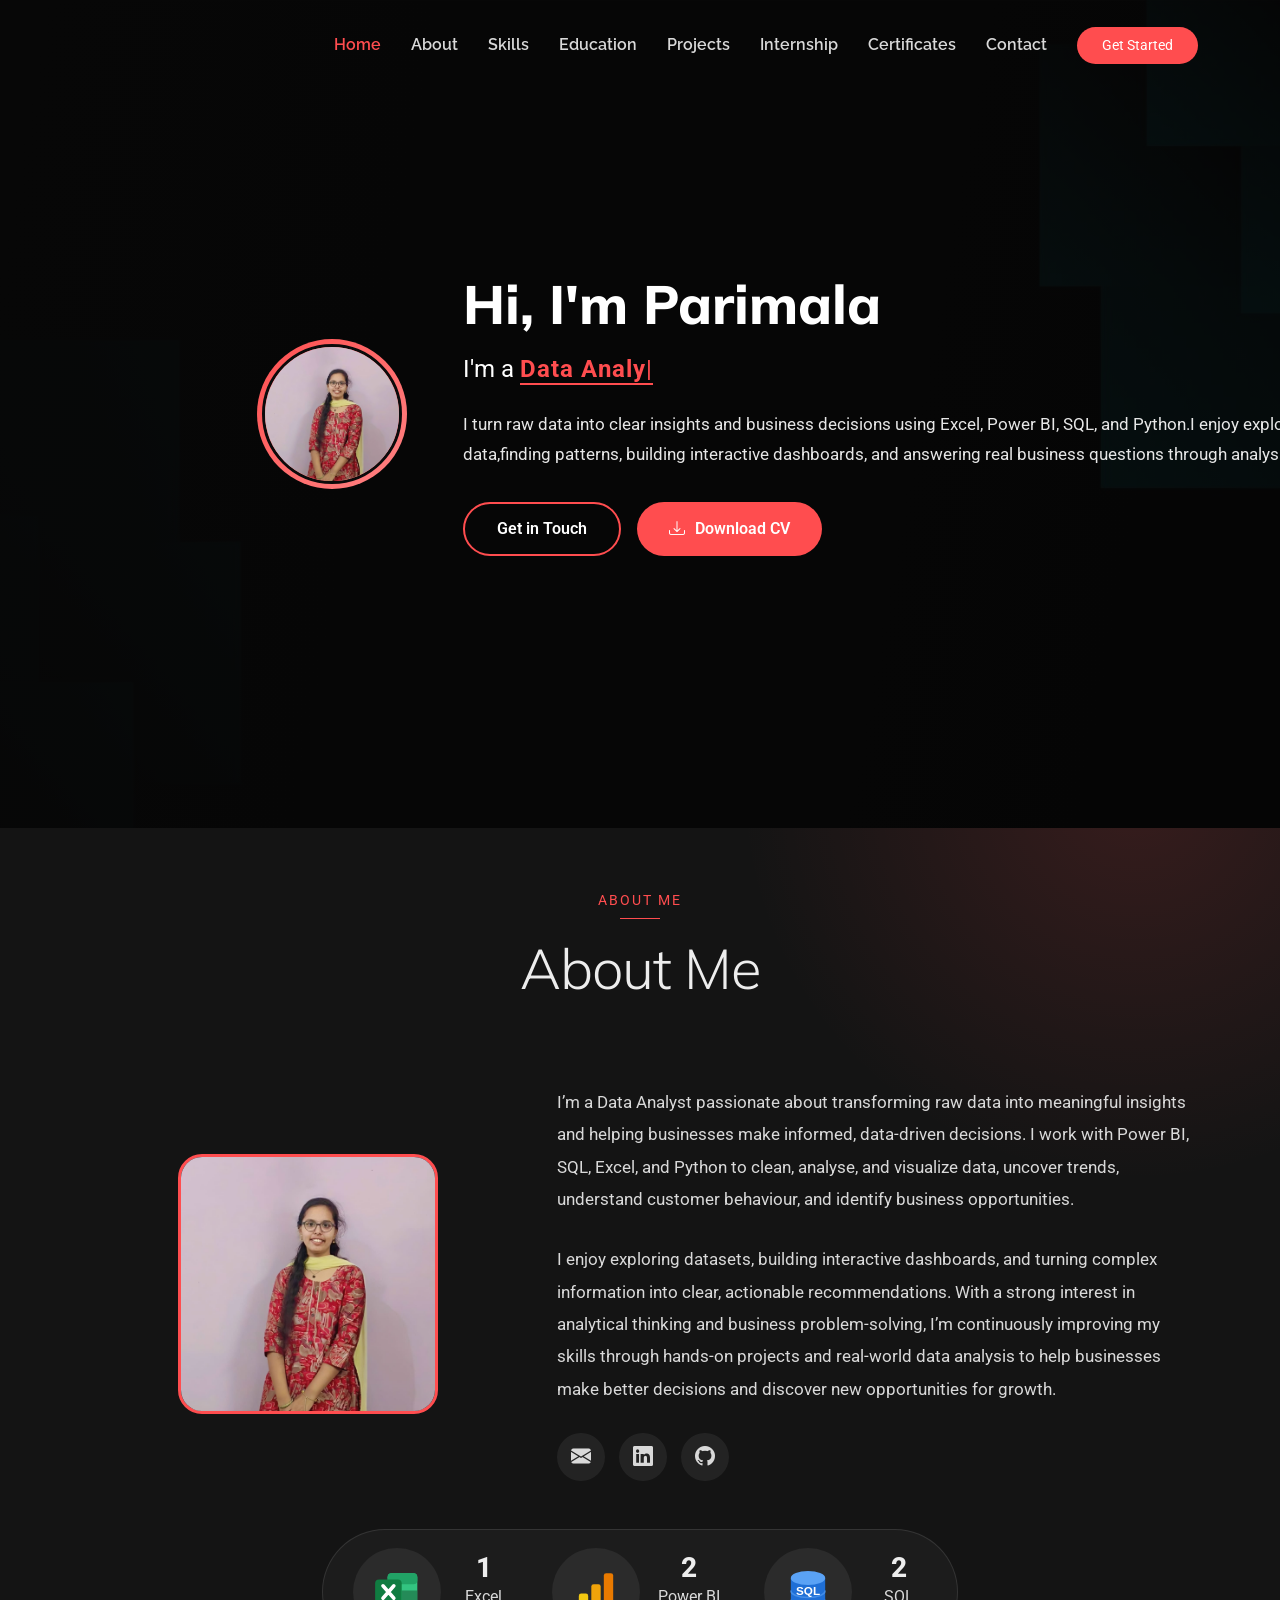
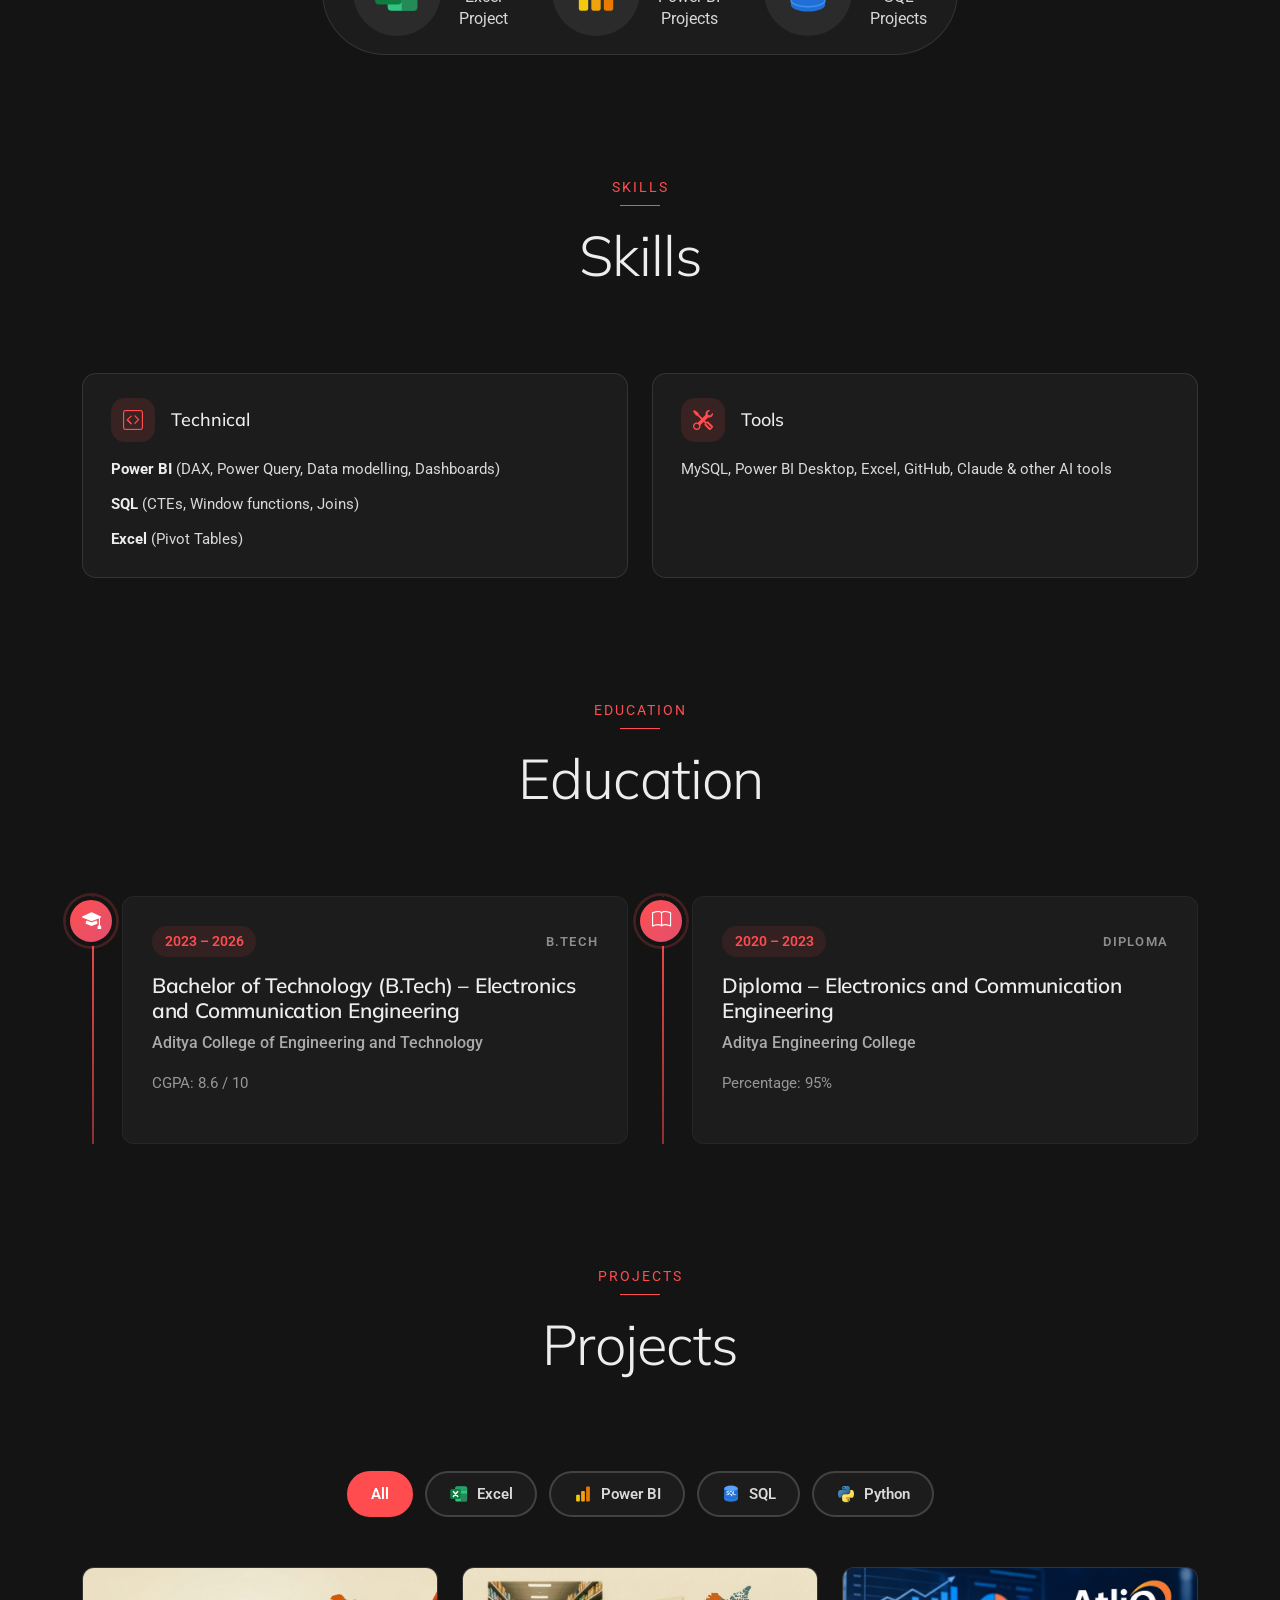
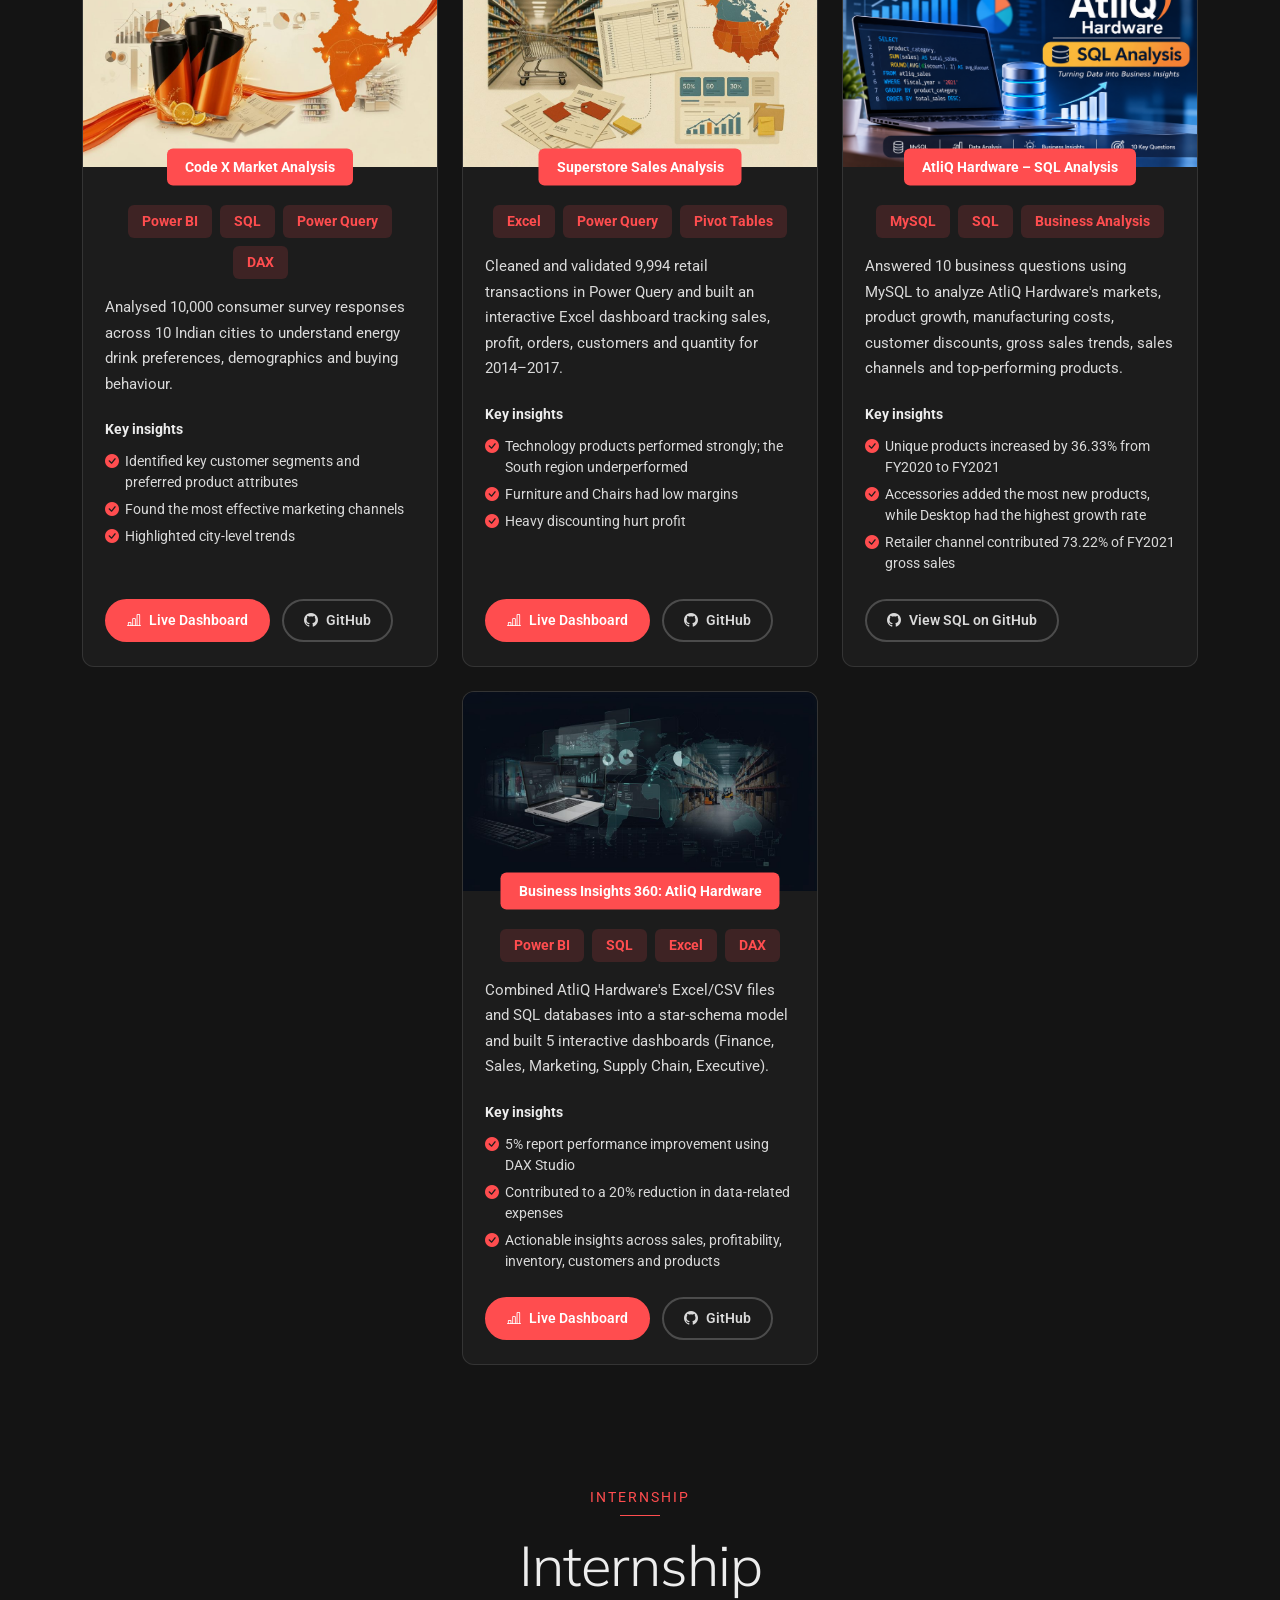
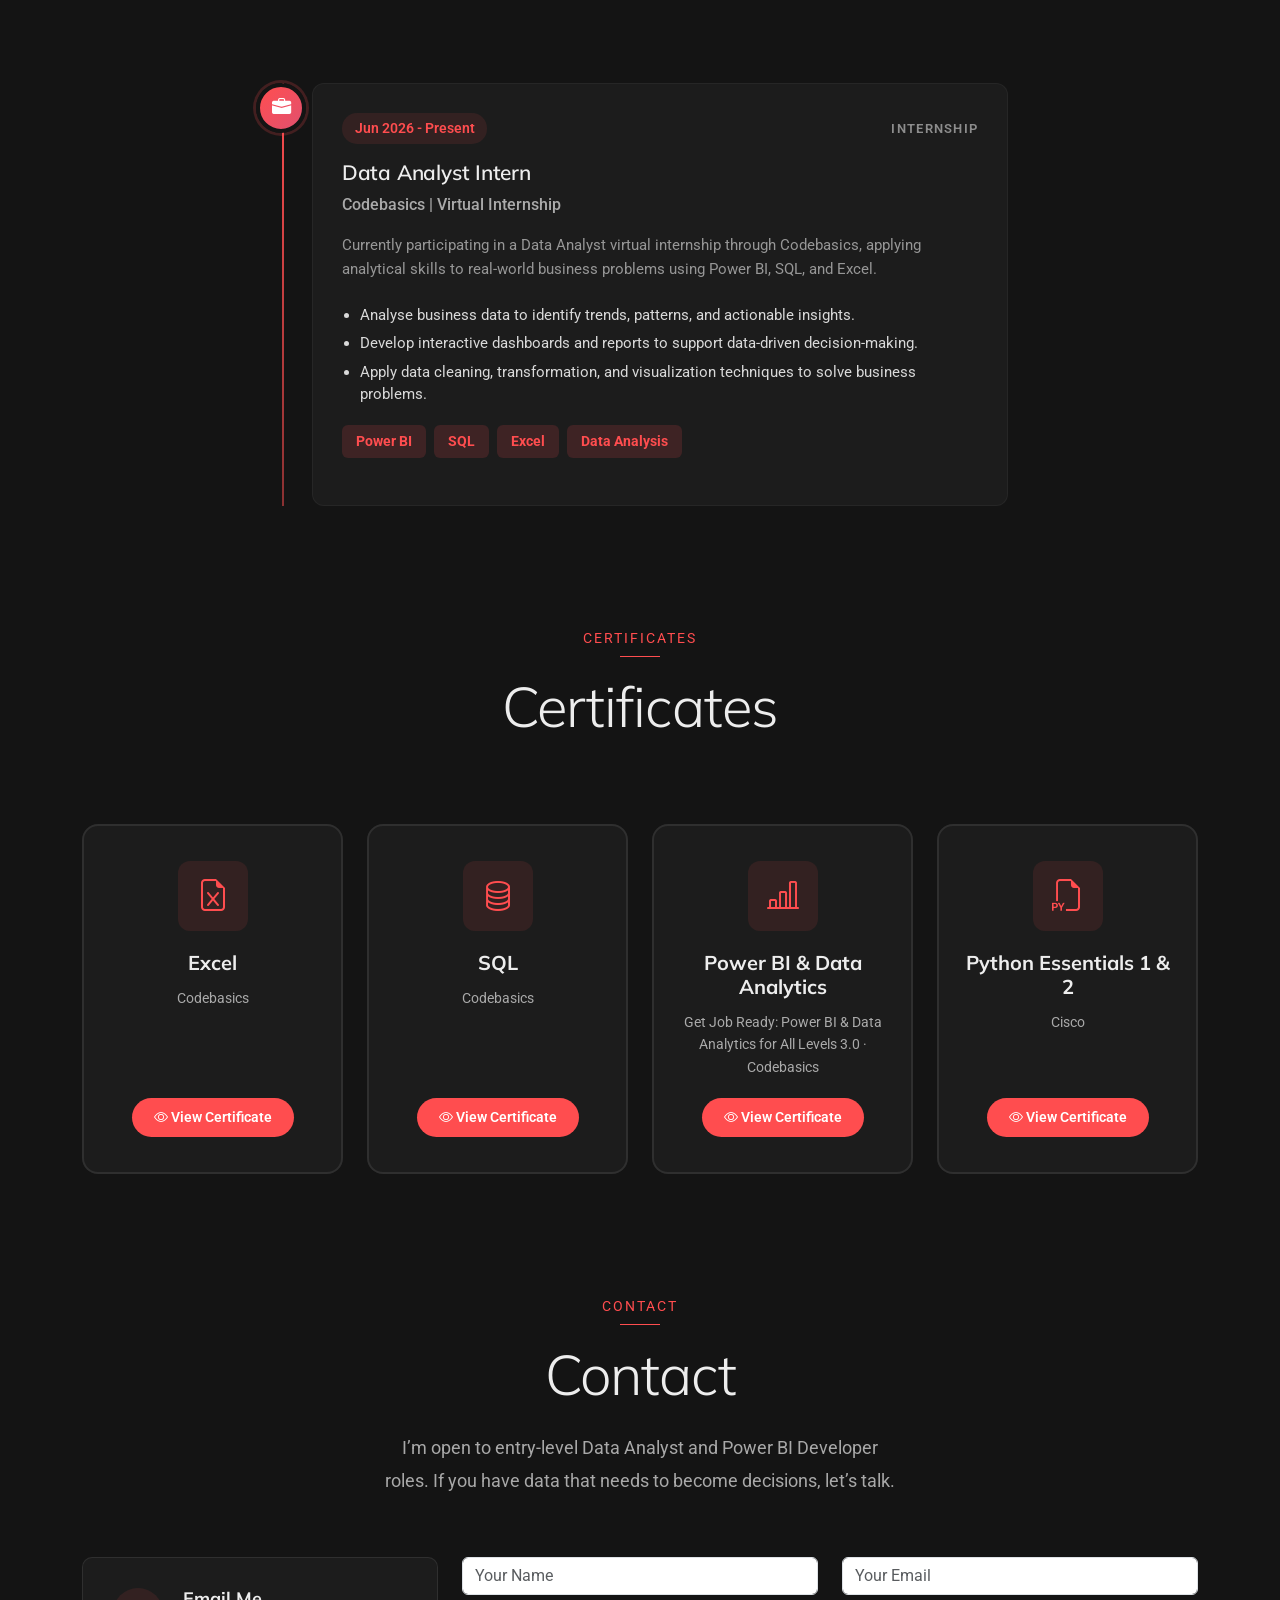
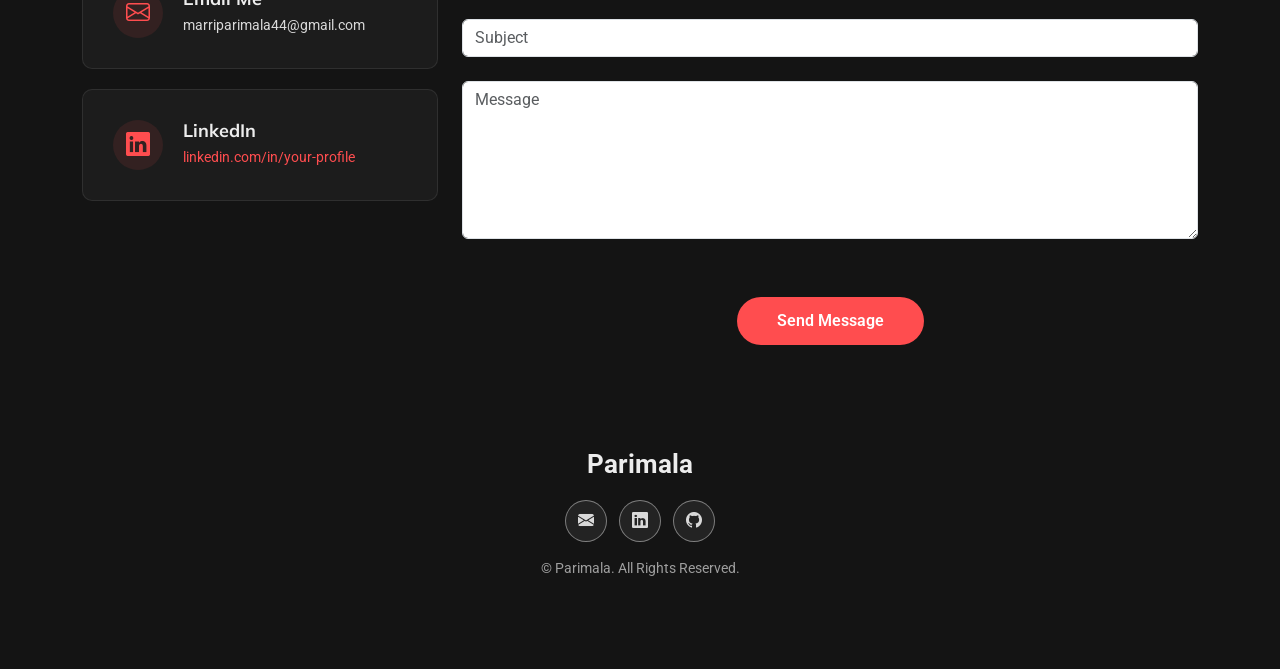
==== commit 680b84b9: "SQL_Project_change_Image" ====
--- a/index.html
+++ b/index.html
@@ -273,7 +273,7 @@
 <div class="col-lg-4 col-md-6 pj-item" data-cat="sql" data-aos="fade-up" data-aos-delay="200">
   <div class="project-card">
     <div class="pj-image">
-      <img src="assets/img/projects/atliq.jpg"
+      <img src="assets/img/projects/AtliQ Hardware SQL Analysis Dashboard.png"
            alt="AtliQ Hardware SQL Analysis"
            class="img-fluid">
       <span class="pj-title">AtliQ Hardware – SQL Analysis</span>
